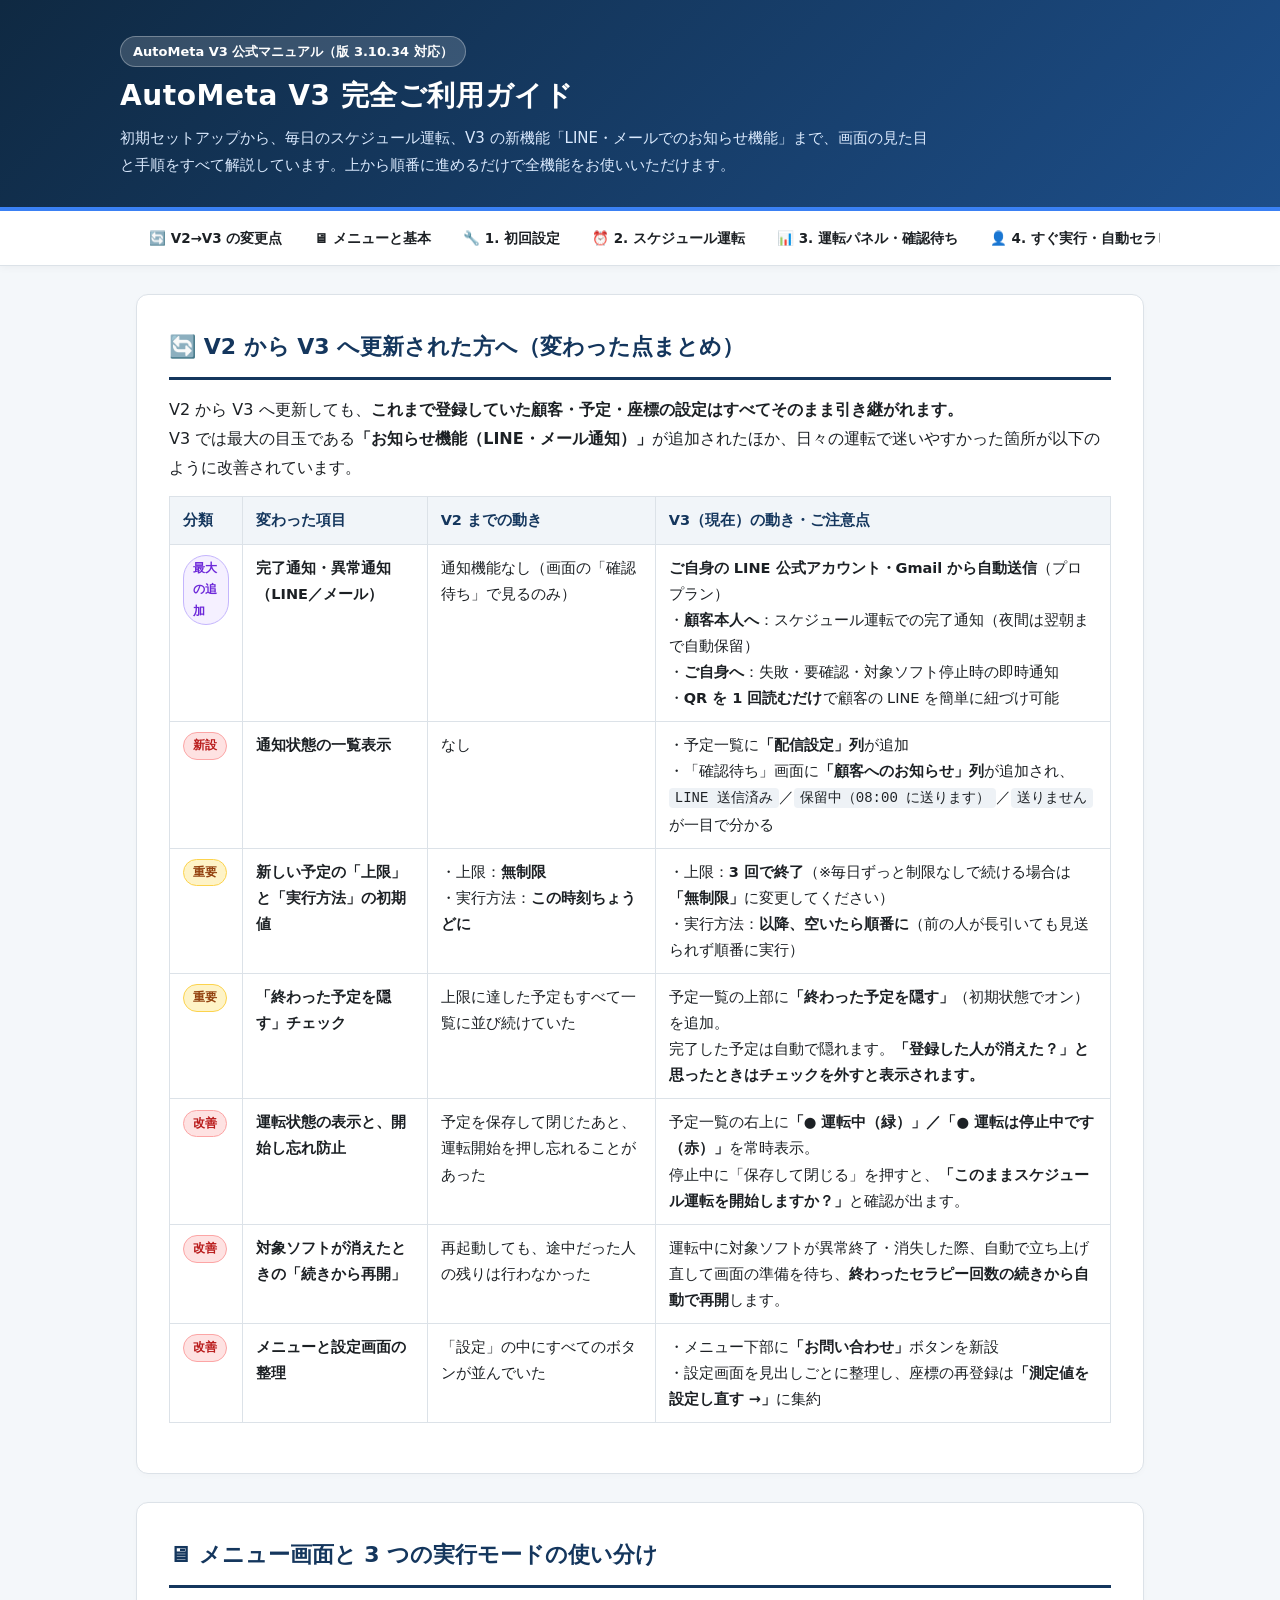
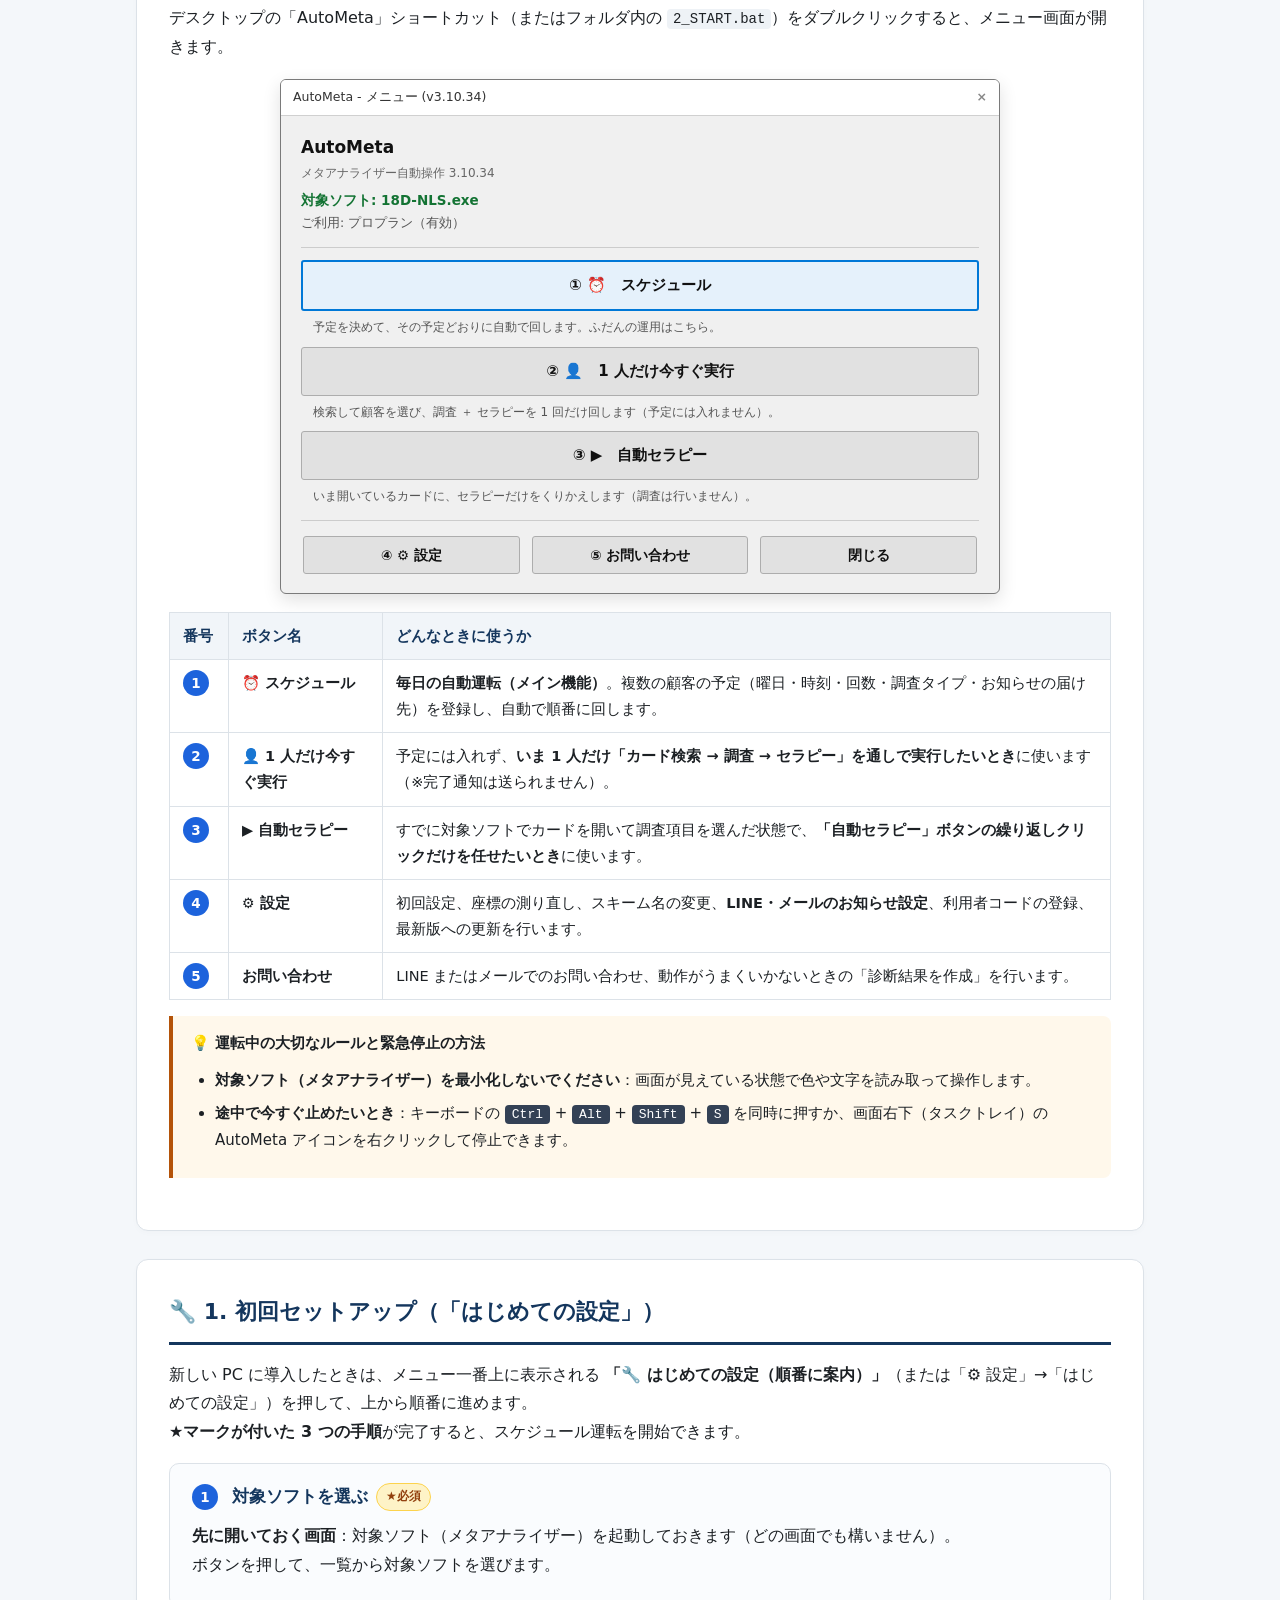
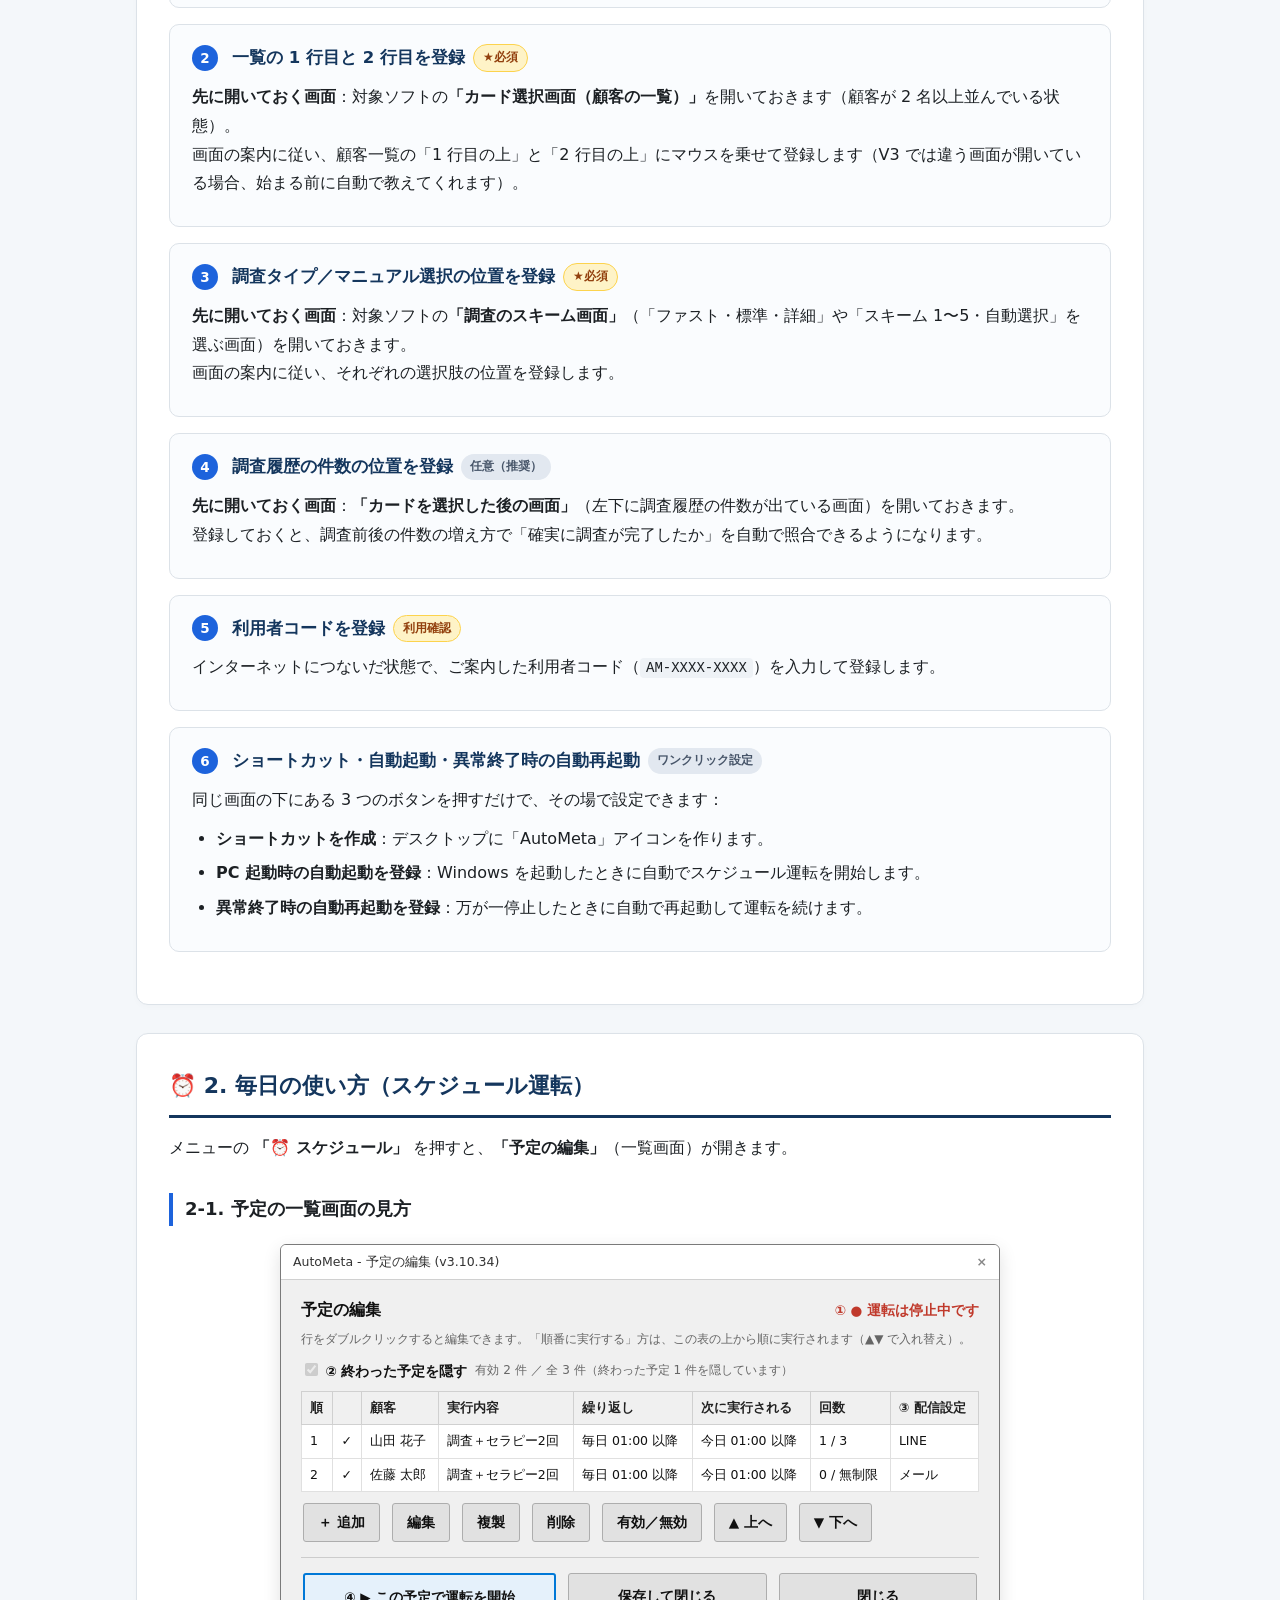
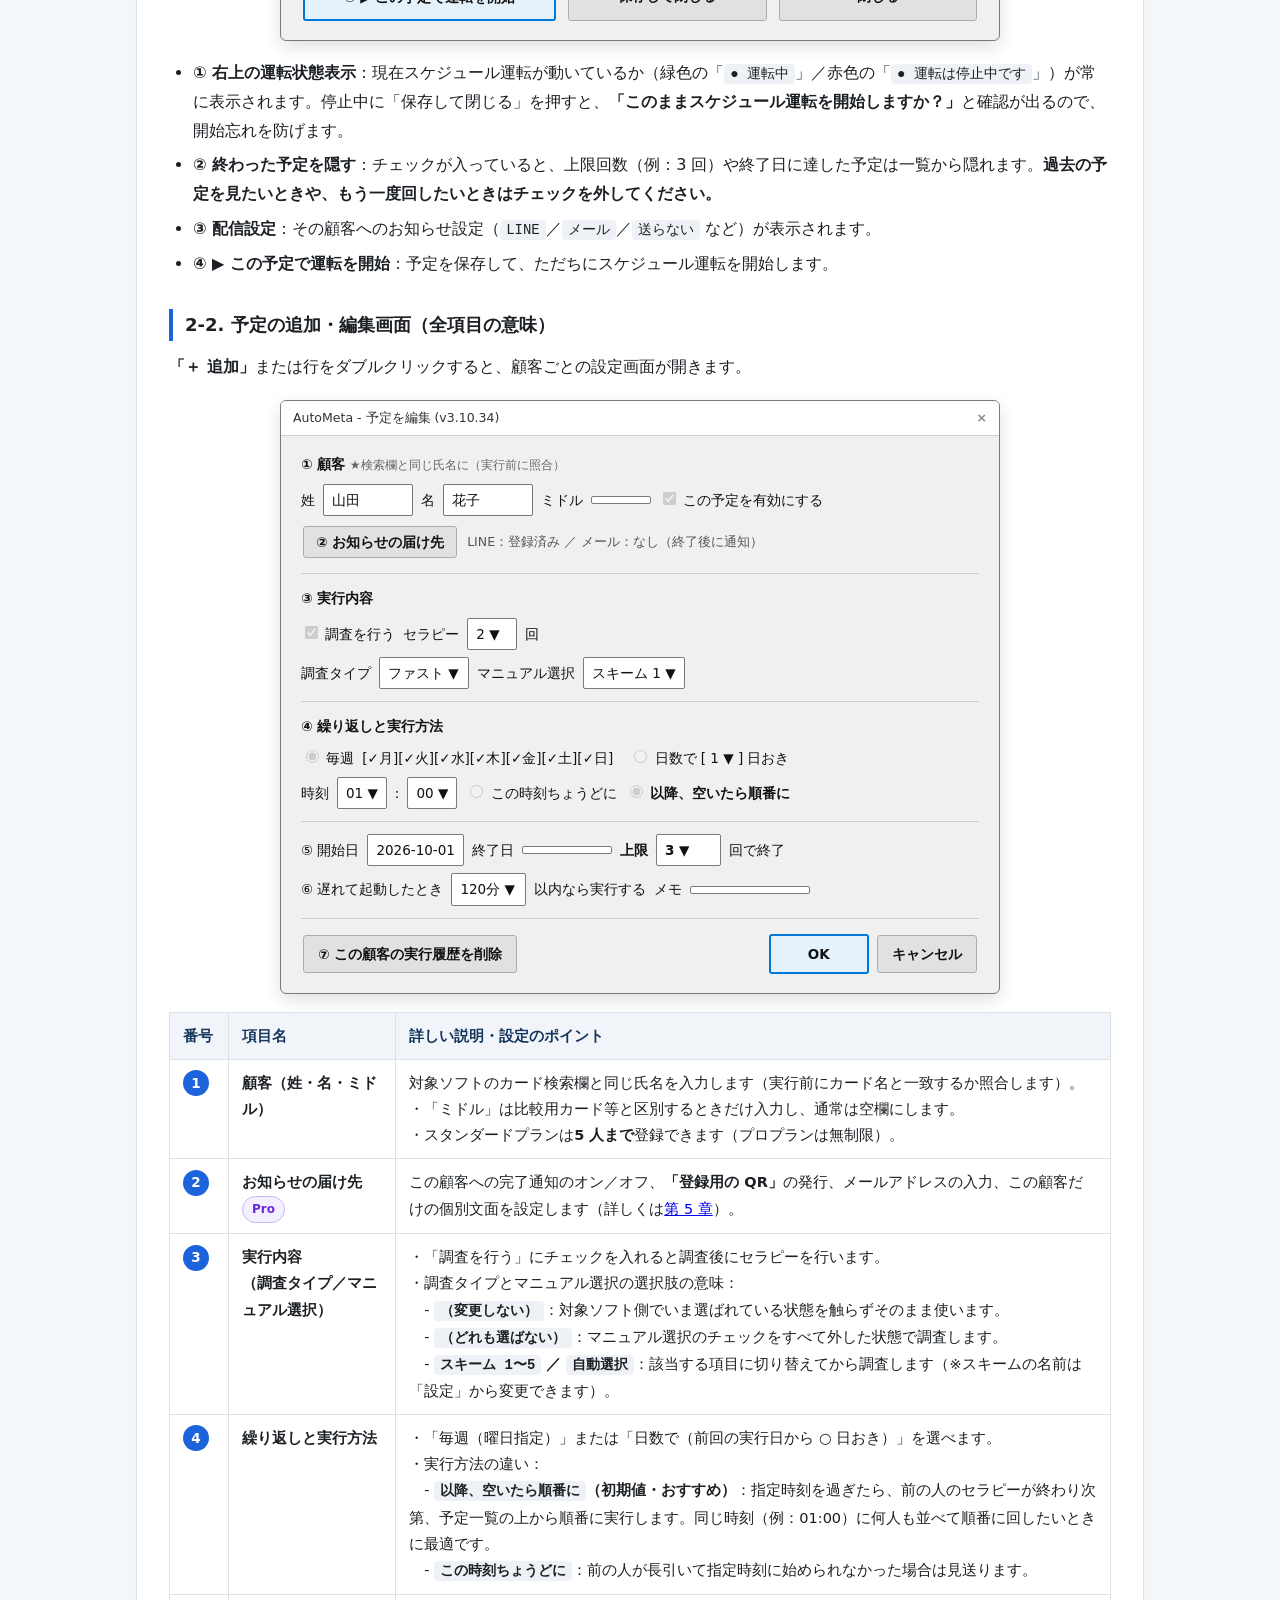
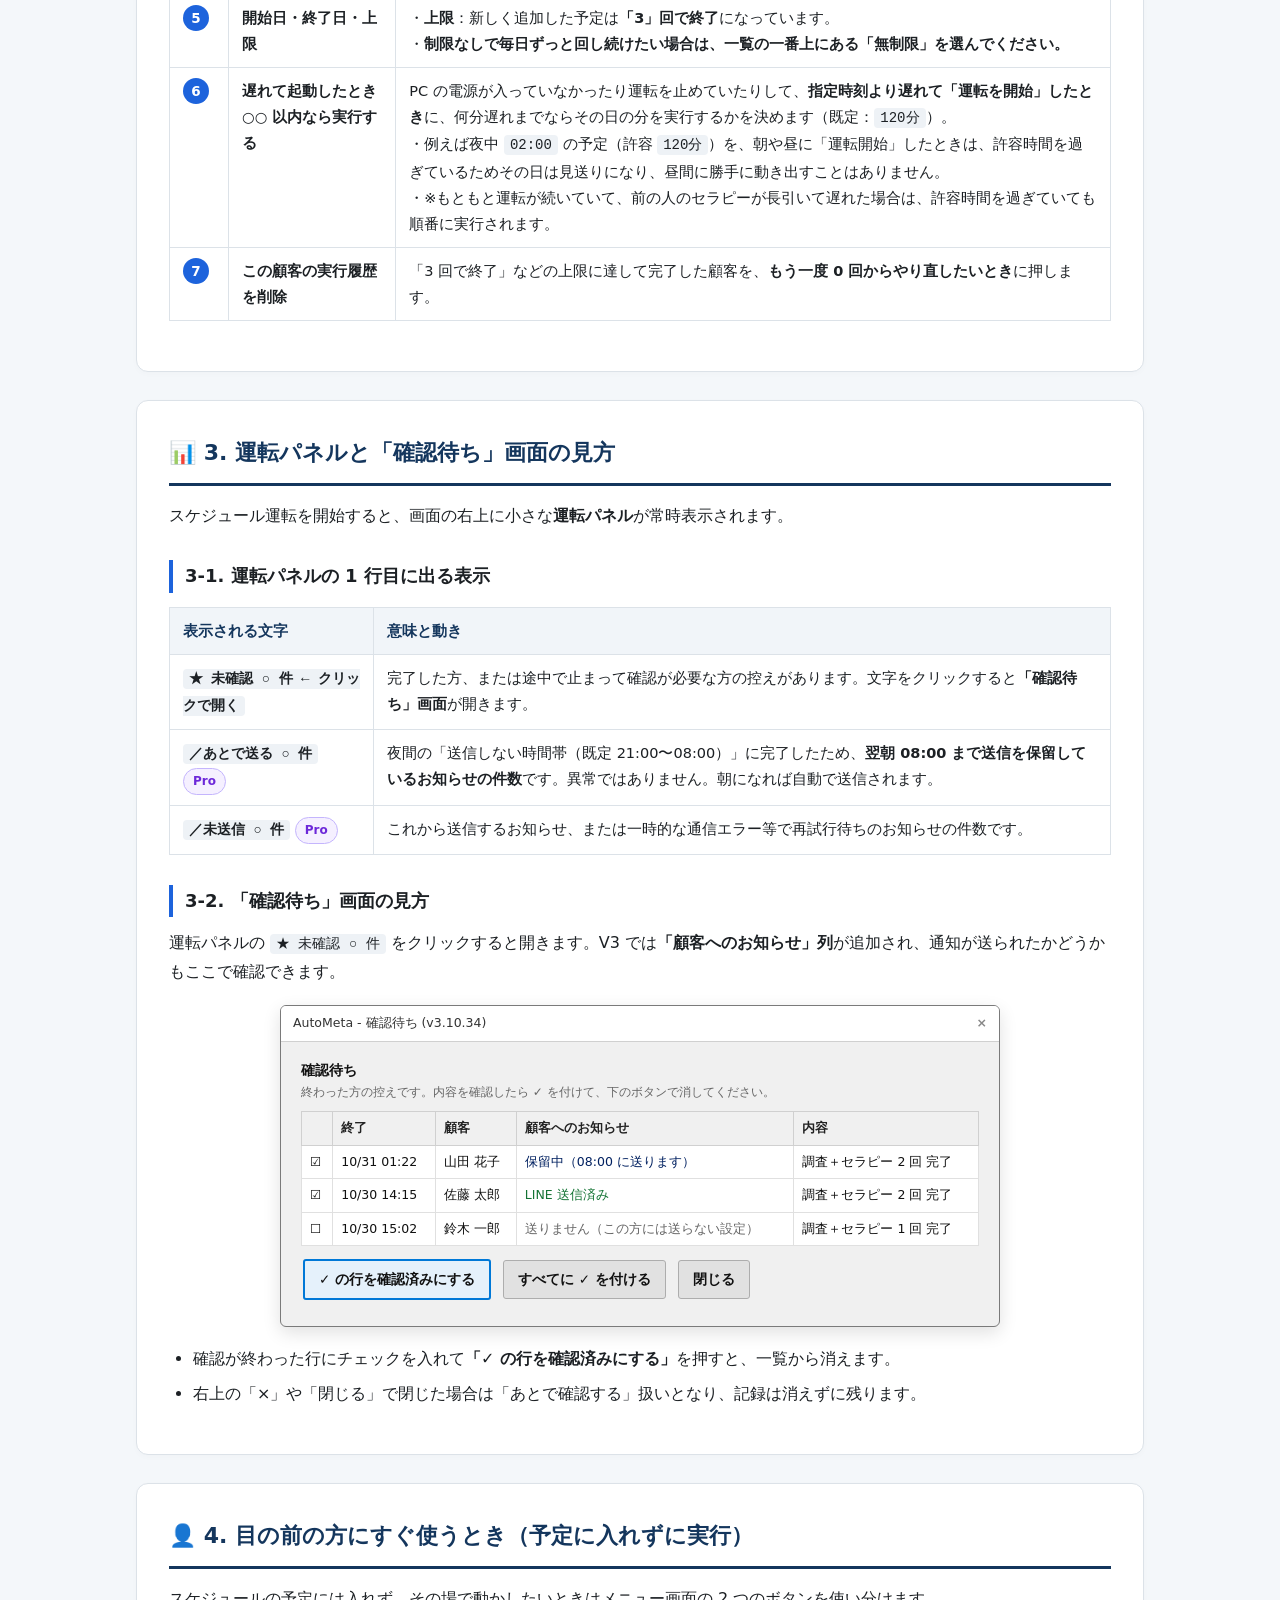
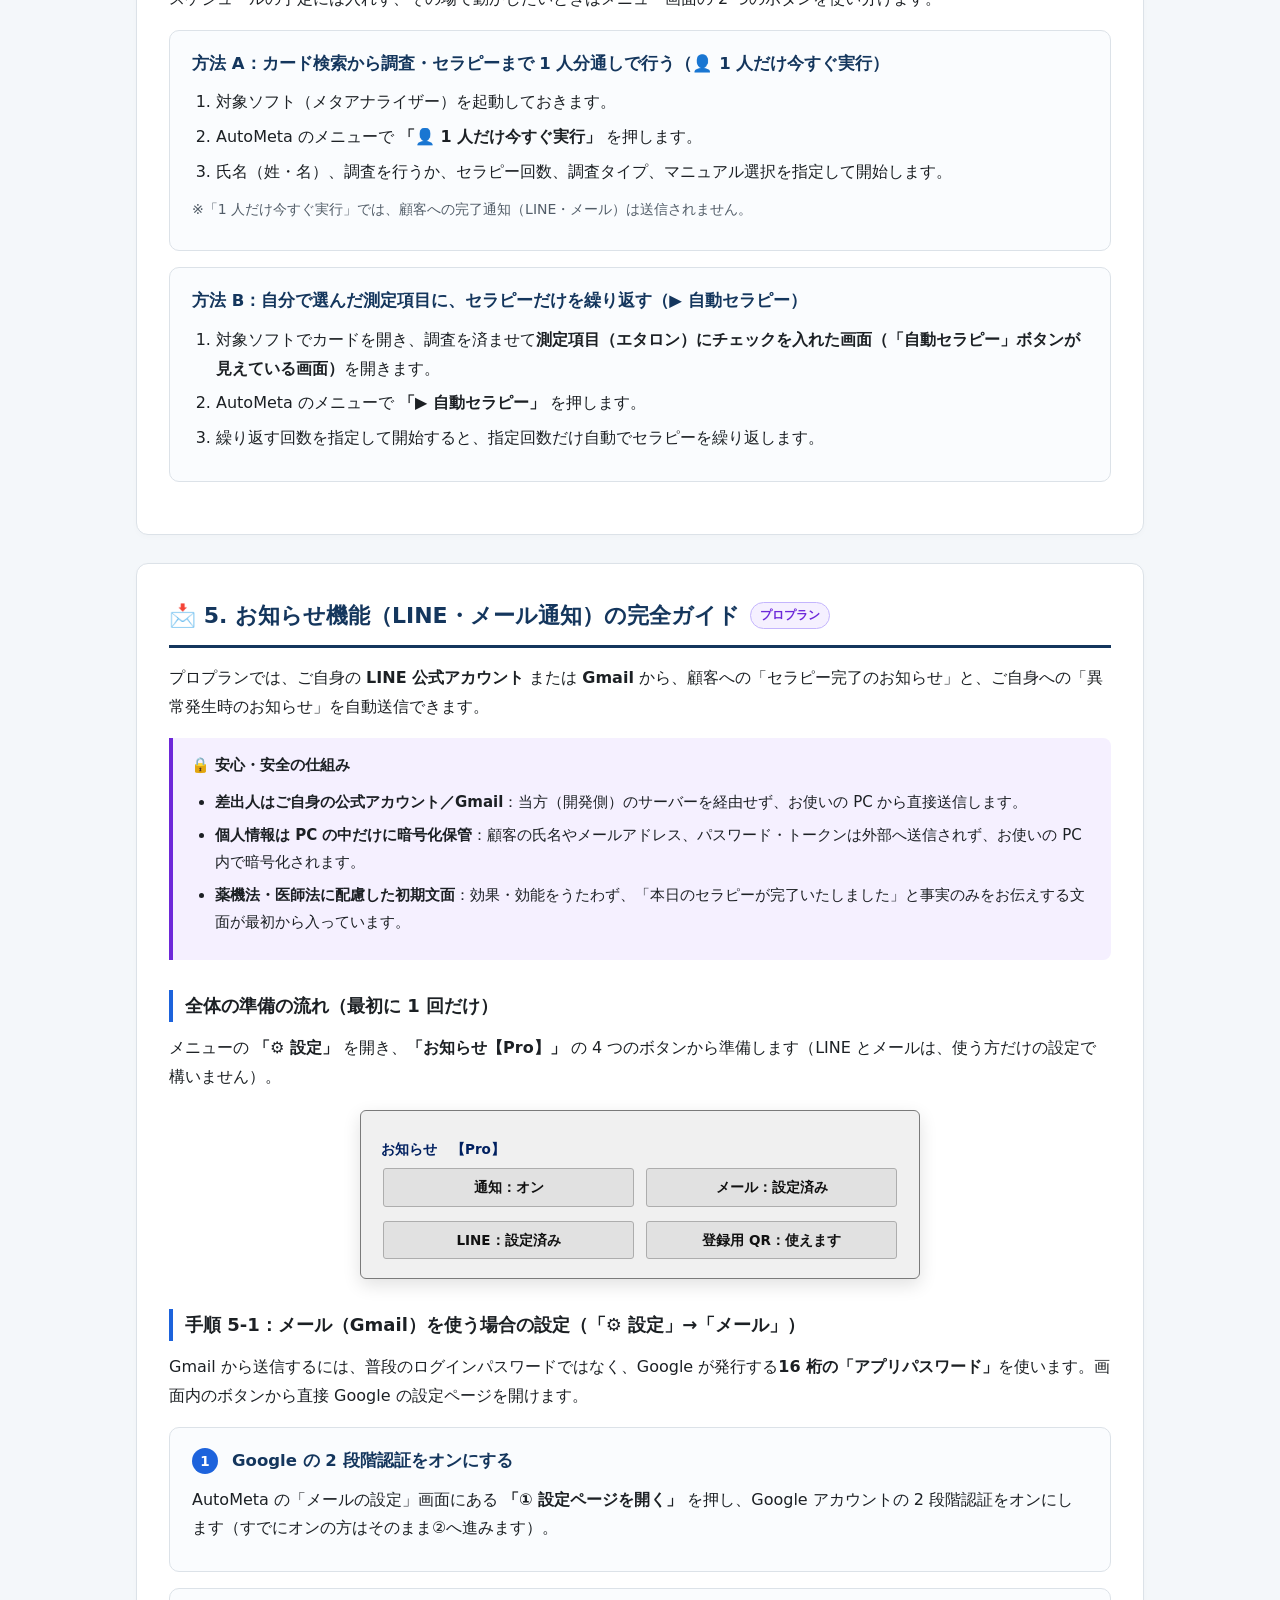
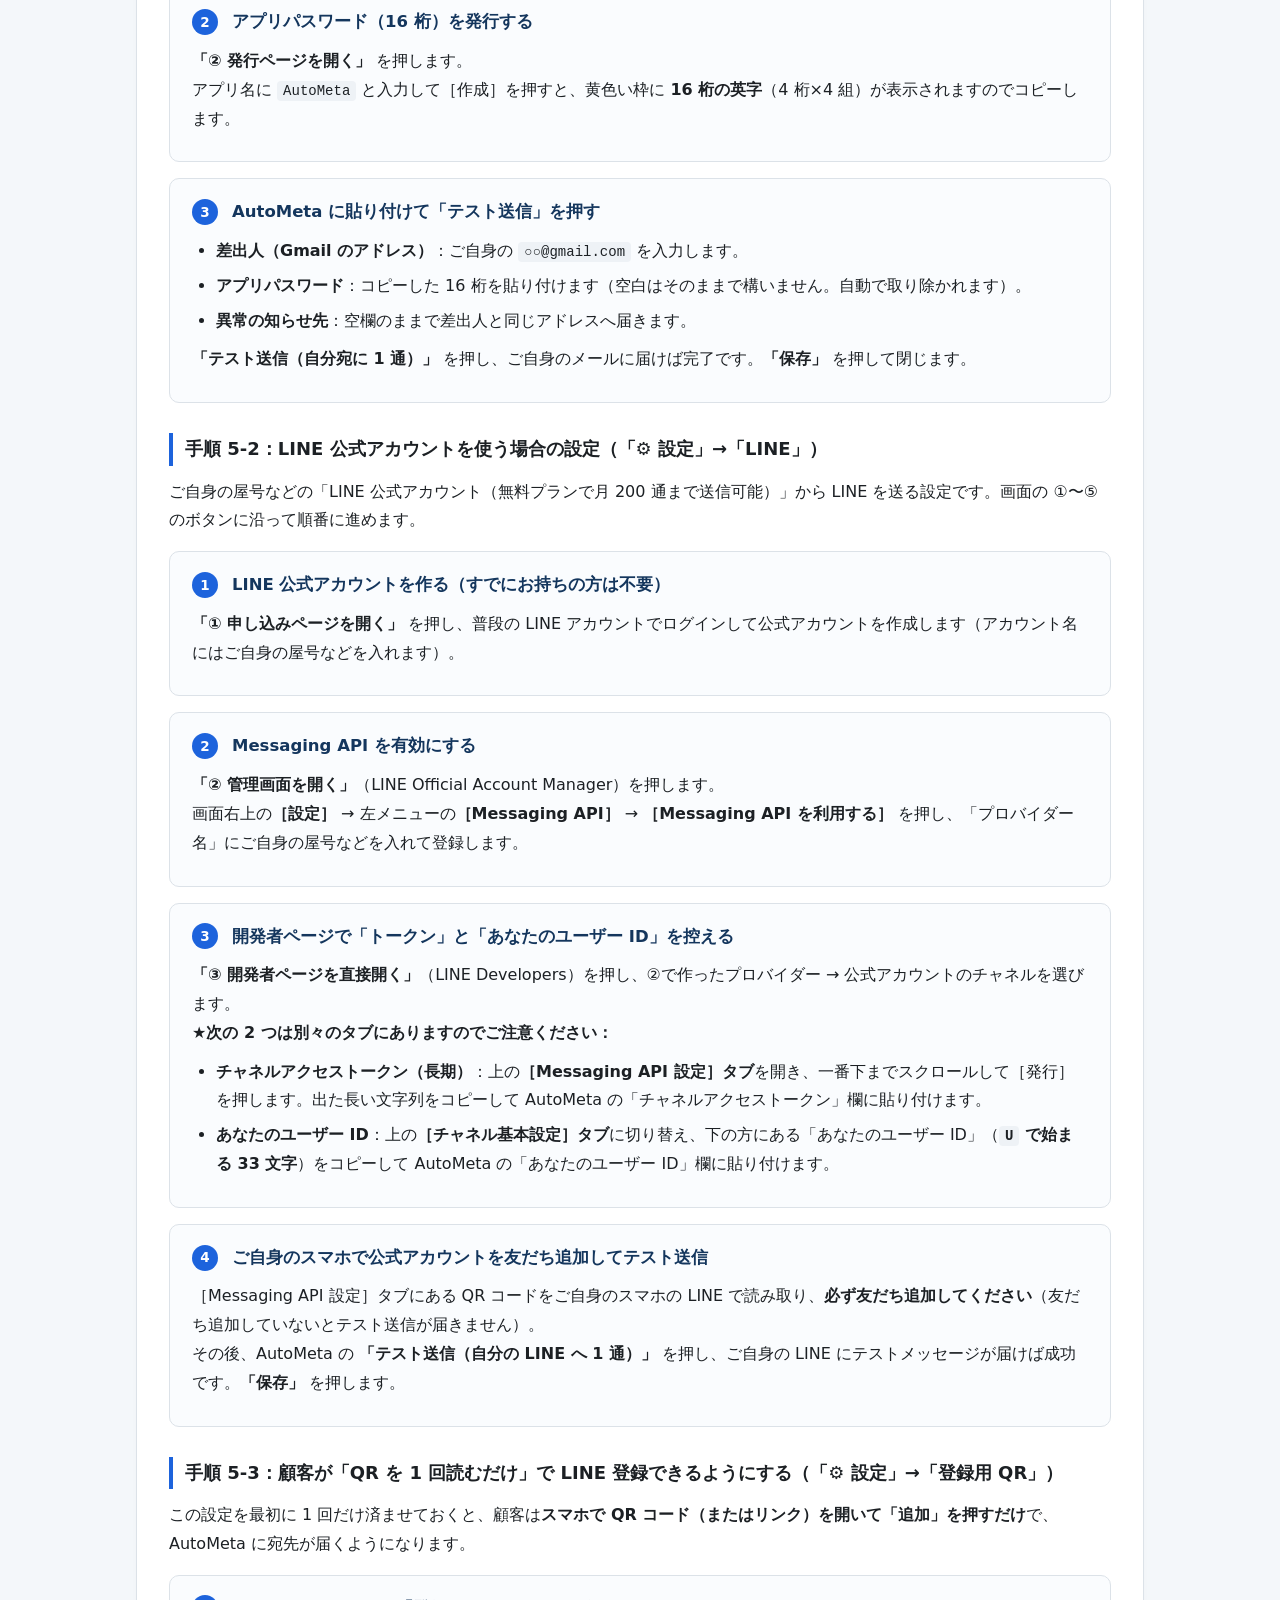
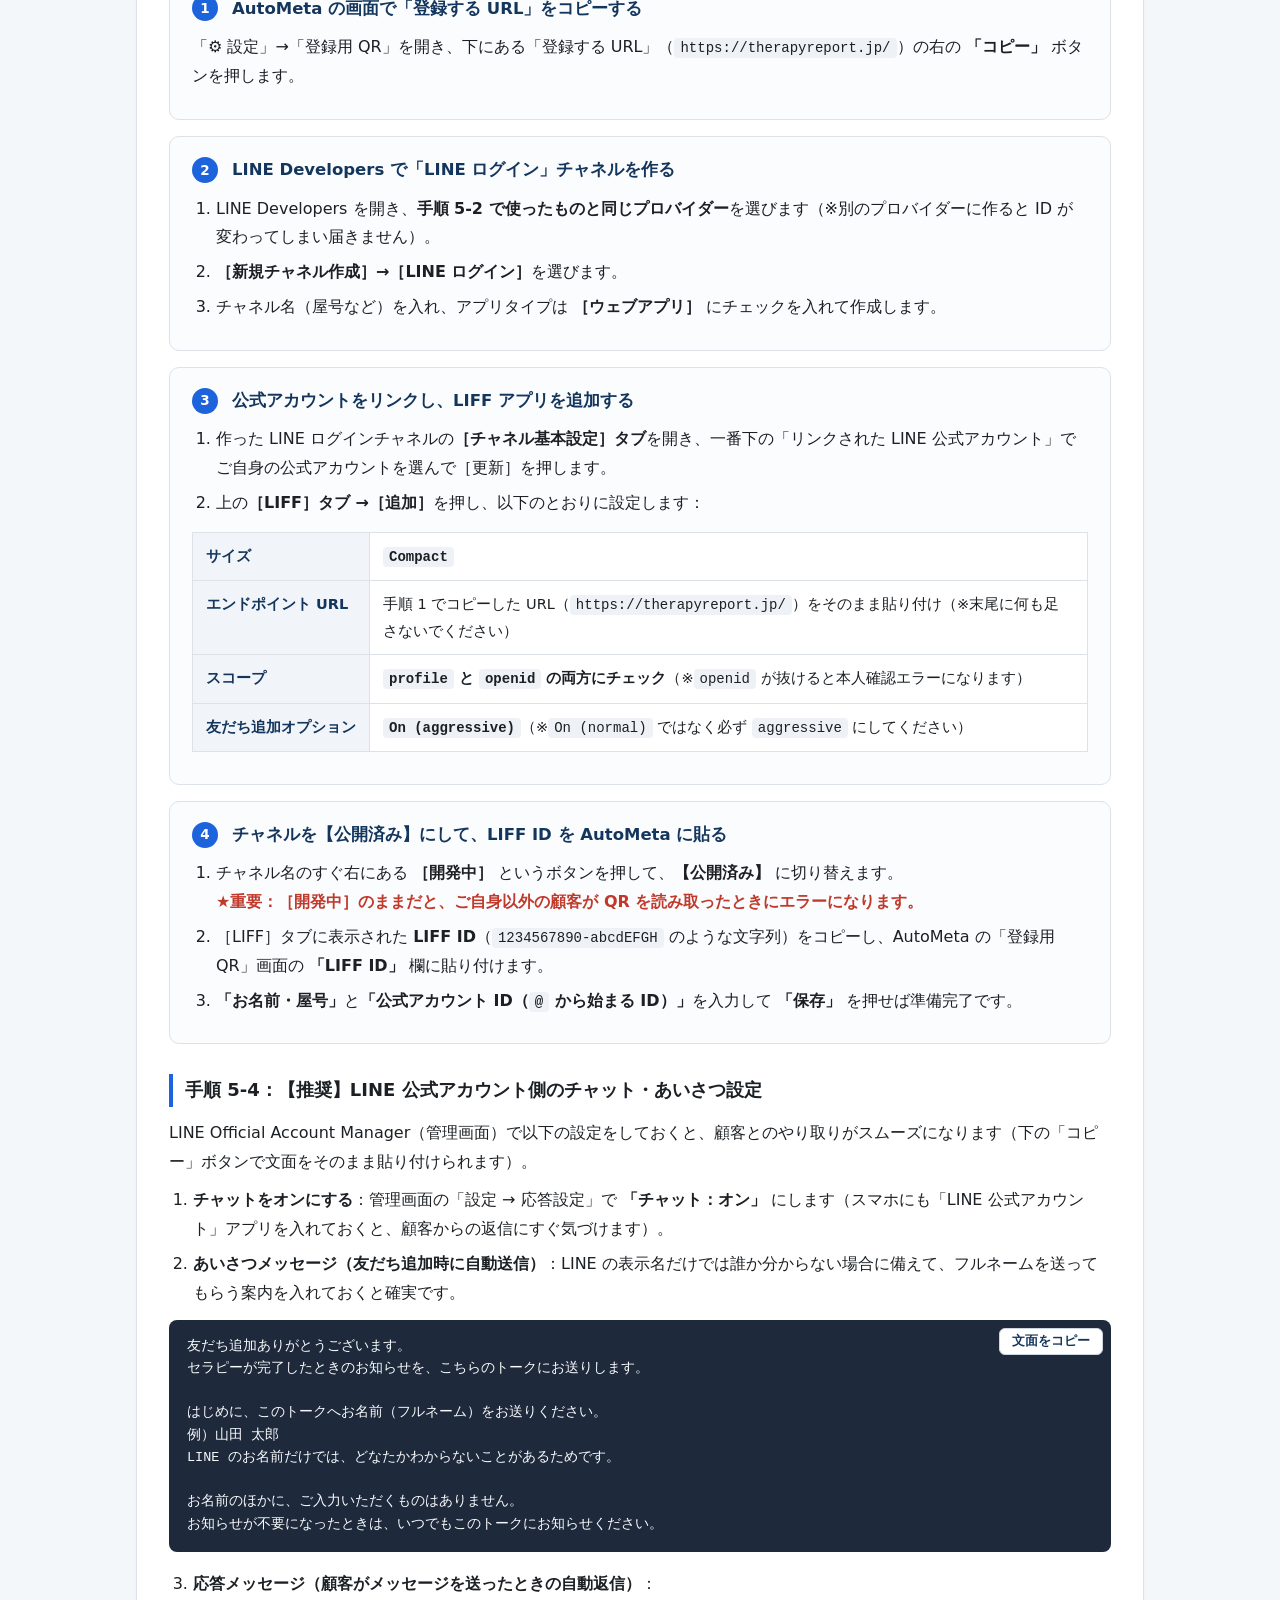
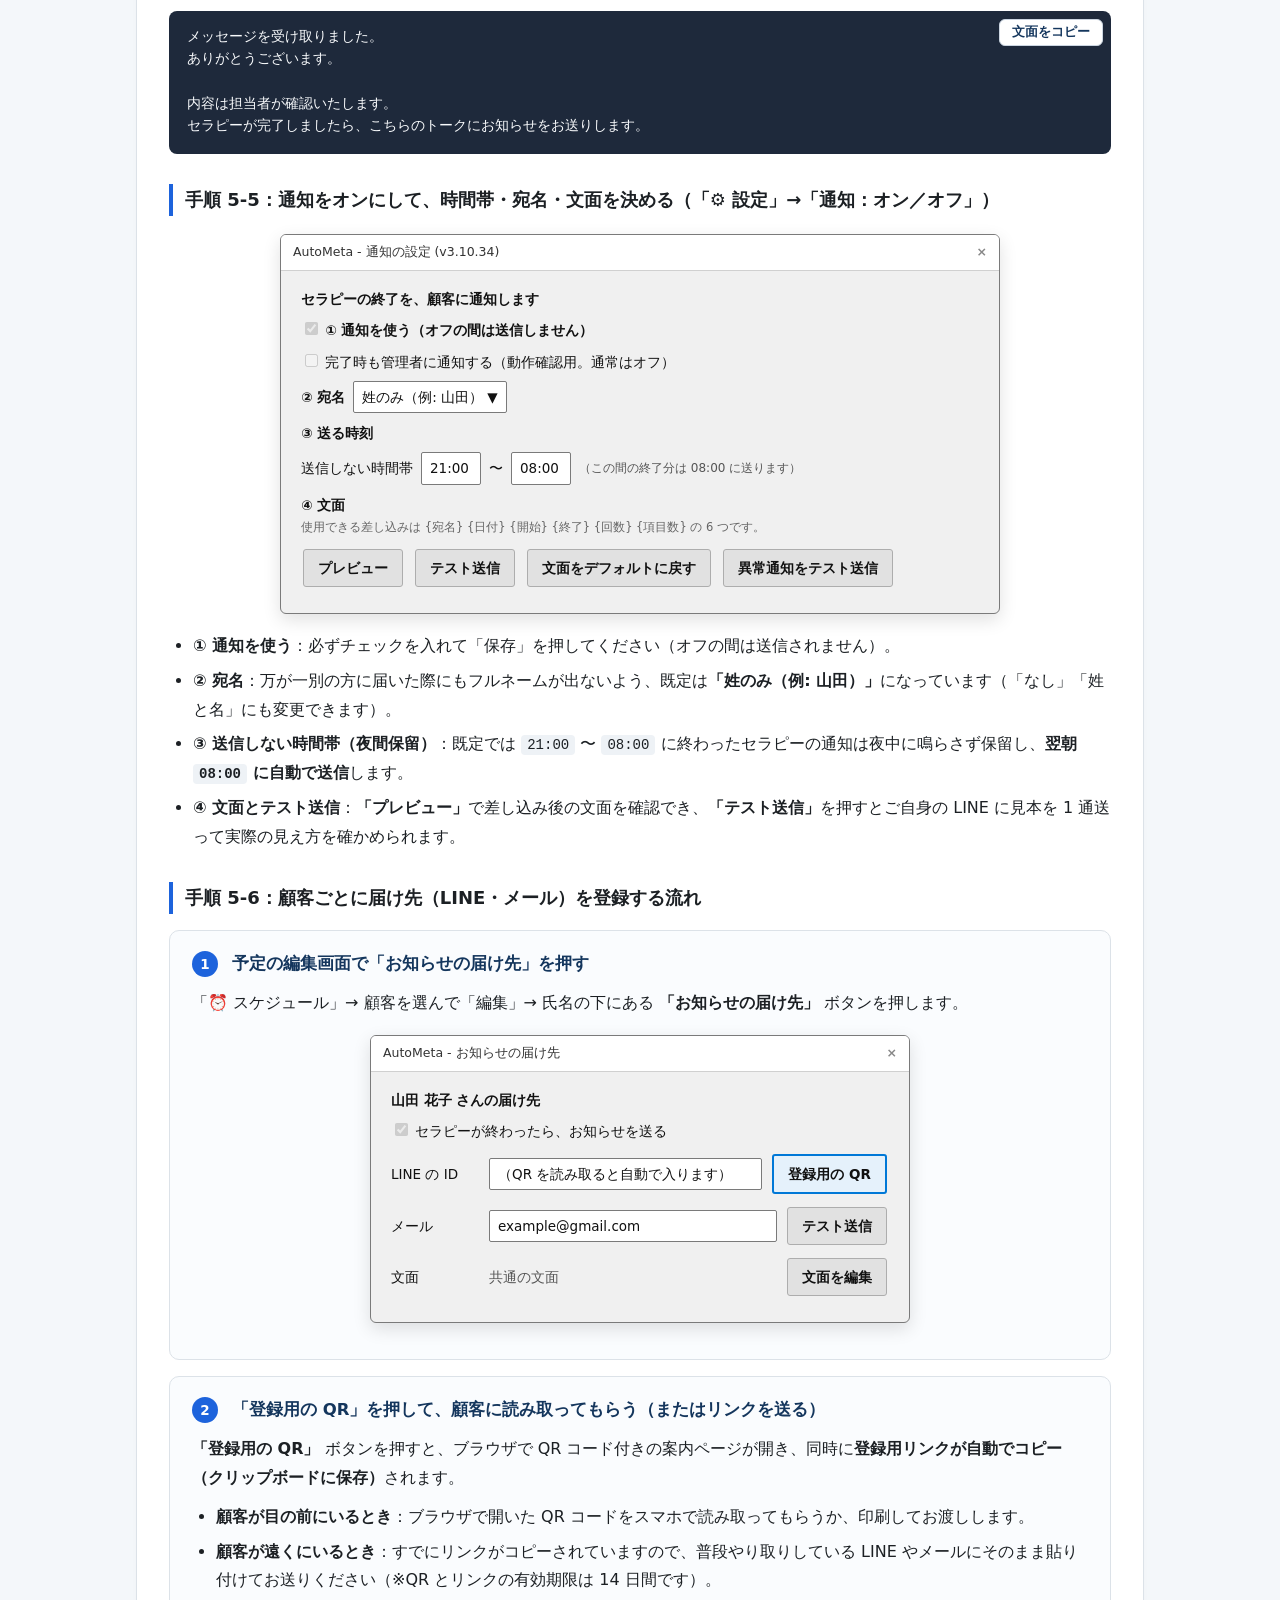
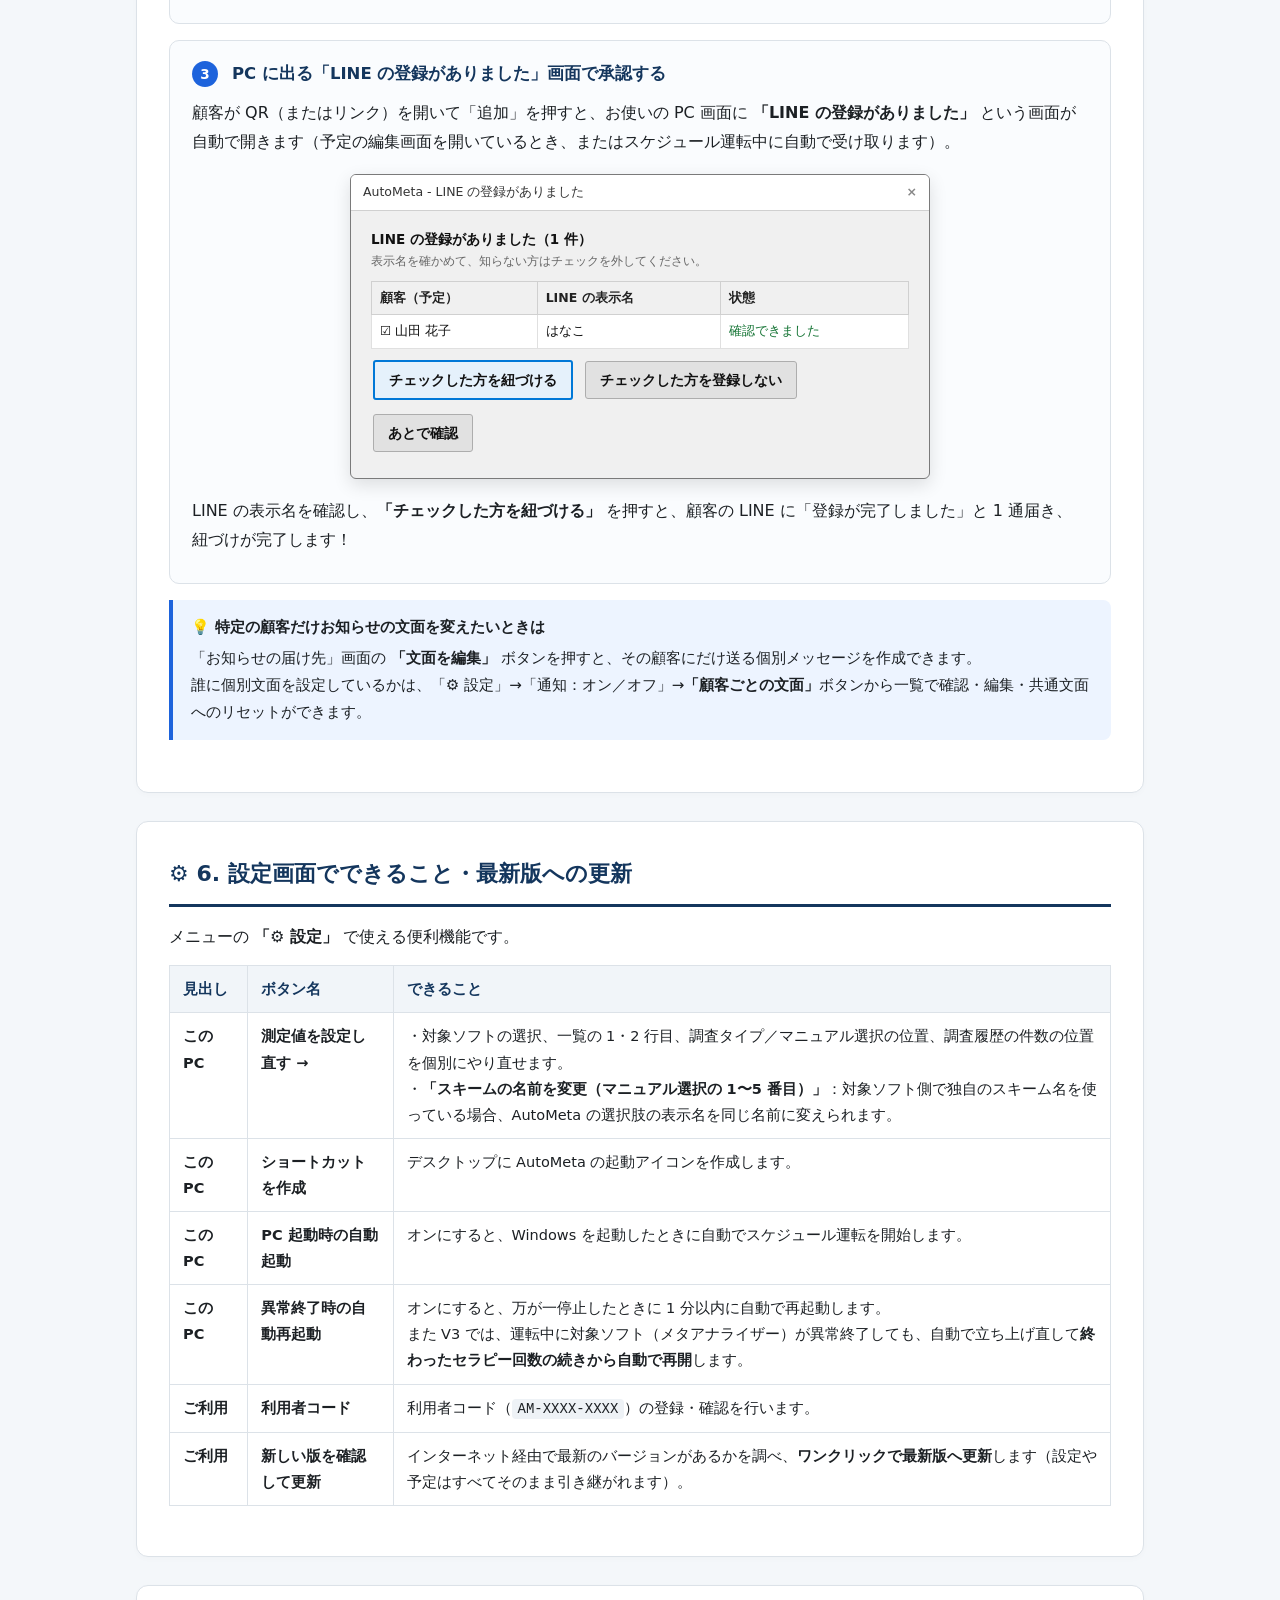
==== autometa-guide/index.html @ 51135e55 "feat: add AutoMeta V3 complete user guide page" ====
<!DOCTYPE html>
<html lang="ja">
<head>
<meta charset="utf-8">
<meta name="viewport" content="width=device-width, initial-scale=1">
<title>AutoMeta V3 完全ご利用ガイド｜初期設定・毎日の使い方・お知らせ機能（LINE／メール）</title>
<style>
  :root {
    --ink: #1c2024;
    --sub: #525d68;
    --line: #dce2e8;
    --bg: #f4f7fa;
    --card: #ffffff;
    --navy: #14365d;
    --accent: #1d63dc;
    --accent-soft: #edf4ff;
    --ok: #137333;
    --ok-soft: #eefaf1;
    --warn: #b45309;
    --warn-soft: #fff8eb;
    --ng: #c0392b;
    --ng-soft: #fdf0ee;
    --pro: #6d28d9;
    --pro-soft: #f5f0ff;
    --win-bg: #f0f0f0;
    --win-border: #888;
  }
  * { box-sizing: border-box; }
  html { scroll-behavior: smooth; }
  body {
    margin: 0;
    padding: 0;
    background: var(--bg);
    color: var(--ink);
    font-family: "Meiryo UI", "Hiragino Sans", "Yu Gothic UI", system-ui, sans-serif;
    line-height: 1.8;
    font-size: 16px;
  }

  /* Header & Hero */
  .hero {
    background: linear-gradient(135deg, #0f2942 0%, #1d4e89 100%);
    color: #fff;
    padding: 36px 20px 28px;
    border-bottom: 4px solid #3b82f6;
  }
  .hero-inner {
    max-width: 1040px;
    margin: 0 auto;
  }
  .hero-badge {
    display: inline-block;
    background: rgba(255,255,255,0.16);
    border: 1px solid rgba(255,255,255,0.3);
    color: #fff;
    font-size: 13px;
    font-weight: 700;
    padding: 3px 12px;
    border-radius: 999px;
    margin-bottom: 10px;
  }
  .hero h1 {
    margin: 0 0 10px;
    font-size: 28px;
    letter-spacing: 0.02em;
    line-height: 1.35;
  }
  .hero p {
    margin: 0;
    color: #dbeafe;
    font-size: 15px;
    max-width: 820px;
  }

  /* Sticky Top Navigation */
  .topnav {
    position: sticky;
    top: 0;
    z-index: 100;
    background: rgba(255,255,255,0.97);
    backdrop-filter: blur(8px);
    border-bottom: 1px solid var(--line);
    box-shadow: 0 2px 8px rgba(0,0,0,0.04);
  }
  .topnav-inner {
    max-width: 1040px;
    margin: 0 auto;
    padding: 8px 16px;
    display: flex;
    gap: 6px;
    overflow-x: auto;
    white-space: nowrap;
  }
  .topnav a {
    display: inline-block;
    text-decoration: none;
    color: var(--ink);
    font-size: 13.5px;
    font-weight: 700;
    padding: 6px 12px;
    border-radius: 6px;
    border: 1px solid transparent;
    transition: all 0.15s;
  }
  .topnav a:hover {
    background: var(--accent-soft);
    color: var(--accent);
    border-color: #bfd6ff;
  }
  .topnav a.nav-pro {
    background: var(--pro-soft);
    color: var(--pro);
    border-color: #ddd6fe;
  }

  /* Layout */
  .container {
    max-width: 1040px;
    margin: 28px auto 80px;
    padding: 0 16px;
  }
  .section-card {
    background: var(--card);
    border: 1px solid var(--line);
    border-radius: 12px;
    padding: 32px 32px 36px;
    margin-bottom: 28px;
    box-shadow: 0 2px 6px rgba(0,0,0,0.02);
  }
  @media (max-width: 680px) {
    .section-card { padding: 22px 16px 26px; }
    .hero h1 { font-size: 22px; }
  }

  h2 {
    margin: 0 0 16px;
    padding-bottom: 10px;
    border-bottom: 3px solid var(--navy);
    font-size: 22px;
    color: var(--navy);
    display: flex;
    align-items: center;
    gap: 10px;
    flex-wrap: wrap;
  }
  h3 {
    margin: 30px 0 12px;
    font-size: 18px;
    color: var(--ink);
    padding-left: 12px;
    border-left: 4px solid var(--accent);
  }
  h4 {
    margin: 20px 0 8px;
    font-size: 16px;
    color: var(--navy);
  }
  p { margin: 10px 0; }
  ul, ol { margin: 10px 0; padding-left: 24px; }
  li { margin: 6px 0; }

  /* Badges */
  .badge {
    display: inline-block;
    font-size: 12px;
    font-weight: 700;
    padding: 2px 9px;
    border-radius: 999px;
    vertical-align: middle;
  }
  .badge-pro { background: var(--pro-soft); color: var(--pro); border: 1px solid #c4b5fd; }
  .badge-new { background: #fee2e2; color: #b91c1c; border: 1px solid #fca5a5; }
  .badge-req { background: #fef3c7; color: #92400e; border: 1px solid #fcd34d; }
  .badge-opt { background: #e2e8f0; color: #475569; }

  .num-circle {
    display: inline-flex;
    align-items: center;
    justify-content: center;
    width: 26px;
    height: 26px;
    border-radius: 50%;
    background: var(--accent);
    color: #fff;
    font-weight: 700;
    font-size: 13.5px;
    margin-right: 6px;
    flex-shrink: 0;
  }

  /* Callout Boxes */
  .box {
    border-left: 4px solid;
    padding: 14px 18px;
    margin: 16px 0;
    border-radius: 0 8px 8px 0;
    font-size: 15px;
  }
  .box-title {
    font-weight: 700;
    display: block;
    margin-bottom: 4px;
  }
  .box-info { border-color: var(--accent); background: var(--accent-soft); }
  .box-ok   { border-color: var(--ok); background: var(--ok-soft); }
  .box-warn { border-color: var(--warn); background: var(--warn-soft); }
  .box-ng   { border-color: var(--ng); background: var(--ng-soft); }
  .box-pro  { border-color: var(--pro); background: var(--pro-soft); }

  /* Tables */
  .table-wrap { overflow-x: auto; margin: 14px 0; }
  table {
    border-collapse: collapse;
    width: 100%;
    font-size: 14.5px;
    background: #fff;
  }
  th, td {
    border: 1px solid var(--line);
    padding: 10px 13px;
    text-align: left;
    vertical-align: top;
  }
  th {
    background: #f1f5f9;
    color: var(--navy);
    font-weight: 700;
    white-space: nowrap;
  }

  /* Windows GUI Mockup Styles (Exact visual replica of AutoMeta windows) */
  .win-mock {
    background: var(--win-bg);
    border: 1px solid #7a7a7a;
    border-radius: 6px;
    box-shadow: 0 6px 18px rgba(0,0,0,0.12);
    max-width: 720px;
    margin: 18px auto;
    overflow: hidden;
    font-size: 13.5px;
    color: #111;
  }
  .win-titlebar {
    background: #ffffff;
    border-bottom: 1px solid #d0d0d0;
    padding: 6px 12px;
    font-size: 12.5px;
    color: #333;
    display: flex;
    justify-content: space-between;
    align-items: center;
  }
  .win-close { color: #888; font-weight: bold; }
  .win-body { padding: 16px 20px; }
  .win-hr { border: 0; border-top: 1px solid #ccc; margin: 12px 0; }
  .win-btn {
    display: inline-block;
    background: #e1e1e1;
    border: 1px solid #adadad;
    border-radius: 3px;
    padding: 6px 14px;
    font-weight: 600;
    color: #111;
    text-align: center;
    margin: 3px 2px;
  }
  .win-btn-primary {
    border: 2px solid #0078d7;
    background: #e5f1fb;
  }
  .win-btn-block {
    display: block;
    width: 100%;
    padding: 10px 14px;
    font-size: 15px;
    font-weight: 700;
    margin: 6px 0;
  }
  .win-input {
    display: inline-block;
    background: #fff;
    border: 1px solid #7a7a7a;
    padding: 3px 8px;
    border-radius: 2px;
    min-width: 90px;
  }
  .win-row {
    display: flex;
    align-items: center;
    gap: 8px;
    flex-wrap: wrap;
    margin: 7px 0;
  }
  .win-section-label {
    color: #002060;
    font-weight: 700;
    margin: 10px 0 4px;
    font-size: 13.5px;
  }
  .win-table {
    width: 100%;
    background: #fff;
    border: 1px solid #a0a0a0;
    font-size: 12.5px;
    margin: 8px 0;
  }
  .win-table th {
    background: #f0f0f0;
    color: #222;
    padding: 5px 8px;
    border: 1px solid #d0d0d0;
  }
  .win-table td {
    padding: 5px 8px;
    border: 1px solid #e0e0e0;
  }

  /* Step Cards */
  .step-box {
    border: 1px solid var(--line);
    border-radius: 10px;
    padding: 18px 22px;
    margin: 16px 0;
    background: #fafcfe;
  }
  .step-box h4 {
    margin-top: 0;
    display: flex;
    align-items: center;
    gap: 8px;
    font-size: 16.5px;
  }

  /* Copyable Code / Template Block */
  .copy-wrap {
    position: relative;
    margin: 12px 0 18px;
  }
  .copy-btn {
    position: absolute;
    top: 8px;
    right: 8px;
    background: #fff;
    color: var(--navy);
    border: 1px solid #cbd5e1;
    border-radius: 6px;
    padding: 4px 12px;
    font-size: 12.5px;
    font-weight: 700;
    cursor: pointer;
  }
  .copy-btn:hover { background: var(--accent-soft); color: var(--accent); }
  pre.tpl {
    background: #1e293b;
    color: #f8fafc;
    padding: 16px 18px;
    border-radius: 8px;
    overflow-x: auto;
    font-family: "Meiryo UI", Consolas, monospace;
    font-size: 13.5px;
    line-height: 1.65;
    margin: 0;
    white-space: pre-wrap;
  }

  /* FAQ Accordion */
  details.faq {
    border: 1px solid var(--line);
    border-radius: 8px;
    margin: 10px 0;
    background: #fff;
    overflow: hidden;
  }
  details.faq summary {
    padding: 13px 18px;
    font-weight: 700;
    cursor: pointer;
    background: #f8fafc;
    list-style: none;
    display: flex;
    justify-content: space-between;
    align-items: center;
  }
  details.faq summary::-webkit-details-marker { display: none; }
  details.faq summary::after {
    content: "＋";
    font-weight: 700;
    color: var(--accent);
    font-size: 18px;
  }
  details.faq[open] summary::after { content: "－"; }
  details.faq .faq-body {
    padding: 14px 18px;
    border-top: 1px solid var(--line);
    font-size: 15px;
  }

  code {
    background: #eef2f6;
    padding: 2px 6px;
    border-radius: 4px;
    font-family: Consolas, monospace;
    font-size: 14px;
  }
  kbd {
    background: #334155;
    color: #fff;
    padding: 2px 7px;
    border-radius: 4px;
    font-size: 13px;
    font-family: Consolas, monospace;
  }

  footer {
    text-align: center;
    color: var(--sub);
    font-size: 13.5px;
    padding: 24px 16px 48px;
  }
  @media print {
    .topnav, .copy-btn { display: none; }
    body { background: #fff; }
    .section-card { box-shadow: none; border: 1px solid #ccc; page-break-inside: avoid; }
  }
</style>
</head>
<body>

<!-- Hero -->
<header class="hero">
  <div class="hero-inner">
    <span class="hero-badge">AutoMeta V3 公式マニュアル（版 3.10.34 対応）</span>
    <h1>AutoMeta V3 完全ご利用ガイド</h1>
    <p>初期セットアップから、毎日のスケジュール運転、V3 の新機能「LINE・メールでのお知らせ機能」まで、画面の見た目と手順をすべて解説しています。上から順番に進めるだけで全機能をお使いいただけます。</p>
  </div>
</header>

<!-- Sticky Navigation -->
<nav class="topnav" aria-label="目次">
  <div class="topnav-inner">
    <a href="#v2-to-v3">🔄 V2→V3 の変更点</a>
    <a href="#overview">🖥 メニューと基本</a>
    <a href="#setup">🔧 1. 初回設定</a>
    <a href="#schedule">⏰ 2. スケジュール運転</a>
    <a href="#panel">📊 3. 運転パネル・確認待ち</a>
    <a href="#immediate">👤 4. すぐ実行・自動セラピー</a>
    <a href="#notify" class="nav-pro">📩 5. お知らせ機能【Pro】</a>
    <a href="#settings">⚙ 6. 便利な設定・更新</a>
    <a href="#faq">❓ 7. よくある質問（Q&A）</a>
  </div>
</nav>

<main class="container">

  <!-- ===================================================================== -->
  <!-- SECTION 0: V2 -> V3 で変わったこと                                     -->
  <!-- ===================================================================== -->
  <section id="v2-to-v3" class="section-card">
    <h2>🔄 V2 から V3 へ更新された方へ（変わった点まとめ）</h2>
    <p>V2 から V3 へ更新しても、<strong>これまで登録していた顧客・予定・座標の設定はすべてそのまま引き継がれます。</strong><br>
    V3 では最大の目玉である<strong>「お知らせ機能（LINE・メール通知）」</strong>が追加されたほか、日々の運転で迷いやすかった箇所が以下のように改善されています。</p>

    <div class="table-wrap">
      <table>
        <thead>
          <tr>
            <th>分類</th>
            <th>変わった項目</th>
            <th>V2 までの動き</th>
            <th>V3（現在）の動き・ご注意点</th>
          </tr>
        </thead>
        <tbody>
          <tr>
            <td><span class="badge badge-pro">最大の追加</span></td>
            <td><strong>完了通知・異常通知（LINE／メール）</strong></td>
            <td>通知機能なし（画面の「確認待ち」で見るのみ）</td>
            <td><strong>ご自身の LINE 公式アカウント・Gmail から自動送信</strong>（プロプラン）<br>
              ・<strong>顧客本人へ</strong>：スケジュール運転での完了通知（夜間は翌朝まで自動保留）<br>
              ・<strong>ご自身へ</strong>：失敗・要確認・対象ソフト停止時の即時通知<br>
              ・<strong>QR を 1 回読むだけ</strong>で顧客の LINE を簡単に紐づけ可能</td>
          </tr>
          <tr>
            <td><span class="badge badge-new">新設</span></td>
            <td><strong>通知状態の一覧表示</strong></td>
            <td>なし</td>
            <td>・予定一覧に<strong>「配信設定」列</strong>が追加<br>
              ・「確認待ち」画面に<strong>「顧客へのお知らせ」列</strong>が追加され、<code>LINE 送信済み</code>／<code>保留中（08:00 に送ります）</code>／<code>送りません</code> が一目で分かる</td>
          </tr>
          <tr>
            <td><span class="badge badge-req">重要</span></td>
            <td><strong>新しい予定の「上限」と「実行方法」の初期値</strong></td>
            <td>・上限：<strong>無制限</strong><br>・実行方法：<strong>この時刻ちょうどに</strong></td>
            <td>・上限：<strong>3 回で終了</strong>（※毎日ずっと制限なしで続ける場合は<strong>「無制限」</strong>に変更してください）<br>
              ・実行方法：<strong>以降、空いたら順番に</strong>（前の人が長引いても見送られず順番に実行）</td>
          </tr>
          <tr>
            <td><span class="badge badge-req">重要</span></td>
            <td><strong>「終わった予定を隠す」チェック</strong></td>
            <td>上限に達した予定もすべて一覧に並び続けていた</td>
            <td>予定一覧の上部に<strong>「終わった予定を隠す」</strong>（初期状態でオン）を追加。<br>
              完了した予定は自動で隠れます。<strong>「登録した人が消えた？」と思ったときはチェックを外すと表示されます。</strong></td>
          </tr>
          <tr>
            <td><span class="badge badge-new">改善</span></td>
            <td><strong>運転状態の表示と、開始し忘れ防止</strong></td>
            <td>予定を保存して閉じたあと、運転開始を押し忘れることがあった</td>
            <td>予定一覧の右上に<strong>「● 運転中（緑）」／「● 運転は停止中です（赤）」</strong>を常時表示。<br>
              停止中に「保存して閉じる」を押すと、<strong>「このままスケジュール運転を開始しますか？」</strong>と確認が出ます。</td>
          </tr>
          <tr>
            <td><span class="badge badge-new">改善</span></td>
            <td><strong>対象ソフトが消えたときの「続きから再開」</strong></td>
            <td>再起動しても、途中だった人の残りは行わなかった</td>
            <td>運転中に対象ソフトが異常終了・消失した際、自動で立ち上げ直して画面の準備を待ち、<strong>終わったセラピー回数の続きから自動で再開</strong>します。</td>
          </tr>
          <tr>
            <td><span class="badge badge-new">改善</span></td>
            <td><strong>メニューと設定画面の整理</strong></td>
            <td>「設定」の中にすべてのボタンが並んでいた</td>
            <td>・メニュー下部に<strong>「お問い合わせ」</strong>ボタンを新設<br>
              ・設定画面を見出しごとに整理し、座標の再登録は<strong>「測定値を設定し直す →」</strong>に集約</td>
          </tr>
        </tbody>
      </table>
    </div>
  </section>

  <!-- ===================================================================== -->
  <!-- SECTION 1: メニュー画面と基本ルール                                    -->
  <!-- ===================================================================== -->
  <section id="overview" class="section-card">
    <h2>🖥 メニュー画面と 3 つの実行モードの使い分け</h2>
    <p>デスクトップの「AutoMeta」ショートカット（またはフォルダ内の <code>2_START.bat</code>）をダブルクリックすると、メニュー画面が開きます。</p>

    <!-- Visual Replica of ModeMenu -->
    <div class="win-mock">
      <div class="win-titlebar">
        <span>AutoMeta - メニュー (v3.10.34)</span>
        <span class="win-close">×</span>
      </div>
      <div class="win-body">
        <div style="font-size:17px;font-weight:700;">AutoMeta</div>
        <div style="color:#666;font-size:12px;">メタアナライザー自動操作   3.10.34</div>
        <div style="color:#137333;font-weight:600;margin-top:4px;">対象ソフト: 18D-NLS.exe</div>
        <div style="color:#555;font-size:12.5px;">ご利用: プロプラン（有効）</div>
        <hr class="win-hr">
        <div class="win-btn win-btn-block win-btn-primary">① ⏰　スケジュール</div>
        <div style="color:#555;font-size:12px;margin-bottom:8px;">　予定を決めて、その予定どおりに自動で回します。ふだんの運用はこちら。</div>
        <div class="win-btn win-btn-block">② 👤　1 人だけ今すぐ実行</div>
        <div style="color:#555;font-size:12px;margin-bottom:8px;">　検索して顧客を選び、調査 ＋ セラピーを 1 回だけ回します（予定には入れません）。</div>
        <div class="win-btn win-btn-block">③ ▶　自動セラピー</div>
        <div style="color:#555;font-size:12px;margin-bottom:8px;">　いま開いているカードに、セラピーだけをくりかえします（調査は行いません）。</div>
        <hr class="win-hr">
        <div style="display:flex;gap:8px;">
          <div class="win-btn" style="flex:1;">④ ⚙  設定</div>
          <div class="win-btn" style="flex:1;">⑤ お問い合わせ</div>
          <div class="win-btn" style="flex:1;">閉じる</div>
        </div>
      </div>
    </div>

    <div class="table-wrap">
      <table>
        <thead>
          <tr>
            <th>番号</th>
            <th>ボタン名</th>
            <th>どんなときに使うか</th>
          </tr>
        </thead>
        <tbody>
          <tr>
            <td><span class="num-circle">1</span></td>
            <td><strong>⏰ スケジュール</strong></td>
            <td><strong>毎日の自動運転（メイン機能）</strong>。複数の顧客の予定（曜日・時刻・回数・調査タイプ・お知らせの届け先）を登録し、自動で順番に回します。</td>
          </tr>
          <tr>
            <td><span class="num-circle">2</span></td>
            <td><strong>👤 1 人だけ今すぐ実行</strong></td>
            <td>予定には入れず、<strong>いま 1 人だけ「カード検索 → 調査 → セラピー」を通しで実行したいとき</strong>に使います（※完了通知は送られません）。</td>
          </tr>
          <tr>
            <td><span class="num-circle">3</span></td>
            <td><strong>▶ 自動セラピー</strong></td>
            <td>すでに対象ソフトでカードを開いて調査項目を選んだ状態で、<strong>「自動セラピー」ボタンの繰り返しクリックだけを任せたいとき</strong>に使います。</td>
          </tr>
          <tr>
            <td><span class="num-circle">4</span></td>
            <td><strong>⚙ 設定</strong></td>
            <td>初回設定、座標の測り直し、スキーム名の変更、<strong>LINE・メールのお知らせ設定</strong>、利用者コードの登録、最新版への更新を行います。</td>
          </tr>
          <tr>
            <td><span class="num-circle">5</span></td>
            <td><strong>お問い合わせ</strong></td>
            <td>LINE またはメールでのお問い合わせ、動作がうまくいかないときの「診断結果を作成」を行います。</td>
          </tr>
        </tbody>
      </table>
    </div>

    <div class="box box-warn">
      <span class="box-title">💡 運転中の大切なルールと緊急停止の方法</span>
      <ul>
        <li><strong>対象ソフト（メタアナライザー）を最小化しないでください</strong>：画面が見えている状態で色や文字を読み取って操作します。</li>
        <li><strong>途中で今すぐ止めたいとき</strong>：キーボードの <kbd>Ctrl</kbd> + <kbd>Alt</kbd> + <kbd>Shift</kbd> + <kbd>S</kbd> を同時に押すか、画面右下（タスクトレイ）の AutoMeta アイコンを右クリックして停止できます。</li>
      </ul>
    </div>
  </section>

  <!-- ===================================================================== -->
  <!-- SECTION 2: 初回セットアップ（はじめての設定）                          -->
  <!-- ===================================================================== -->
  <section id="setup" class="section-card">
    <h2>🔧 1. 初回セットアップ（「はじめての設定」）</h2>
    <p>新しい PC に導入したときは、メニュー一番上に表示される <strong>「🔧 はじめての設定（順番に案内）」</strong>（または「⚙ 設定」→「はじめての設定」）を押して、上から順番に進めます。<br>
    <strong>★マークが付いた 3 つの手順</strong>が完了すると、スケジュール運転を開始できます。</p>

    <div class="step-box">
      <h4><span class="num-circle">1</span> 対象ソフトを選ぶ <span class="badge badge-req">★必須</span></h4>
      <p><strong>先に開いておく画面</strong>：対象ソフト（メタアナライザー）を起動しておきます（どの画面でも構いません）。<br>
      ボタンを押して、一覧から対象ソフトを選びます。</p>
    </div>

    <div class="step-box">
      <h4><span class="num-circle">2</span> 一覧の 1 行目と 2 行目を登録 <span class="badge badge-req">★必須</span></h4>
      <p><strong>先に開いておく画面</strong>：対象ソフトの<strong>「カード選択画面（顧客の一覧）」</strong>を開いておきます（顧客が 2 名以上並んでいる状態）。<br>
      画面の案内に従い、顧客一覧の「1 行目の上」と「2 行目の上」にマウスを乗せて登録します（V3 では違う画面が開いている場合、始まる前に自動で教えてくれます）。</p>
    </div>

    <div class="step-box">
      <h4><span class="num-circle">3</span> 調査タイプ／マニュアル選択の位置を登録 <span class="badge badge-req">★必須</span></h4>
      <p><strong>先に開いておく画面</strong>：対象ソフトの<strong>「調査のスキーム画面」</strong>（「ファスト・標準・詳細」や「スキーム 1〜5・自動選択」を選ぶ画面）を開いておきます。<br>
      画面の案内に従い、それぞれの選択肢の位置を登録します。</p>
    </div>

    <div class="step-box">
      <h4><span class="num-circle">4</span> 調査履歴の件数の位置を登録 <span class="badge badge-opt">任意（推奨）</span></h4>
      <p><strong>先に開いておく画面</strong>：<strong>「カードを選択した後の画面」</strong>（左下に調査履歴の件数が出ている画面）を開いておきます。<br>
      登録しておくと、調査前後の件数の増え方で「確実に調査が完了したか」を自動で照合できるようになります。</p>
    </div>

    <div class="step-box">
      <h4><span class="num-circle">5</span> 利用者コードを登録 <span class="badge badge-req">利用確認</span></h4>
      <p>インターネットにつないだ状態で、ご案内した利用者コード（<code>AM-XXXX-XXXX</code>）を入力して登録します。</p>
    </div>

    <div class="step-box">
      <h4><span class="num-circle">6</span> ショートカット・自動起動・異常終了時の自動再起動 <span class="badge badge-opt">ワンクリック設定</span></h4>
      <p>同じ画面の下にある 3 つのボタンを押すだけで、その場で設定できます：</p>
      <ul>
        <li><strong>ショートカットを作成</strong>：デスクトップに「AutoMeta」アイコンを作ります。</li>
        <li><strong>PC 起動時の自動起動を登録</strong>：Windows を起動したときに自動でスケジュール運転を開始します。</li>
        <li><strong>異常終了時の自動再起動を登録</strong>：万が一停止したときに自動で再起動して運転を続けます。</li>
      </ul>
    </div>
  </section>

  <!-- ===================================================================== -->
  <!-- SECTION 3: 毎日の使い方（スケジュール運転）                            -->
  <!-- ===================================================================== -->
  <section id="schedule" class="section-card">
    <h2>⏰ 2. 毎日の使い方（スケジュール運転）</h2>
    <p>メニューの <strong>「⏰ スケジュール」</strong> を押すと、<strong>「予定の編集」</strong>（一覧画面）が開きます。</p>

    <h3>2-1. 予定の一覧画面の見方</h3>

    <!-- Visual Replica of ModeScheduleEditor -->
    <div class="win-mock">
      <div class="win-titlebar">
        <span>AutoMeta - 予定の編集 (v3.10.34)</span>
        <span class="win-close">×</span>
      </div>
      <div class="win-body">
        <div style="display:flex;justify-content:space-between;align-items:center;">
          <strong style="font-size:16px;">予定の編集</strong>
          <span style="color:#c0392b;font-weight:700;">① ● 運転は停止中です</span>
        </div>
        <div style="color:#666;font-size:12px;margin:4px 0 8px;">行をダブルクリックすると編集できます。「順番に実行する」方は、この表の上から順に実行されます（▲▼ で入れ替え）。</div>
        <div class="win-row">
          <label><input type="checkbox" checked disabled> <strong>② 終わった予定を隠す</strong></label>
          <span style="color:#666;font-size:12px;">有効 2 件 ／ 全 3 件（終わった予定 1 件を隠しています）</span>
        </div>
        <table class="win-table">
          <thead>
            <tr><th>順</th><th></th><th>顧客</th><th>実行内容</th><th>繰り返し</th><th>次に実行される</th><th>回数</th><th>③ 配信設定</th></tr>
          </thead>
          <tbody>
            <tr><td>1</td><td>✓</td><td>山田 花子</td><td>調査＋セラピー2回</td><td>毎日 01:00 以降</td><td>今日 01:00 以降</td><td>1 / 3</td><td>LINE</td></tr>
            <tr><td>2</td><td>✓</td><td>佐藤 太郎</td><td>調査＋セラピー2回</td><td>毎日 01:00 以降</td><td>今日 01:00 以降</td><td>0 / 無制限</td><td>メール</td></tr>
          </tbody>
        </table>
        <div class="win-row">
          <span class="win-btn">＋ 追加</span>
          <span class="win-btn">編集</span>
          <span class="win-btn">複製</span>
          <span class="win-btn">削除</span>
          <span class="win-btn">有効／無効</span>
          <span class="win-btn">▲ 上へ</span>
          <span class="win-btn">▼ 下へ</span>
        </div>
        <hr class="win-hr">
        <div style="display:flex;gap:8px;">
          <div class="win-btn win-btn-primary" style="flex:1.3;padding:10px;font-weight:700;">④ ▶ この予定で運転を開始</div>
          <div class="win-btn" style="flex:1;padding:10px;">保存して閉じる</div>
          <div class="win-btn" style="flex:1;padding:10px;">閉じる</div>
        </div>
      </div>
    </div>

    <ul>
      <li><strong>① 右上の運転状態表示</strong>：現在スケジュール運転が動いているか（緑色の「<code>● 運転中</code>」／赤色の「<code>● 運転は停止中です</code>」）が常に表示されます。停止中に「保存して閉じる」を押すと、<strong>「このままスケジュール運転を開始しますか？」</strong>と確認が出るので、開始忘れを防げます。</li>
      <li><strong>② 終わった予定を隠す</strong>：チェックが入っていると、上限回数（例：3 回）や終了日に達した予定は一覧から隠れます。<strong>過去の予定を見たいときや、もう一度回したいときはチェックを外してください。</strong></li>
      <li><strong>③ 配信設定</strong>：その顧客へのお知らせ設定（<code>LINE</code>／<code>メール</code>／<code>送らない</code> など）が表示されます。</li>
      <li><strong>④ ▶ この予定で運転を開始</strong>：予定を保存して、ただちにスケジュール運転を開始します。</li>
    </ul>

    <h3>2-2. 予定の追加・編集画面（全項目の意味）</h3>
    <p><strong>「＋ 追加」</strong>または行をダブルクリックすると、顧客ごとの設定画面が開きます。</p>

    <!-- Visual Replica of PatientDialog -->
    <div class="win-mock">
      <div class="win-titlebar">
        <span>AutoMeta - 予定を編集 (v3.10.34)</span>
        <span class="win-close">×</span>
      </div>
      <div class="win-body">
        <div style="font-weight:700;margin-bottom:4px;">① 顧客 <span style="font-weight:400;font-size:12px;color:#666;">★検索欄と同じ氏名に（実行前に照合）</span></div>
        <div class="win-row">
          <span>姓</span><span class="win-input">山田</span>
          <span>名</span><span class="win-input">花子</span>
          <span>ミドル</span><span class="win-input" style="min-width:60px;"></span>
          <label><input type="checkbox" checked disabled> この予定を有効にする</label>
        </div>
        <div class="win-row">
          <span class="win-btn" style="padding:3px 12px;">② お知らせの届け先</span>
          <span style="color:#555;font-size:12.5px;">LINE：登録済み ／ メール：なし（終了後に通知）</span>
        </div>
        <hr class="win-hr">
        <div style="font-weight:700;margin-bottom:4px;">③ 実行内容</div>
        <div class="win-row">
          <label><input type="checkbox" checked disabled> 調査を行う</label>
          <span>セラピー</span><span class="win-input" style="min-width:50px;">2 ▼</span><span>回</span>
        </div>
        <div class="win-row">
          <span>調査タイプ</span><span class="win-input">ファスト ▼</span>
          <span>マニュアル選択</span><span class="win-input">スキーム 1 ▼</span>
        </div>
        <hr class="win-hr">
        <div style="font-weight:700;margin-bottom:4px;">④ 繰り返しと実行方法</div>
        <div class="win-row">
          <label><input type="radio" checked disabled> 毎週</label>
          <span>[✓月][✓火][✓水][✓木][✓金][✓土][✓日]</span>
          <span style="margin-left:8px;"><label><input type="radio" disabled> 日数で</label> [ 1 ▼ ] 日おき</span>
        </div>
        <div class="win-row">
          <span>時刻</span><span class="win-input" style="min-width:45px;">01 ▼</span> : <span class="win-input" style="min-width:45px;">00 ▼</span>
          <label><input type="radio" disabled> この時刻ちょうどに</label>
          <label><input type="radio" checked disabled> <strong>以降、空いたら順番に</strong></label>
        </div>
        <hr class="win-hr">
        <div class="win-row">
          <span>⑤ 開始日</span><span class="win-input">2026-10-01</span>
          <span>終了日</span><span class="win-input"></span>
          <span><strong>上限</strong></span><span class="win-input" style="min-width:65px;"><strong>3 ▼</strong></span><span>回で終了</span>
        </div>
        <div class="win-row">
          <span>⑥ 遅れて起動したとき</span><span class="win-input" style="min-width:75px;">120分 ▼</span><span>以内なら実行する</span>
          <span>メモ</span><span class="win-input" style="min-width:120px;"></span>
        </div>
        <hr class="win-hr">
        <div style="display:flex;justify-content:space-between;align-items:center;margin-top:10px;">
          <span class="win-btn">⑦ この顧客の実行履歴を削除</span>
          <div>
            <span class="win-btn win-btn-primary" style="min-width:100px;">OK</span>
            <span class="win-btn" style="min-width:100px;">キャンセル</span>
          </div>
        </div>
      </div>
    </div>

    <div class="table-wrap">
      <table>
        <thead>
          <tr>
            <th>番号</th>
            <th>項目名</th>
            <th>詳しい説明・設定のポイント</th>
          </tr>
        </thead>
        <tbody>
          <tr>
            <td><span class="num-circle">1</span></td>
            <td><strong>顧客（姓・名・ミドル）</strong></td>
            <td>対象ソフトのカード検索欄と同じ氏名を入力します（実行前にカード名と一致するか照合します）。<br>
              ・「ミドル」は比較用カード等と区別するときだけ入力し、通常は空欄にします。<br>
              ・スタンダードプランは<strong>5 人まで</strong>登録できます（プロプランは無制限）。</td>
          </tr>
          <tr>
            <td><span class="num-circle">2</span></td>
            <td><strong>お知らせの届け先</strong><br><span class="badge badge-pro">Pro</span></td>
            <td>この顧客への完了通知のオン／オフ、<strong>「登録用の QR」</strong>の発行、メールアドレスの入力、この顧客だけの個別文面を設定します（詳しくは<a href="#notify">第 5 章</a>）。</td>
          </tr>
          <tr>
            <td><span class="num-circle">3</span></td>
            <td><strong>実行内容<br>（調査タイプ／マニュアル選択）</strong></td>
            <td>・「調査を行う」にチェックを入れると調査後にセラピーを行います。<br>
              ・調査タイプとマニュアル選択の選択肢の意味：<br>
              　- <strong><code>（変更しない）</code></strong>：対象ソフト側でいま選ばれている状態を触らずそのまま使います。<br>
              　- <strong><code>（どれも選ばない）</code></strong>：マニュアル選択のチェックをすべて外した状態で調査します。<br>
              　- <strong><code>スキーム 1〜5</code> ／ <code>自動選択</code></strong>：該当する項目に切り替えてから調査します（※スキームの名前は「設定」から変更できます）。</td>
          </tr>
          <tr>
            <td><span class="num-circle">4</span></td>
            <td><strong>繰り返しと実行方法</strong></td>
            <td>・「毎週（曜日指定）」または「日数で（前回の実行日から ○ 日おき）」を選べます。<br>
              ・実行方法の違い：<br>
              　- <strong><code>以降、空いたら順番に</code>（初期値・おすすめ）</strong>：指定時刻を過ぎたら、前の人のセラピーが終わり次第、予定一覧の上から順番に実行します。同じ時刻（例：01:00）に何人も並べて順番に回したいときに最適です。<br>
              　- <strong><code>この時刻ちょうどに</code></strong>：前の人が長引いて指定時刻に始められなかった場合は見送ります。</td>
          </tr>
          <tr>
            <td><span class="num-circle">5</span></td>
            <td><strong>開始日・終了日・上限</strong></td>
            <td>・<strong>上限</strong>：新しく追加した予定は<strong>「3」回で終了</strong>になっています。<br>
              ・<strong>制限なしで毎日ずっと回し続けたい場合は、一覧の一番上にある「無制限」を選んでください。</strong></td>
          </tr>
          <tr>
            <td><span class="num-circle">6</span></td>
            <td><strong>遅れて起動したとき ○○ 以内なら実行する</strong></td>
            <td>PC の電源が入っていなかったり運転を止めていたりして、<strong>指定時刻より遅れて「運転を開始」したとき</strong>に、何分遅れまでならその日の分を実行するかを決めます（既定：<code>120分</code>）。<br>
              ・例えば夜中 <code>02:00</code> の予定（許容 <code>120分</code>）を、朝や昼に「運転開始」したときは、許容時間を過ぎているためその日は見送りになり、昼間に勝手に動き出すことはありません。<br>
              ・※もともと運転が続いていて、前の人のセラピーが長引いて遅れた場合は、許容時間を過ぎていても順番に実行されます。</td>
          </tr>
          <tr>
            <td><span class="num-circle">7</span></td>
            <td><strong>この顧客の実行履歴を削除</strong></td>
            <td>「3 回で終了」などの上限に達して完了した顧客を、<strong>もう一度 0 回からやり直したいとき</strong>に押します。</td>
          </tr>
        </tbody>
      </table>
    </div>
  </section>

  <!-- ===================================================================== -->
  <!-- SECTION 4: 運転パネルと「確認待ち」の見方                              -->
  <!-- ===================================================================== -->
  <section id="panel" class="section-card">
    <h2>📊 3. 運転パネルと「確認待ち」画面の見方</h2>
    <p>スケジュール運転を開始すると、画面の右上に小さな<strong>運転パネル</strong>が常時表示されます。</p>

    <h3>3-1. 運転パネルの 1 行目に出る表示</h3>
    <div class="table-wrap">
      <table>
        <thead>
          <tr>
            <th>表示される文字</th>
            <th>意味と動き</th>
          </tr>
        </thead>
        <tbody>
          <tr>
            <td><strong><code>★ 未確認 ○ 件 ← クリックで開く</code></strong></td>
            <td>完了した方、または途中で止まって確認が必要な方の控えがあります。文字をクリックすると<strong>「確認待ち」画面</strong>が開きます。</td>
          </tr>
          <tr>
            <td><strong><code>／あとで送る ○ 件</code></strong> <span class="badge badge-pro">Pro</span></td>
            <td>夜間の「送信しない時間帯（既定 21:00〜08:00）」に完了したため、<strong>翌朝 08:00 まで送信を保留しているお知らせの件数</strong>です。異常ではありません。朝になれば自動で送信されます。</td>
          </tr>
          <tr>
            <td><strong><code>／未送信 ○ 件</code></strong> <span class="badge badge-pro">Pro</span></td>
            <td>これから送信するお知らせ、または一時的な通信エラー等で再試行待ちのお知らせの件数です。</td>
          </tr>
        </tbody>
      </table>
    </div>

    <h3>3-2. 「確認待ち」画面の見方</h3>
    <p>運転パネルの <code>★ 未確認 ○ 件</code> をクリックすると開きます。V3 では<strong>「顧客へのお知らせ」列</strong>が追加され、通知が送られたかどうかもここで確認できます。</p>

    <div class="win-mock">
      <div class="win-titlebar">
        <span>AutoMeta - 確認待ち (v3.10.34)</span>
        <span class="win-close">×</span>
      </div>
      <div class="win-body">
        <div style="font-weight:700;">確認待ち</div>
        <div style="color:#666;font-size:12px;margin-bottom:8px;">終わった方の控えです。内容を確認したら ✓ を付けて、下のボタンで消してください。</div>
        <table class="win-table">
          <thead>
            <tr><th></th><th>終了</th><th>顧客</th><th>顧客へのお知らせ</th><th>内容</th></tr>
          </thead>
          <tbody>
            <tr><td>☑</td><td>10/31 01:22</td><td>山田 花子</td><td style="color:#002060;">保留中（08:00 に送ります）</td><td>調査＋セラピー 2 回 完了</td></tr>
            <tr><td>☑</td><td>10/30 14:15</td><td>佐藤 太郎</td><td style="color:#137333;">LINE 送信済み</td><td>調査＋セラピー 2 回 完了</td></tr>
            <tr><td>☐</td><td>10/30 15:02</td><td>鈴木 一郎</td><td style="color:#666;">送りません（この方には送らない設定）</td><td>調査＋セラピー 1 回 完了</td></tr>
          </tbody>
        </table>
        <div class="win-row" style="margin-top:10px;">
          <span class="win-btn win-btn-primary">✓ の行を確認済みにする</span>
          <span class="win-btn">すべてに ✓ を付ける</span>
          <span class="win-btn">閉じる</span>
        </div>
      </div>
    </div>

    <ul>
      <li>確認が終わった行にチェックを入れて<strong>「✓ の行を確認済みにする」</strong>を押すと、一覧から消えます。</li>
      <li>右上の「×」や「閉じる」で閉じた場合は「あとで確認する」扱いとなり、記録は消えずに残ります。</li>
    </ul>
  </section>

  <!-- ===================================================================== -->
  <!-- SECTION 5: 1人だけ今すぐ実行 ／ 自動セラピー                          -->
  <!-- ===================================================================== -->
  <section id="immediate" class="section-card">
    <h2>👤 4. 目の前の方にすぐ使うとき（予定に入れずに実行）</h2>
    <p>スケジュールの予定には入れず、その場で動かしたいときはメニュー画面の 2 つのボタンを使い分けます。</p>

    <div class="step-box">
      <h4>方法 A：カード検索から調査・セラピーまで 1 人分通しで行う（👤 1 人だけ今すぐ実行）</h4>
      <ol>
        <li>対象ソフト（メタアナライザー）を起動しておきます。</li>
        <li>AutoMeta のメニューで <strong>「👤 1 人だけ今すぐ実行」</strong> を押します。</li>
        <li>氏名（姓・名）、調査を行うか、セラピー回数、調査タイプ、マニュアル選択を指定して開始します。</li>
      </ol>
      <p style="color:var(--sub);font-size:14px;">※「1 人だけ今すぐ実行」では、顧客への完了通知（LINE・メール）は送信されません。</p>
    </div>

    <div class="step-box">
      <h4>方法 B：自分で選んだ測定項目に、セラピーだけを繰り返す（▶ 自動セラピー）</h4>
      <ol>
        <li>対象ソフトでカードを開き、調査を済ませて<strong>測定項目（エタロン）にチェックを入れた画面（「自動セラピー」ボタンが見えている画面）</strong>を開きます。</li>
        <li>AutoMeta のメニューで <strong>「▶ 自動セラピー」</strong> を押します。</li>
        <li>繰り返す回数を指定して開始すると、指定回数だけ自動でセラピーを繰り返します。</li>
      </ol>
    </div>
  </section>

  <!-- ===================================================================== -->
  <!-- SECTION 6: お知らせ機能（LINE・メール）【Pro】                         -->
  <!-- ===================================================================== -->
  <section id="notify" class="section-card">
    <h2>📩 5. お知らせ機能（LINE・メール通知）の完全ガイド <span class="badge badge-pro">プロプラン</span></h2>
    <p>プロプランでは、ご自身の <strong>LINE 公式アカウント</strong> または <strong>Gmail</strong> から、顧客への「セラピー完了のお知らせ」と、ご自身への「異常発生時のお知らせ」を自動送信できます。</p>

    <div class="box box-pro">
      <span class="box-title">🔒 安心・安全の仕組み</span>
      <ul>
        <li><strong>差出人はご自身の公式アカウント／Gmail</strong>：当方（開発側）のサーバーを経由せず、お使いの PC から直接送信します。</li>
        <li><strong>個人情報は PC の中だけに暗号化保管</strong>：顧客の氏名やメールアドレス、パスワード・トークンは外部へ送信されず、お使いの PC 内で暗号化されます。</li>
        <li><strong>薬機法・医師法に配慮した初期文面</strong>：効果・効能をうたわず、「本日のセラピーが完了いたしました」と事実のみをお伝えする文面が最初から入っています。</li>
      </ul>
    </div>

    <h3>全体の準備の流れ（最初に 1 回だけ）</h3>
    <p>メニューの <strong>「⚙ 設定」</strong> を開き、<strong>「お知らせ【Pro】」</strong> の 4 つのボタンから準備します（LINE とメールは、使う方だけの設定で構いません）。</p>

    <div class="win-mock" style="max-width:560px;">
      <div class="win-body">
        <div class="win-section-label">お知らせ　【Pro】</div>
        <div style="display:grid;grid-template-columns:1fr 1fr;gap:8px;">
          <div class="win-btn">通知：オン</div>
          <div class="win-btn">メール：設定済み</div>
          <div class="win-btn">LINE：設定済み</div>
          <div class="win-btn">登録用 QR：使えます</div>
        </div>
      </div>
    </div>

    <!-- STEP 5-1: メール設定 -->
    <h3>手順 5-1：メール（Gmail）を使う場合の設定（「⚙ 設定」→「メール」）</h3>
    <p>Gmail から送信するには、普段のログインパスワードではなく、Google が発行する<strong>16 桁の「アプリパスワード」</strong>を使います。画面内のボタンから直接 Google の設定ページを開けます。</p>

    <div class="step-box">
      <h4><span class="num-circle">1</span> Google の 2 段階認証をオンにする</h4>
      <p>AutoMeta の「メールの設定」画面にある <strong>「① 設定ページを開く」</strong> を押し、Google アカウントの 2 段階認証をオンにします（すでにオンの方はそのまま②へ進みます）。</p>
    </div>
    <div class="step-box">
      <h4><span class="num-circle">2</span> アプリパスワード（16 桁）を発行する</h4>
      <p><strong>「② 発行ページを開く」</strong> を押します。<br>
      アプリ名に <code>AutoMeta</code> と入力して［作成］を押すと、黄色い枠に <strong>16 桁の英字</strong>（4 桁×4 組）が表示されますのでコピーします。</p>
    </div>
    <div class="step-box">
      <h4><span class="num-circle">3</span> AutoMeta に貼り付けて「テスト送信」を押す</h4>
      <ul>
        <li><strong>差出人（Gmail のアドレス）</strong>：ご自身の <code>○○@gmail.com</code> を入力します。</li>
        <li><strong>アプリパスワード</strong>：コピーした 16 桁を貼り付けます（空白はそのままで構いません。自動で取り除かれます）。</li>
        <li><strong>異常の知らせ先</strong>：空欄のままで差出人と同じアドレスへ届きます。</li>
      </ul>
      <p><strong>「テスト送信（自分宛に 1 通）」</strong> を押し、ご自身のメールに届けば完了です。<strong>「保存」</strong> を押して閉じます。</p>
    </div>

    <!-- STEP 5-2: LINE設定 -->
    <h3>手順 5-2：LINE 公式アカウントを使う場合の設定（「⚙ 設定」→「LINE」）</h3>
    <p>ご自身の屋号などの「LINE 公式アカウント（無料プランで月 200 通まで送信可能）」から LINE を送る設定です。画面の ①〜⑤ のボタンに沿って順番に進めます。</p>

    <div class="step-box">
      <h4><span class="num-circle">1</span> LINE 公式アカウントを作る（すでにお持ちの方は不要）</h4>
      <p><strong>「① 申し込みページを開く」</strong> を押し、普段の LINE アカウントでログインして公式アカウントを作成します（アカウント名にはご自身の屋号などを入れます）。</p>
    </div>

    <div class="step-box">
      <h4><span class="num-circle">2</span> Messaging API を有効にする</h4>
      <p><strong>「② 管理画面を開く」</strong>（LINE Official Account Manager）を押します。<br>
      画面右上の<strong>［設定］</strong> → 左メニューの<strong>［Messaging API］</strong> → <strong>［Messaging API を利用する］</strong> を押し、「プロバイダー名」にご自身の屋号などを入れて登録します。</p>
    </div>

    <div class="step-box">
      <h4><span class="num-circle">3</span> 開発者ページで「トークン」と「あなたのユーザー ID」を控える</h4>
      <p><strong>「③ 開発者ページを直接開く」</strong>（LINE Developers）を押し、②で作ったプロバイダー → 公式アカウントのチャネルを選びます。<br>
      <strong>★次の 2 つは別々のタブにありますのでご注意ください：</strong></p>
      <ul>
        <li><strong>チャネルアクセストークン（長期）</strong>：上の<strong>［Messaging API 設定］タブ</strong>を開き、一番下までスクロールして［発行］を押します。出た長い文字列をコピーして AutoMeta の「チャネルアクセストークン」欄に貼り付けます。</li>
        <li><strong>あなたのユーザー ID</strong>：上の<strong>［チャネル基本設定］タブ</strong>に切り替え、下の方にある「あなたのユーザー ID」（<strong><code>U</code> で始まる 33 文字</strong>）をコピーして AutoMeta の「あなたのユーザー ID」欄に貼り付けます。</li>
      </ul>
    </div>

    <div class="step-box">
      <h4><span class="num-circle">4</span> ご自身のスマホで公式アカウントを友だち追加してテスト送信</h4>
      <p>［Messaging API 設定］タブにある QR コードをご自身のスマホの LINE で読み取り、<strong>必ず友だち追加してください</strong>（友だち追加していないとテスト送信が届きません）。<br>
      その後、AutoMeta の <strong>「テスト送信（自分の LINE へ 1 通）」</strong> を押し、ご自身の LINE にテストメッセージが届けば成功です。<strong>「保存」</strong> を押します。</p>
    </div>

    <!-- STEP 5-3: 登録用QR（LIFF）の設定 -->
    <h3>手順 5-3：顧客が「QR を 1 回読むだけ」で LINE 登録できるようにする（「⚙ 設定」→「登録用 QR」）</h3>
    <p>この設定を最初に 1 回だけ済ませておくと、顧客は<strong>スマホで QR コード（またはリンク）を開いて「追加」を押すだけ</strong>で、AutoMeta に宛先が届くようになります。</p>

    <div class="step-box">
      <h4><span class="num-circle">1</span> AutoMeta の画面で「登録する URL」をコピーする</h4>
      <p>「⚙ 設定」→「登録用 QR」を開き、下にある「登録する URL」（<code>https://therapyreport.jp/</code>）の右の <strong>「コピー」</strong> ボタンを押します。</p>
    </div>

    <div class="step-box">
      <h4><span class="num-circle">2</span> LINE Developers で「LINE ログイン」チャネルを作る</h4>
      <ol>
        <li>LINE Developers を開き、<strong>手順 5-2 で使ったものと同じプロバイダー</strong>を選びます（※別のプロバイダーに作ると ID が変わってしまい届きません）。</li>
        <li><strong>［新規チャネル作成］→［LINE ログイン］</strong>を選びます。</li>
        <li>チャネル名（屋号など）を入れ、アプリタイプは <strong>［ウェブアプリ］</strong> にチェックを入れて作成します。</li>
      </ol>
    </div>

    <div class="step-box">
      <h4><span class="num-circle">3</span> 公式アカウントをリンクし、LIFF アプリを追加する</h4>
      <ol>
        <li>作った LINE ログインチャネルの<strong>［チャネル基本設定］タブ</strong>を開き、一番下の「リンクされた LINE 公式アカウント」でご自身の公式アカウントを選んで［更新］を押します。</li>
        <li>上の<strong>［LIFF］タブ →［追加］</strong>を押し、以下のとおりに設定します：</li>
      </ol>
      <div class="table-wrap">
        <table>
          <tbody>
            <tr><th>サイズ</th><td><strong><code>Compact</code></strong></td></tr>
            <tr><th>エンドポイント URL</th><td>手順 1 でコピーした URL（<code>https://therapyreport.jp/</code>）をそのまま貼り付け（※末尾に何も足さないでください）</td></tr>
            <tr><th>スコープ</th><td><strong><code>profile</code> と <code>openid</code> の両方にチェック</strong>（※<code>openid</code> が抜けると本人確認エラーになります）</td></tr>
            <tr><th>友だち追加オプション</th><td><strong><code>On (aggressive)</code></strong>（※<code>On (normal)</code> ではなく必ず <code>aggressive</code> にしてください）</td></tr>
          </tbody>
        </table>
      </div>
    </div>

    <div class="step-box">
      <h4><span class="num-circle">4</span> チャネルを【公開済み】にして、LIFF ID を AutoMeta に貼る</h4>
      <ol>
        <li>チャネル名のすぐ右にある <strong>［開発中］</strong> というボタンを押して、<strong>【公開済み】</strong> に切り替えます。<br>
          <span style="color:var(--ng);font-weight:700;">★重要：［開発中］のままだと、ご自身以外の顧客が QR を読み取ったときにエラーになります。</span></li>
        <li>［LIFF］タブに表示された <strong>LIFF ID</strong>（<code>1234567890-abcdEFGH</code> のような文字列）をコピーし、AutoMeta の「登録用 QR」画面の <strong>「LIFF ID」</strong> 欄に貼り付けます。</li>
        <li><strong>「お名前・屋号」</strong>と<strong>「公式アカウント ID（<code>@</code> から始まる ID）」</strong>を入力して <strong>「保存」</strong> を押せば準備完了です。</li>
      </ol>
    </div>

    <!-- STEP 5-4: LINE公式アカウント側の推奨設定 -->
    <h3>手順 5-4：【推奨】LINE 公式アカウント側のチャット・あいさつ設定</h3>
    <p>LINE Official Account Manager（管理画面）で以下の設定をしておくと、顧客とのやり取りがスムーズになります（下の「コピー」ボタンで文面をそのまま貼り付けられます）。</p>

    <ol>
      <li><strong>チャットをオンにする</strong>：管理画面の「設定 → 応答設定」で <strong>「チャット：オン」</strong> にします（スマホにも「LINE 公式アカウント」アプリを入れておくと、顧客からの返信にすぐ気づけます）。</li>
      <li><strong>あいさつメッセージ（友だち追加時に自動送信）</strong>：LINE の表示名だけでは誰か分からない場合に備えて、フルネームを送ってもらう案内を入れておくと確実です。</li>
    </ol>

    <div class="copy-wrap">
      <button class="copy-btn" onclick="copyText('tpl-greet', this)">文面をコピー</button>
      <pre id="tpl-greet" class="tpl">友だち追加ありがとうございます。
セラピーが完了したときのお知らせを、こちらのトークにお送りします。

はじめに、このトークへお名前（フルネーム）をお送りください。
例）山田 太郎
LINE のお名前だけでは、どなたかわからないことがあるためです。

お名前のほかに、ご入力いただくものはありません。
お知らせが不要になったときは、いつでもこのトークにお知らせください。</pre>
    </div>

    <ol start="3">
      <li><strong>応答メッセージ（顧客がメッセージを送ったときの自動返信）</strong>：</li>
    </ol>
    <div class="copy-wrap">
      <button class="copy-btn" onclick="copyText('tpl-reply', this)">文面をコピー</button>
      <pre id="tpl-reply" class="tpl">メッセージを受け取りました。
ありがとうございます。

内容は担当者が確認いたします。
セラピーが完了しましたら、こちらのトークにお知らせをお送りします。</pre>
    </div>

    <!-- STEP 5-5: 通知の設定（時間帯・宛名・文面） -->
    <h3>手順 5-5：通知をオンにして、時間帯・宛名・文面を決める（「⚙ 設定」→「通知：オン／オフ」）</h3>

    <!-- Visual Replica of ModeNotify -->
    <div class="win-mock">
      <div class="win-titlebar">
        <span>AutoMeta - 通知の設定 (v3.10.34)</span>
        <span class="win-close">×</span>
      </div>
      <div class="win-body">
        <div style="font-weight:700;">セラピーの終了を、顧客に通知します</div>
        <div class="win-row">
          <label><input type="checkbox" checked disabled> <strong>① 通知を使う（オフの間は送信しません）</strong></label>
        </div>
        <div class="win-row">
          <label><input type="checkbox" disabled> 完了時も管理者に通知する（動作確認用。通常はオフ）</label>
        </div>
        <div class="win-row">
          <span><strong>② 宛名</strong></span>
          <span class="win-input">姓のみ（例: 山田） ▼</span>
        </div>
        <div style="font-weight:700;margin-top:8px;">③ 送る時刻</div>
        <div class="win-row">
          <span>送信しない時間帯</span>
          <span class="win-input" style="min-width:60px;">21:00</span> 〜 <span class="win-input" style="min-width:60px;">08:00</span>
          <span style="color:#555;font-size:12px;">（この間の終了分は 08:00 に送ります）</span>
        </div>
        <div style="font-weight:700;margin-top:8px;">④ 文面</div>
        <div style="color:#666;font-size:11.5px;">使用できる差し込みは {宛名} {日付} {開始} {終了} {回数} {項目数} の 6 つです。</div>
        <div class="win-row" style="margin-top:8px;">
          <span class="win-btn">プレビュー</span>
          <span class="win-btn">テスト送信</span>
          <span class="win-btn">文面をデフォルトに戻す</span>
          <span class="win-btn">異常通知をテスト送信</span>
        </div>
      </div>
    </div>

    <ul>
      <li><strong>① 通知を使う</strong>：必ずチェックを入れて「保存」を押してください（オフの間は送信されません）。</li>
      <li><strong>② 宛名</strong>：万が一別の方に届いた際にもフルネームが出ないよう、既定は<strong>「姓のみ（例: 山田）」</strong>になっています（「なし」「姓と名」にも変更できます）。</li>
      <li><strong>③ 送信しない時間帯（夜間保留）</strong>：既定では <code>21:00</code> 〜 <code>08:00</code> に終わったセラピーの通知は夜中に鳴らさず保留し、<strong>翌朝 <code>08:00</code> に自動で送信</strong>します。</li>
      <li><strong>④ 文面とテスト送信</strong>：<strong>「プレビュー」</strong>で差し込み後の文面を確認でき、<strong>「テスト送信」</strong>を押すとご自身の LINE に見本を 1 通送って実際の見え方を確かめられます。</li>
    </ul>

    <!-- STEP 5-6: 顧客ごとにQRを発行して紐づける流れ -->
    <h3>手順 5-6：顧客ごとに届け先（LINE・メール）を登録する流れ</h3>

    <div class="step-box">
      <h4><span class="num-circle">1</span> 予定の編集画面で「お知らせの届け先」を押す</h4>
      <p>「⏰ スケジュール」→ 顧客を選んで「編集」→ 氏名の下にある <strong>「お知らせの届け先」</strong> ボタンを押します。</p>
      <div class="win-mock" style="max-width:540px;">
        <div class="win-titlebar">
          <span>AutoMeta - お知らせの届け先</span>
          <span class="win-close">×</span>
        </div>
        <div class="win-body">
          <div style="font-weight:700;">山田 花子 さんの届け先</div>
          <div class="win-row"><label><input type="checkbox" checked disabled> セラピーが終わったら、お知らせを送る</label></div>
          <div class="win-row">
            <span style="width:90px;">LINE の ID</span>
            <span class="win-input" style="flex:1;">（QR を読み取ると自動で入ります）</span>
            <span class="win-btn win-btn-primary">登録用の QR</span>
          </div>
          <div class="win-row">
            <span style="width:90px;">メール</span>
            <span class="win-input" style="flex:1;">example@gmail.com</span>
            <span class="win-btn">テスト送信</span>
          </div>
          <div class="win-row">
            <span style="width:90px;">文面</span>
            <span style="flex:1;color:#555;">共通の文面</span>
            <span class="win-btn">文面を編集</span>
          </div>
        </div>
      </div>
    </div>

    <div class="step-box">
      <h4><span class="num-circle">2</span> 「登録用の QR」を押して、顧客に読み取ってもらう（またはリンクを送る）</h4>
      <p><strong>「登録用の QR」</strong> ボタンを押すと、ブラウザで QR コード付きの案内ページが開き、同時に<strong>登録用リンクが自動でコピー（クリップボードに保存）</strong>されます。</p>
      <ul>
        <li><strong>顧客が目の前にいるとき</strong>：ブラウザで開いた QR コードをスマホで読み取ってもらうか、印刷してお渡しします。</li>
        <li><strong>顧客が遠くにいるとき</strong>：すでにリンクがコピーされていますので、普段やり取りしている LINE やメールにそのまま貼り付けてお送りください（※QR とリンクの有効期限は 14 日間です）。</li>
      </ul>
    </div>

    <div class="step-box">
      <h4><span class="num-circle">3</span> PC に出る「LINE の登録がありました」画面で承認する</h4>
      <p>顧客が QR（またはリンク）を開いて「追加」を押すと、お使いの PC 画面に <strong>「LINE の登録がありました」</strong> という画面が自動で開きます（予定の編集画面を開いているとき、またはスケジュール運転中に自動で受け取ります）。</p>
      <div class="win-mock" style="max-width:580px;">
        <div class="win-titlebar">
          <span>AutoMeta - LINE の登録がありました</span>
          <span class="win-close">×</span>
        </div>
        <div class="win-body">
          <div style="font-weight:700;">LINE の登録がありました（1 件）</div>
          <div style="color:#666;font-size:12px;">表示名を確かめて、知らない方はチェックを外してください。</div>
          <table class="win-table">
            <thead>
              <tr><th>顧客（予定）</th><th>LINE の表示名</th><th>状態</th></tr>
            </thead>
            <tbody>
              <tr><td>☑ 山田 花子</td><td>はなこ</td><td style="color:#137333;">確認できました</td></tr>
            </tbody>
          </table>
          <div class="win-row">
            <span class="win-btn win-btn-primary">チェックした方を紐づける</span>
            <span class="win-btn">チェックした方を登録しない</span>
            <span class="win-btn">あとで確認</span>
          </div>
        </div>
      </div>
      <p>LINE の表示名を確認し、<strong>「チェックした方を紐づける」</strong> を押すと、顧客の LINE に「登録が完了しました」と 1 通届き、紐づけが完了します！</p>
    </div>

    <div class="box box-info">
      <span class="box-title">💡 特定の顧客だけお知らせの文面を変えたいときは</span>
      「お知らせの届け先」画面の <strong>「文面を編集」</strong> ボタンを押すと、その顧客にだけ送る個別メッセージを作成できます。<br>
      誰に個別文面を設定しているかは、「⚙ 設定」→「通知：オン／オフ」→<strong>「顧客ごとの文面」</strong>ボタンから一覧で確認・編集・共通文面へのリセットができます。
    </div>
  </section>

  <!-- ===================================================================== -->
  <!-- SECTION 7: 設定画面でできること・版の更新                              -->
  <!-- ===================================================================== -->
  <section id="settings" class="section-card">
    <h2>⚙ 6. 設定画面でできること・最新版への更新</h2>
    <p>メニューの <strong>「⚙ 設定」</strong> で使える便利機能です。</p>

    <div class="table-wrap">
      <table>
        <thead>
          <tr>
            <th>見出し</th>
            <th>ボタン名</th>
            <th>できること</th>
          </tr>
        </thead>
        <tbody>
          <tr>
            <td><strong>この PC</strong></td>
            <td><strong>測定値を設定し直す →</strong></td>
            <td>・対象ソフトの選択、一覧の 1・2 行目、調査タイプ／マニュアル選択の位置、調査履歴の件数の位置を個別にやり直せます。<br>
              ・<strong>「スキームの名前を変更（マニュアル選択の 1〜5 番目）」</strong>：対象ソフト側で独自のスキーム名を使っている場合、AutoMeta の選択肢の表示名を同じ名前に変えられます。</td>
          </tr>
          <tr>
            <td><strong>この PC</strong></td>
            <td><strong>ショートカットを作成</strong></td>
            <td>デスクトップに AutoMeta の起動アイコンを作成します。</td>
          </tr>
          <tr>
            <td><strong>この PC</strong></td>
            <td><strong>PC 起動時の自動起動</strong></td>
            <td>オンにすると、Windows を起動したときに自動でスケジュール運転を開始します。</td>
          </tr>
          <tr>
            <td><strong>この PC</strong></td>
            <td><strong>異常終了時の自動再起動</strong></td>
            <td>オンにすると、万が一停止したときに 1 分以内に自動で再起動します。<br>
              また V3 では、運転中に対象ソフト（メタアナライザー）が異常終了しても、自動で立ち上げ直して<strong>終わったセラピー回数の続きから自動で再開</strong>します。</td>
          </tr>
          <tr>
            <td><strong>ご利用</strong></td>
            <td><strong>利用者コード</strong></td>
            <td>利用者コード（<code>AM-XXXX-XXXX</code>）の登録・確認を行います。</td>
          </tr>
          <tr>
            <td><strong>ご利用</strong></td>
            <td><strong>新しい版を確認して更新</strong></td>
            <td>インターネット経由で最新のバージョンがあるかを調べ、<strong>ワンクリックで最新版へ更新</strong>します（設定や予定はすべてそのまま引き継がれます）。</td>
          </tr>
        </tbody>
      </table>
    </div>
  </section>

  <!-- ===================================================================== -->
  <!-- SECTION 8: よくある質問・困ったときは（Q&A）                           -->
  <!-- ===================================================================== -->
  <section id="faq" class="section-card">
    <h2>❓ 7. よくある質問・困ったときは（Q&A）</h2>
    <p>質問をクリックすると回答が開きます。</p>

    <details class="faq" open>
      <summary>Q1. 登録したはずの顧客が、予定の一覧から消えてしまいました</summary>
      <div class="faq-body">
        予定一覧の上部にある <strong>「終わった予定を隠す」</strong> にチェックが入っていると、上限回数（3 回など）や終了日に達した予定は自動で隠れます。<br>
        「終わった予定を隠す」のチェックを外すと、完了した予定もすべて表示されます。
      </div>
    </details>

    <details class="faq" open>
      <summary>Q2. 「3 回で終了」して完了になった顧客を、もう一度 1 回目から回したいです</summary>
      <div class="faq-body">
        <ol>
          <li>予定一覧で「終わった予定を隠す」のチェックを外し、その顧客をダブルクリックして編集画面を開きます。</li>
          <li>画面左下の <strong>「この顧客の実行履歴を削除」</strong> ボタンを押すと、これまでの実行回数が 0 回に戻り、再び実行されるようになります。</li>
          <li>もし回数制限なしで毎日ずっと続けたい場合は、同じ画面の「上限」を <strong>「無制限」</strong> に変更して「OK」を押してください。</li>
        </ol>
      </div>
    </details>

    <details class="faq">
      <summary>Q3. 過去に終わったはずの顧客が、また待機中（予約待ち）になっています</summary>
      <div class="faq-body">
        以前の版（3.10.30〜3.10.31）で新規追加された予定の履歴引き継ぎに関する不具合がありましたが、<strong>3.10.32 以降で自動修復</strong>されています。<br>
        メニューの「⚙ 設定」→「新しい版を確認して更新」から最新版（3.10.34 以降）へ更新してください。
      </div>
    </details>

    <details class="faq">
      <summary>Q4. 夜中の 2 時に設定している予定が、昼間に「運転を開始」したときに動き出しました</summary>
      <div class="faq-body">
        3.10.33 以前では、実行方法を「以降、空いたら順番に」にしていると、昼間に運転を開始した際にも未実行分として始まることがありました。<br>
        <strong>3.10.34 以降</strong>では、「遅れて起動したとき ○○ 以内なら実行する（既定 120 分）」を超えている場合は見送るように修正されています。「⚙ 設定」→「新しい版を確認して更新」から最新版へ更新してください。
      </div>
    </details>

    <details class="faq">
      <summary>Q5. 予定を保存したのに、指定時刻になっても動きません</summary>
      <div class="faq-body">
        予定一覧の右上が <strong>「● 運転は停止中です」</strong>（赤色）になっていないかご確認ください。<br>
        画面下の <strong>「▶ この予定で運転を開始」</strong> ボタンを押すと、スケジュール運転が始まります。
      </div>
    </details>

    <details class="faq">
      <summary>Q6. 運転パネルに「／あとで送る ○ 件」と出ています。エラーですか？</summary>
      <div class="faq-body">
        エラーではありません。夜間の「送信しない時間帯（既定では 21:00〜08:00）」に完了したセラピーのお知らせを、夜中に顧客のスマホを鳴らさないよう<strong>翌朝 08:00 まで自動で保留している件数</strong>です。朝 08:00 になると自動で送信されます。
      </div>
    </details>

    <details class="faq">
      <summary>Q7. 運転パネルに「／未送信 ○ 件」が残っています</summary>
      <div class="faq-body">
        LINE 公式アカウントの月間無料メッセージ通数（無料プランは月 200 通）の上限に達した場合や、一時的な通信エラーのときに表示されます。<br>
        3.10.33 以降では、LINE の月間上限に達した古い通知が翌月に遅れて届かないよう自動で破棄され、パネルの表示も自動で消えるようになっています。
      </div>
    </details>

    <details class="faq">
      <summary>Q8. 顧客が「登録用の QR」をスマホで読み取ったのにエラー画面になります</summary>
      <div class="faq-body">
        LINE Developers の「LINE ログイン」チャネルが <strong>［開発中］</strong> のままになっていないかご確認ください。<br>
        ［開発中］の間はご自身しか開けません。チャネル名の横のボタンを押して <strong>【公開済み】</strong> に切り替えると、すべての顧客が読み取れるようになります。
      </div>
    </details>

    <details class="faq">
      <summary>Q9. 6 人目の予定を追加しようとすると追加できません</summary>
      <div class="faq-body">
        スタンダードプランで登録できる顧客は <strong>5 人まで</strong> です（チェックを外して無効にしている予定も人数に含まれます）。<br>
        使わない予定を選んで「削除」するか、人数無制限・お知らせ機能付きのプロプランをご検討ください。
      </div>
    </details>

    <h3>解決しないときのお問い合わせ方法</h3>
    <div class="box box-ok">
      <span class="box-title">📩 メニューの「お問い合わせ」からすぐにご連絡いただけます</span>
      <ol>
        <li>AutoMeta のメニュー画面で <strong>「お問い合わせ」</strong>（または「⚙ 設定」→「お問い合わせ・診断 →」）を開きます。</li>
        <li><strong>「LINE で問い合わせる」</strong> または <strong>「メールで問い合わせる」</strong> を押します（メールの場合は、お使いのバージョンや利用者コードが最初から入った状態で Gmail の作成画面が開きます）。</li>
        <li>動作がうまくいかないときは、同じ画面の <strong>「診断結果を作成」</strong> を押すと、原因調査用のファイルが作られますので、そちらを添えてお送りください。</li>
      </ol>
    </div>
  </section>

</main>

<footer>
  AutoMeta V3 ご利用ガイド（版 3.10.34 対応）
</footer>

<script>
function copyText(id, btn) {
  var el = document.getElementById(id);
  if (!el) return;
  var text = el.innerText || el.textContent;
  navigator.clipboard.writeText(text).then(function() {
    var old = btn.textContent;
    btn.textContent = "✓ コピーしました";
    setTimeout(function() { btn.textContent = old; }, 2000);
  });
}
</script>
</body>
</html>
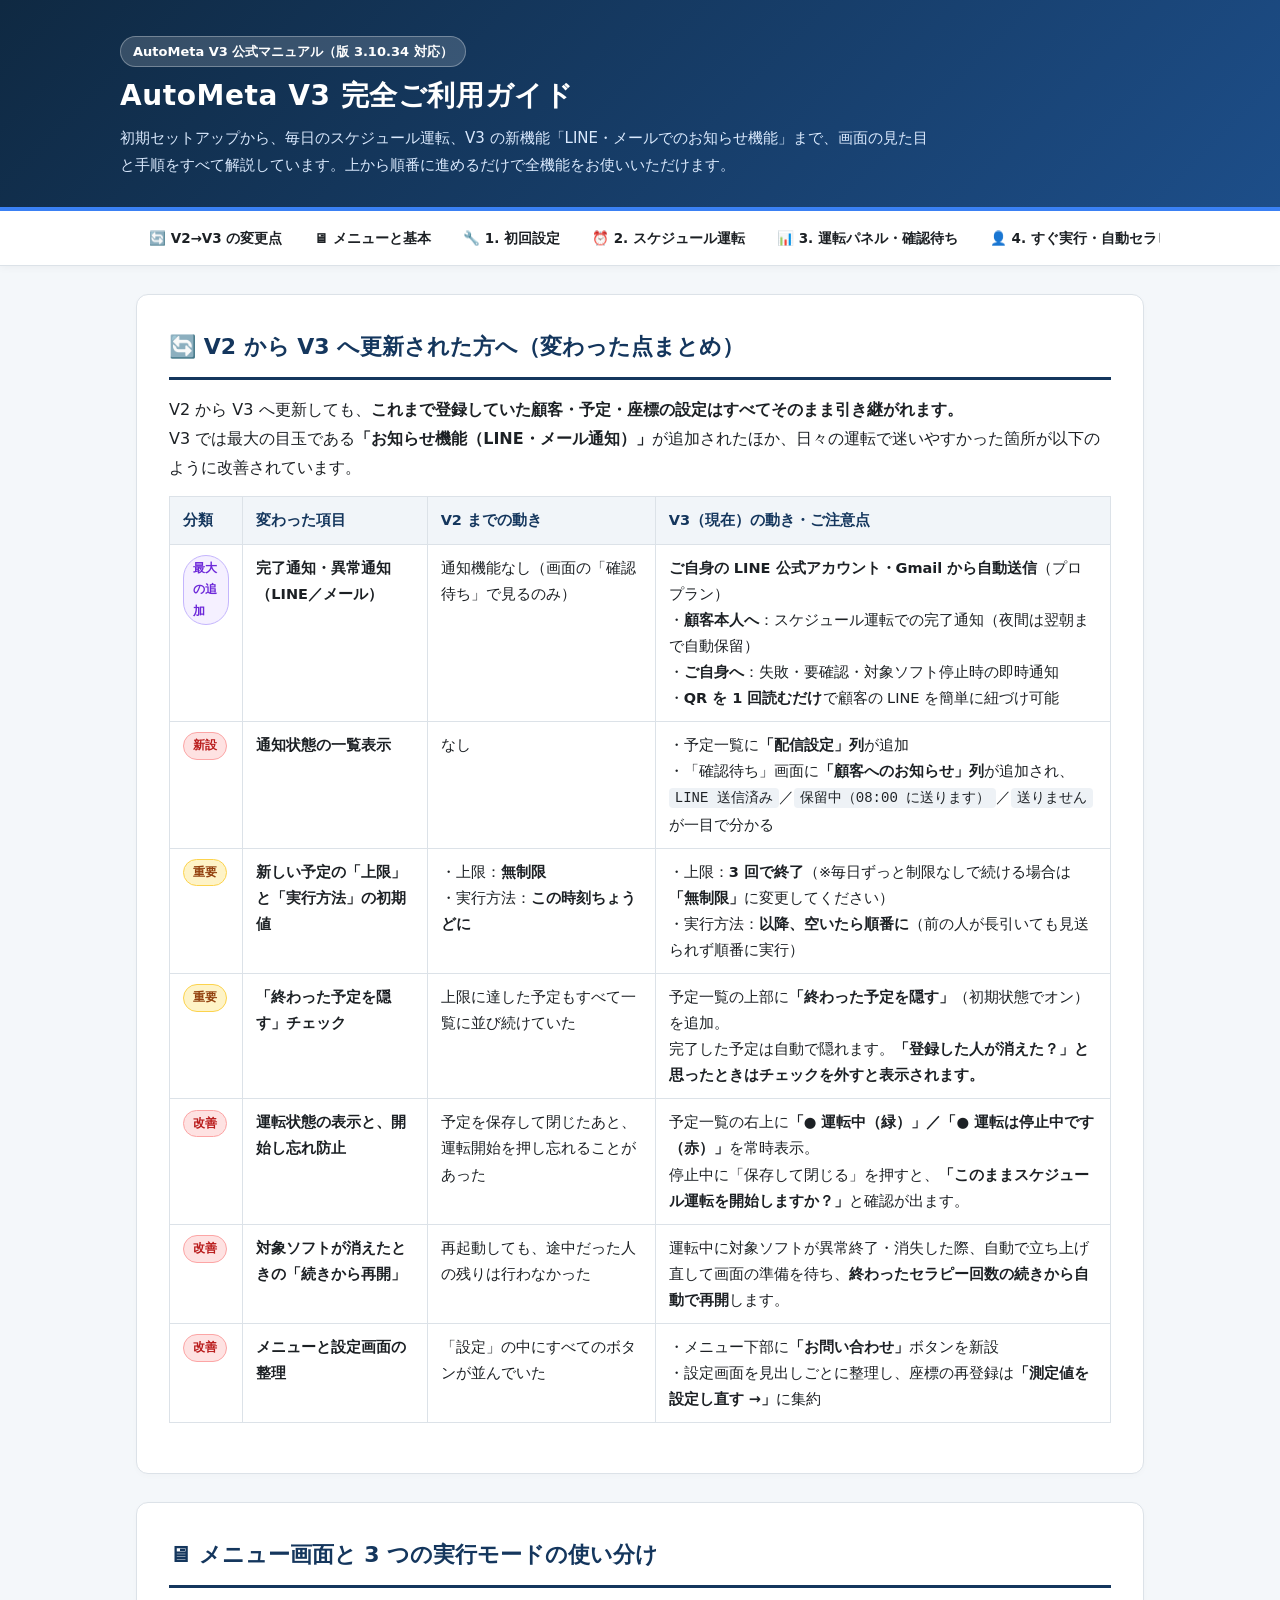
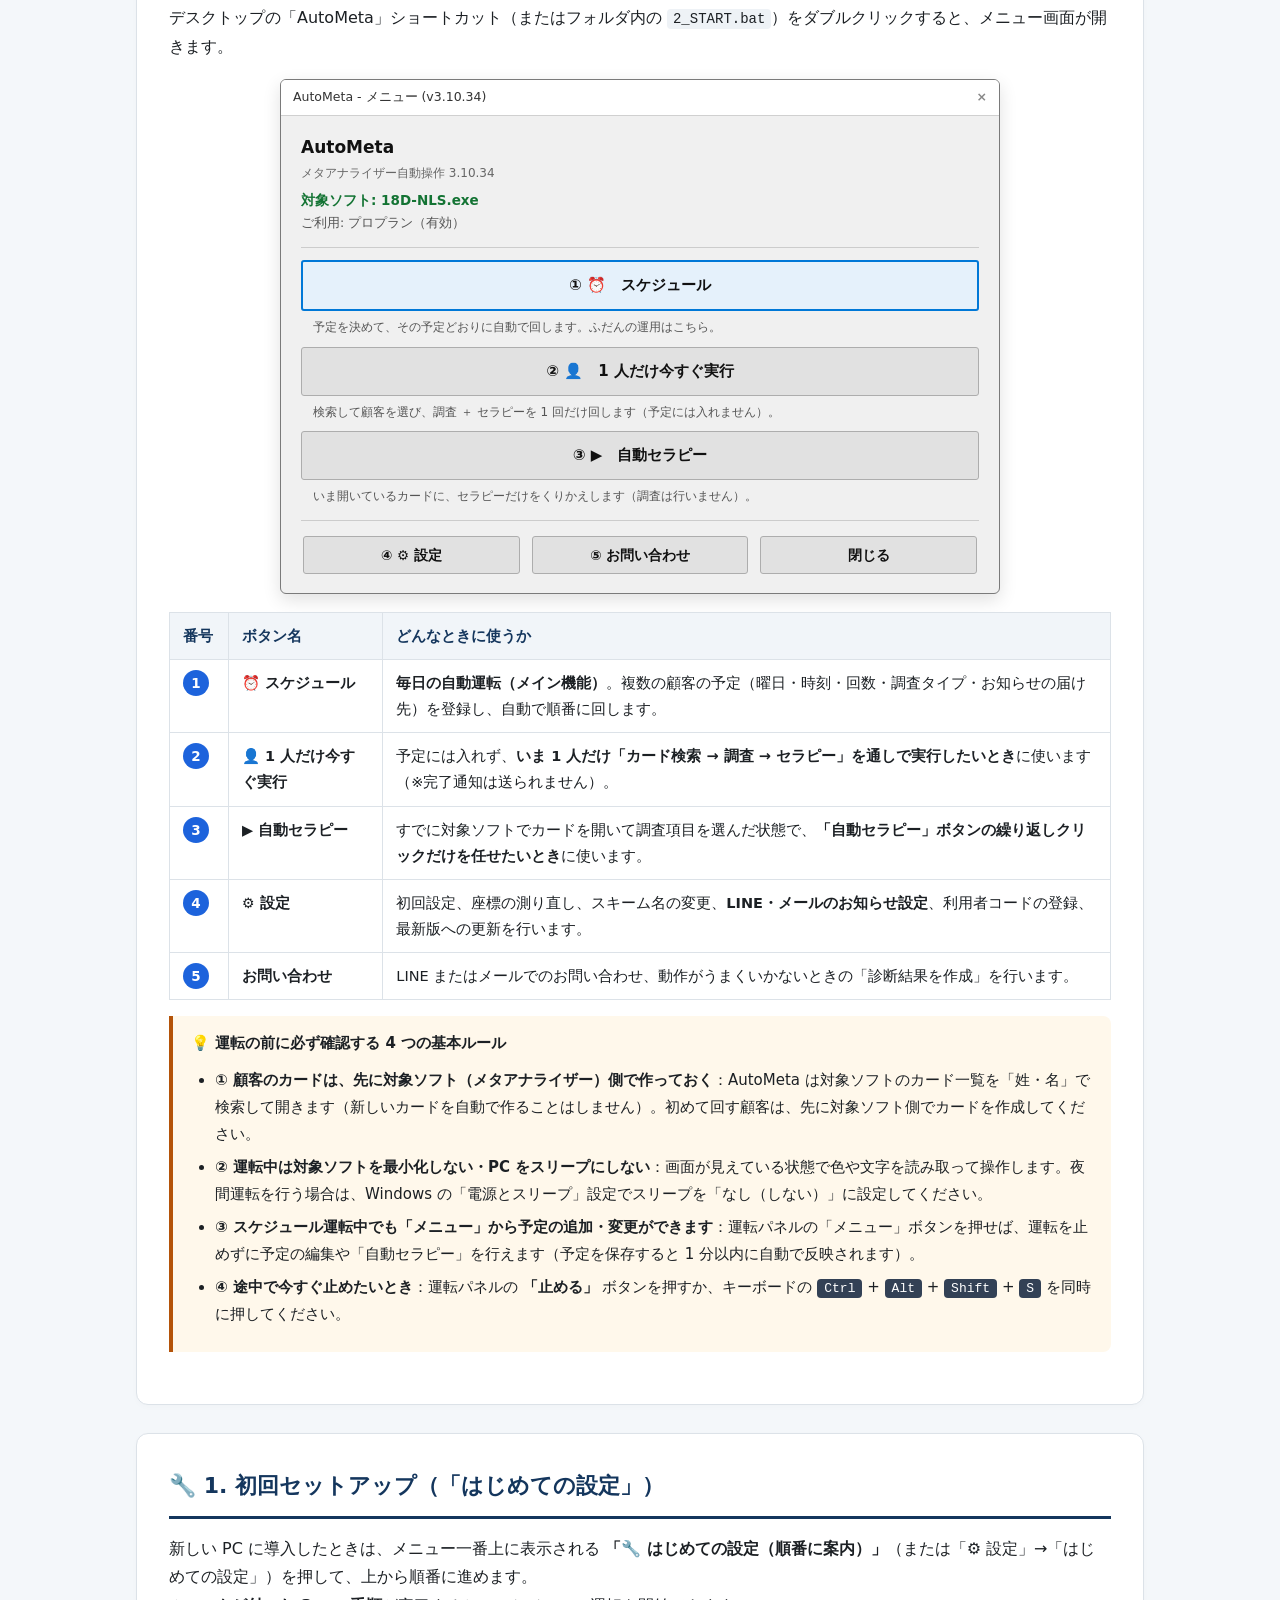
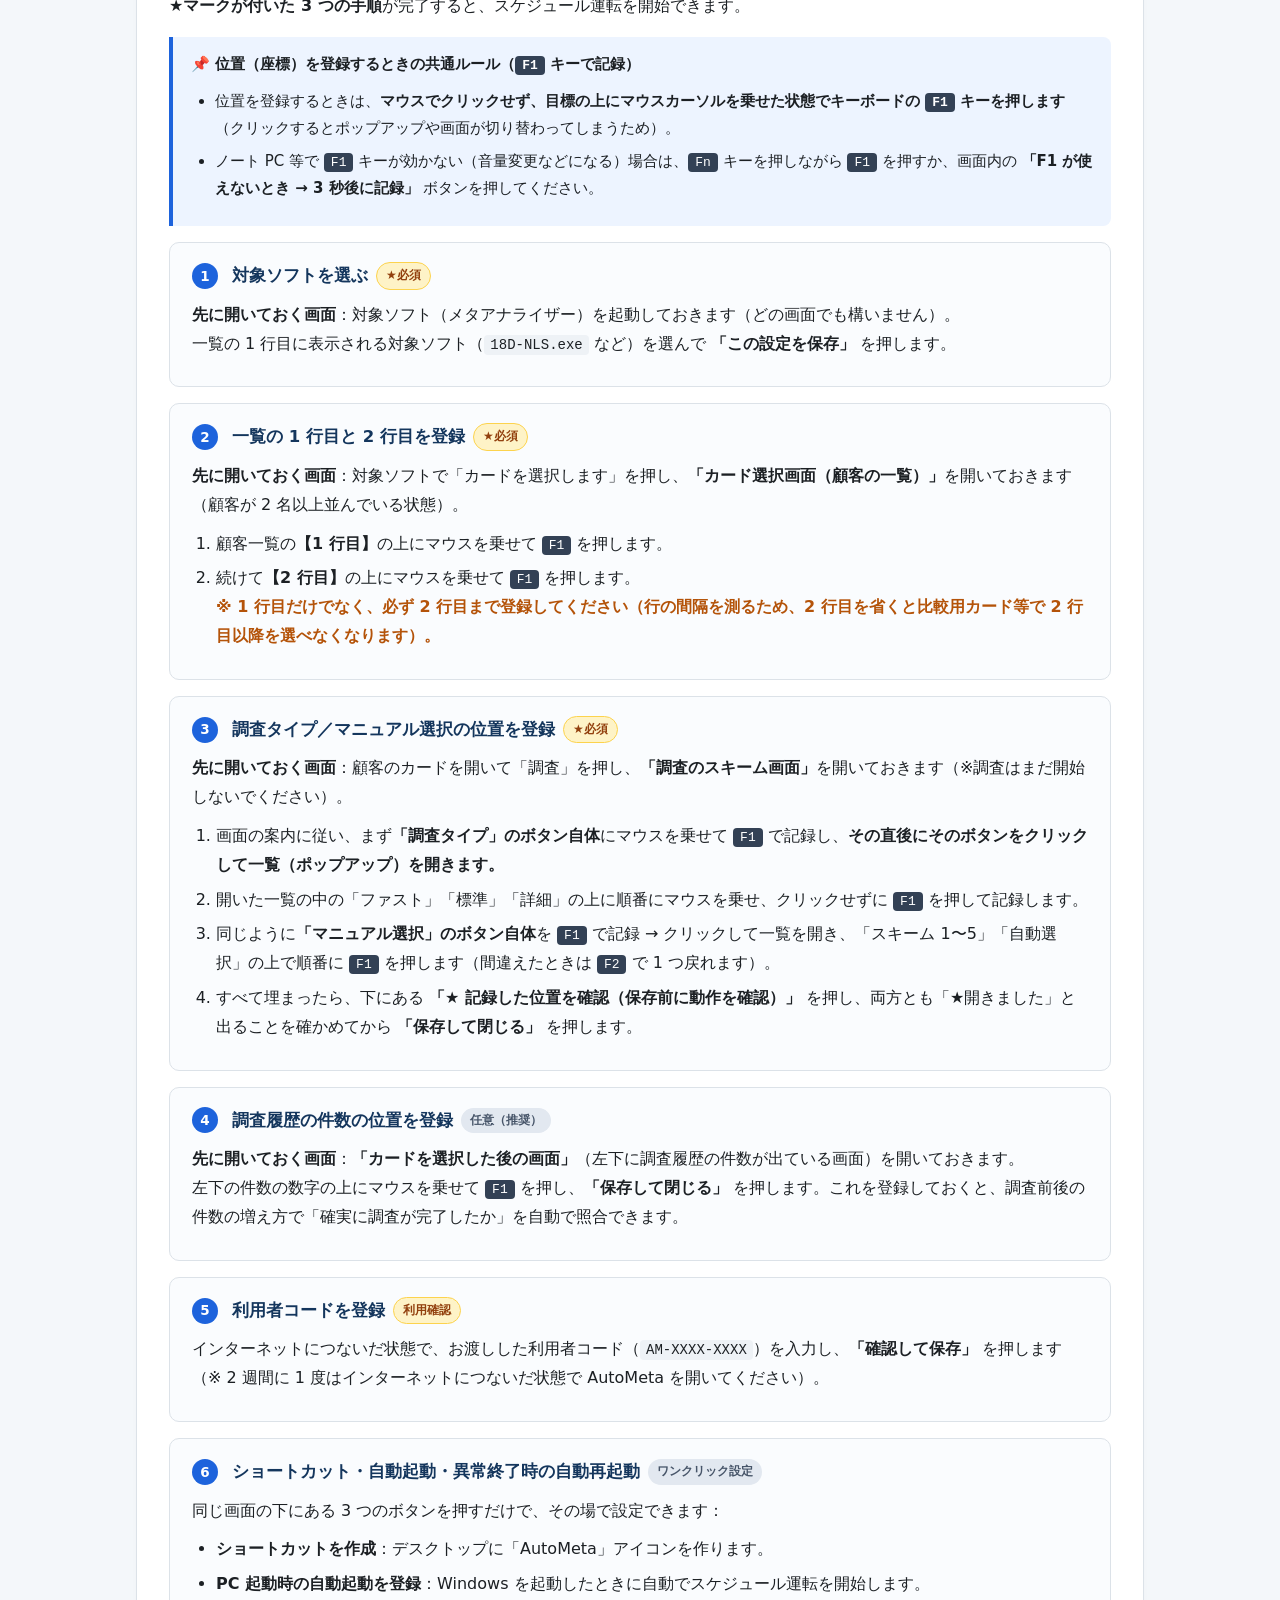
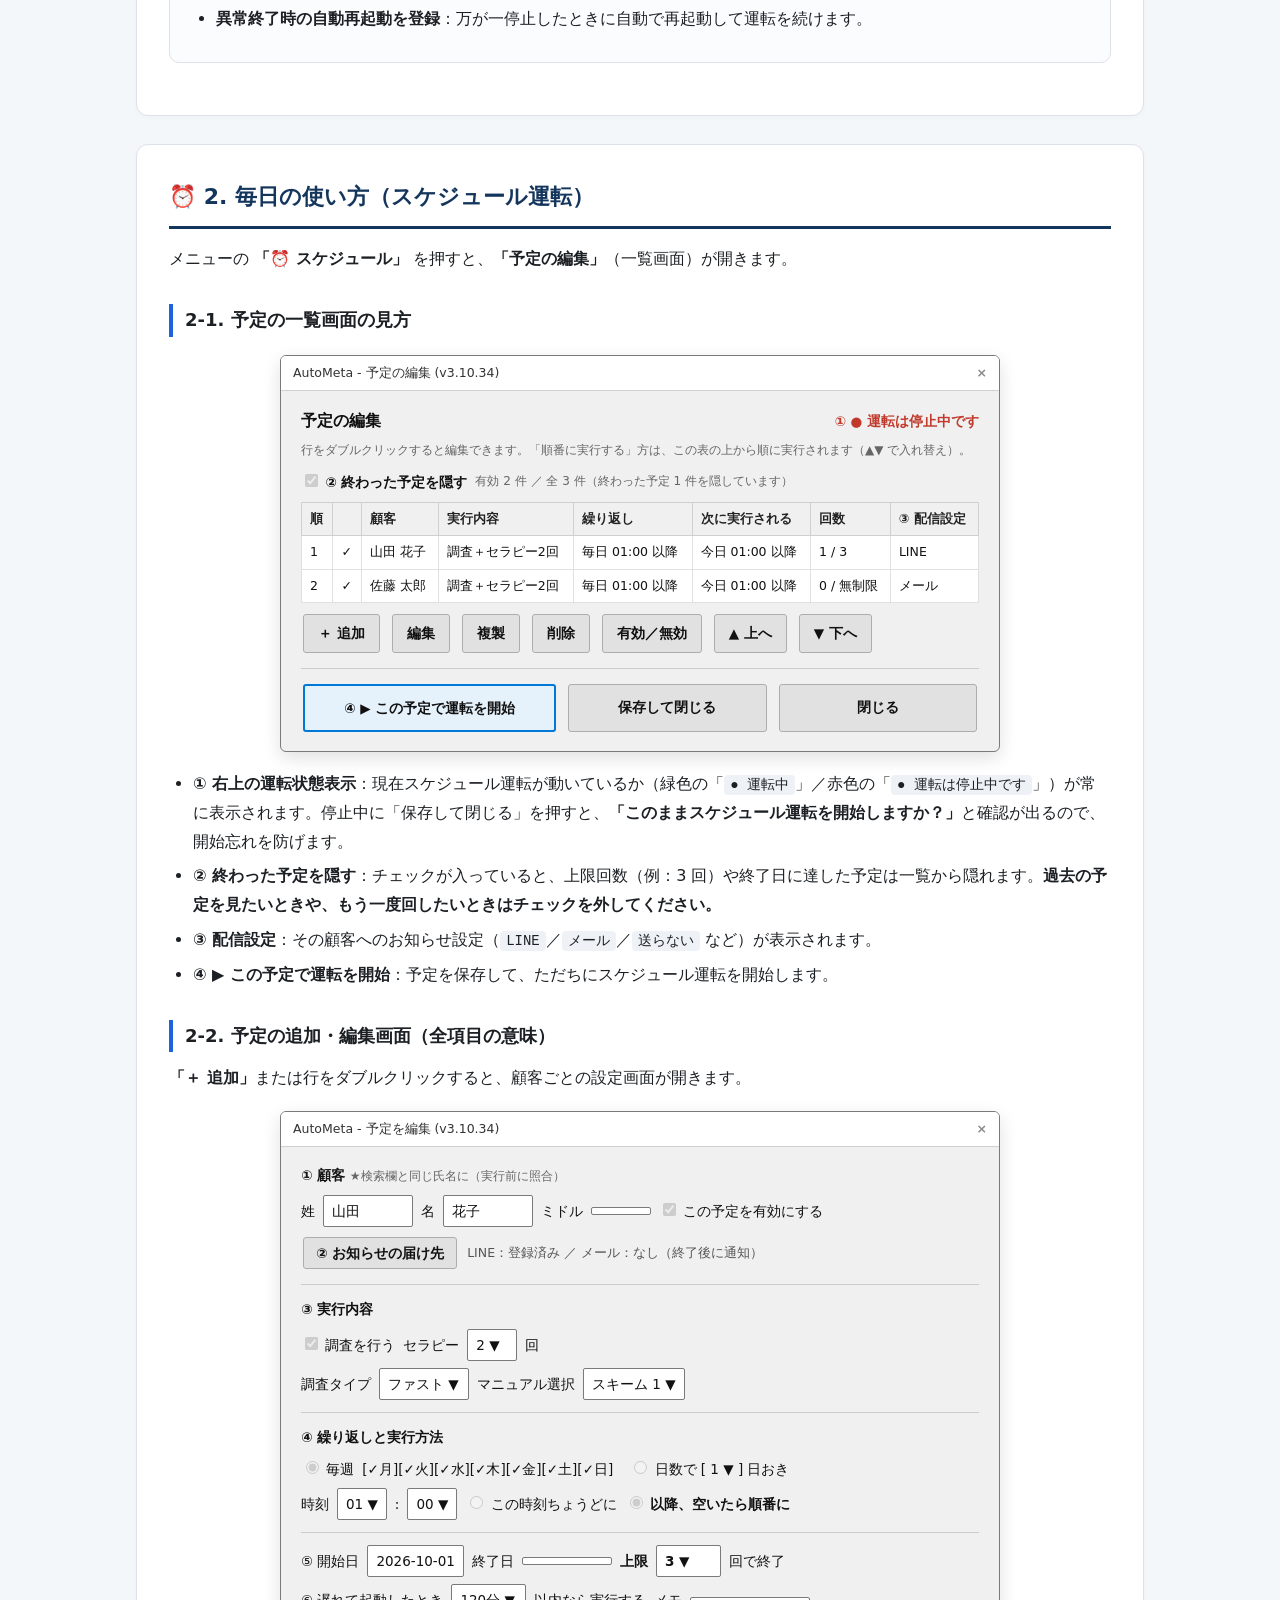
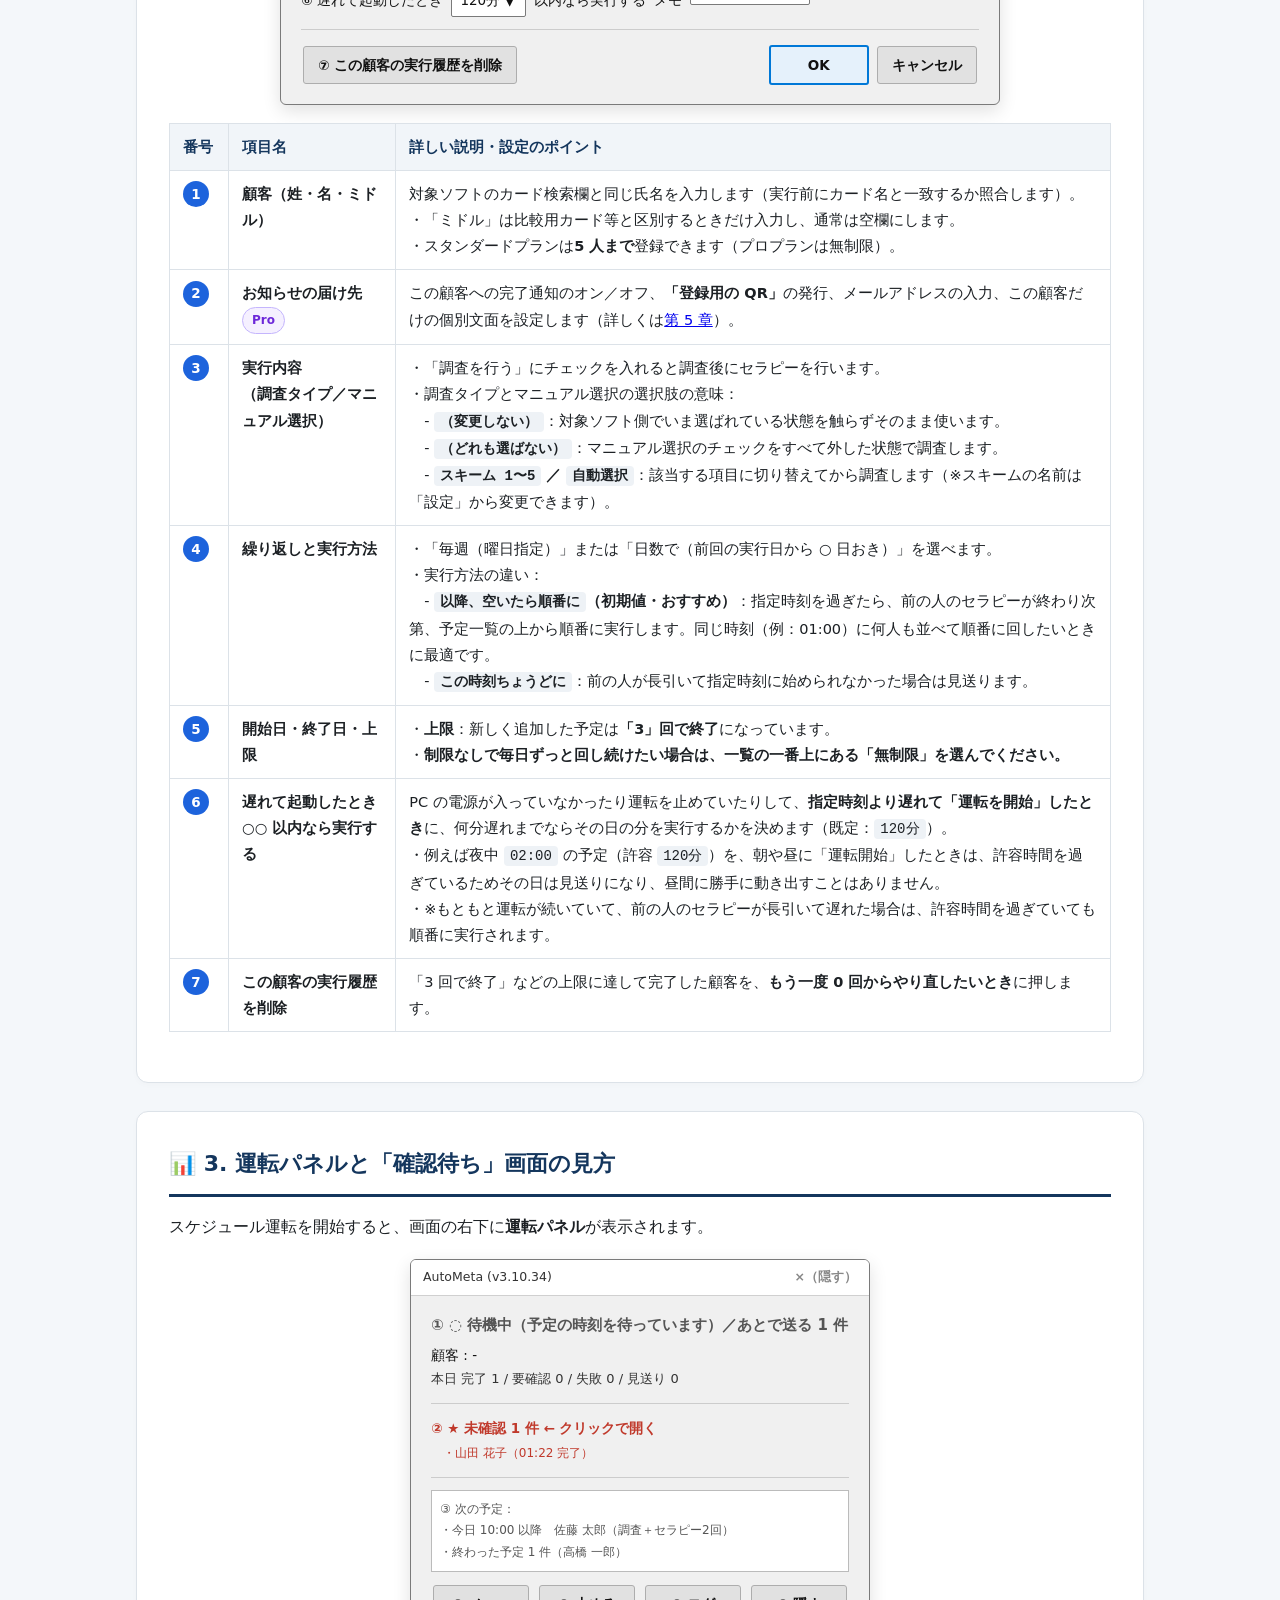
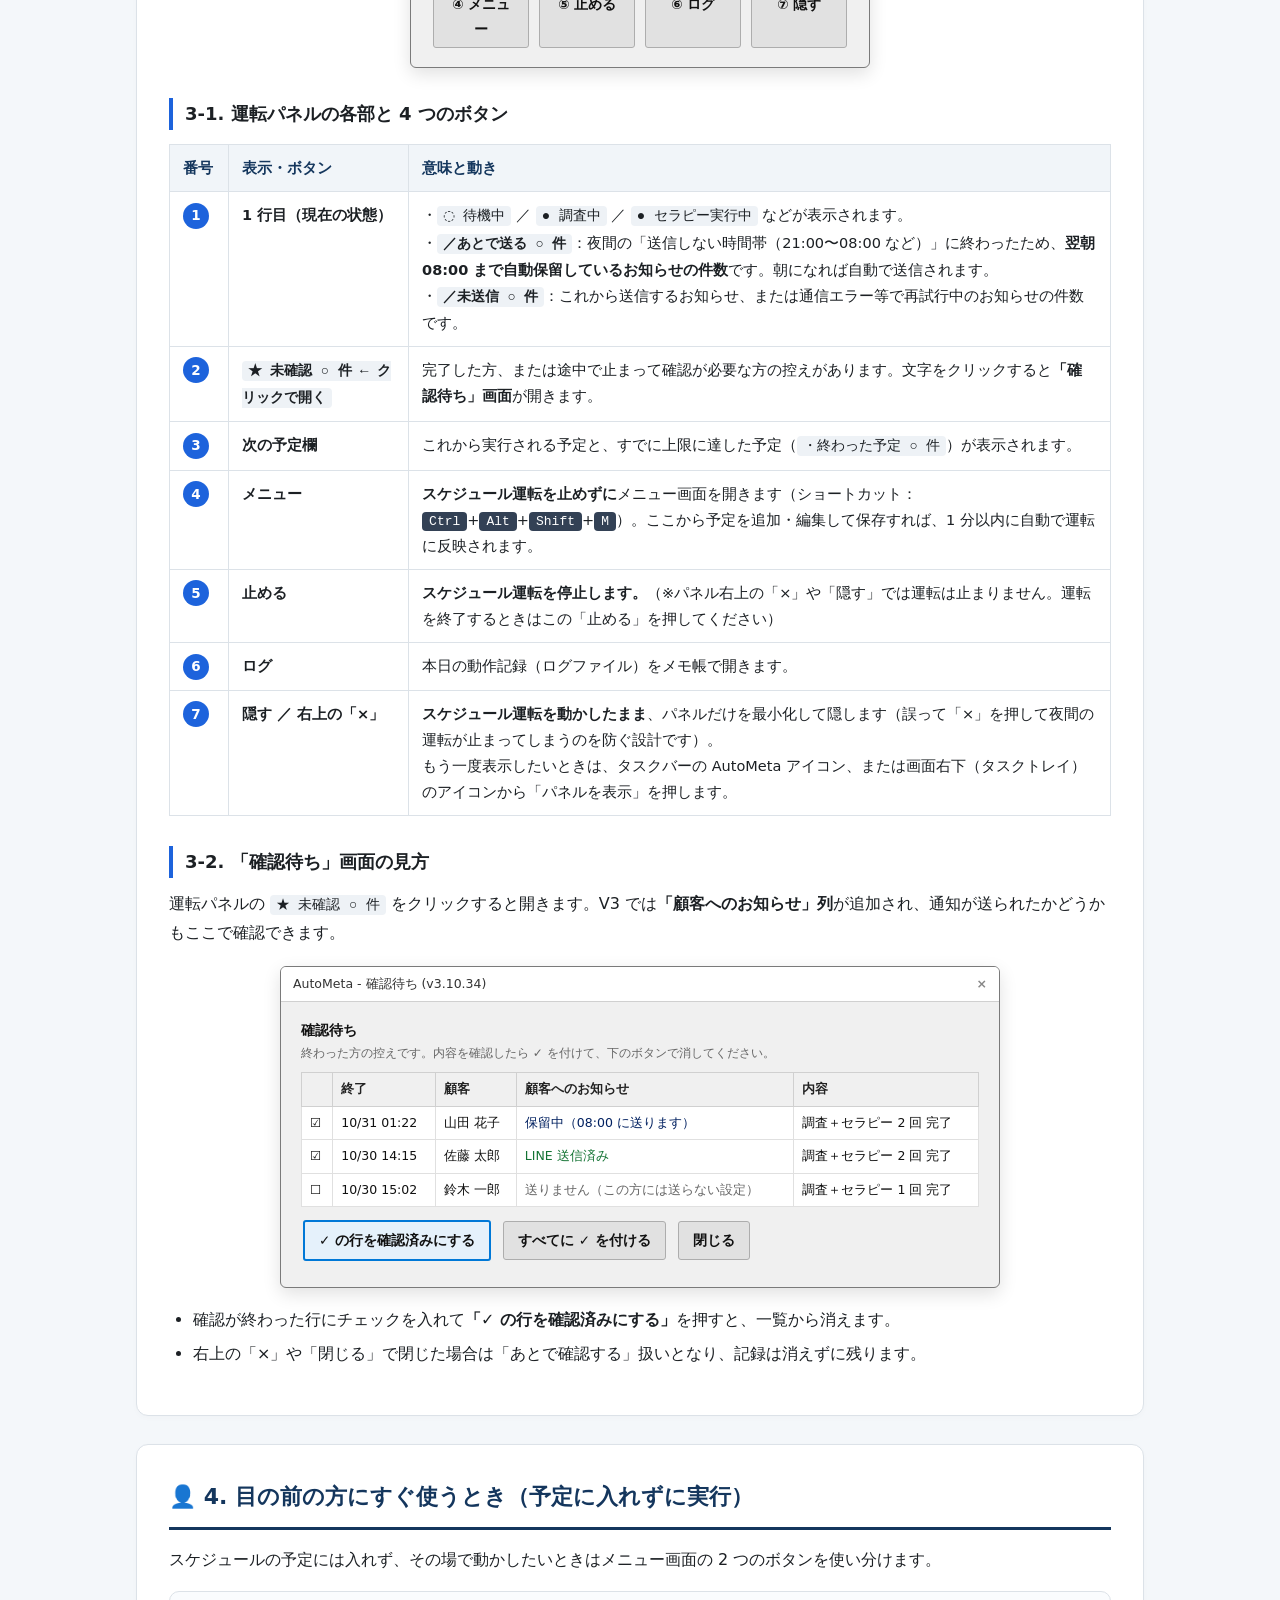
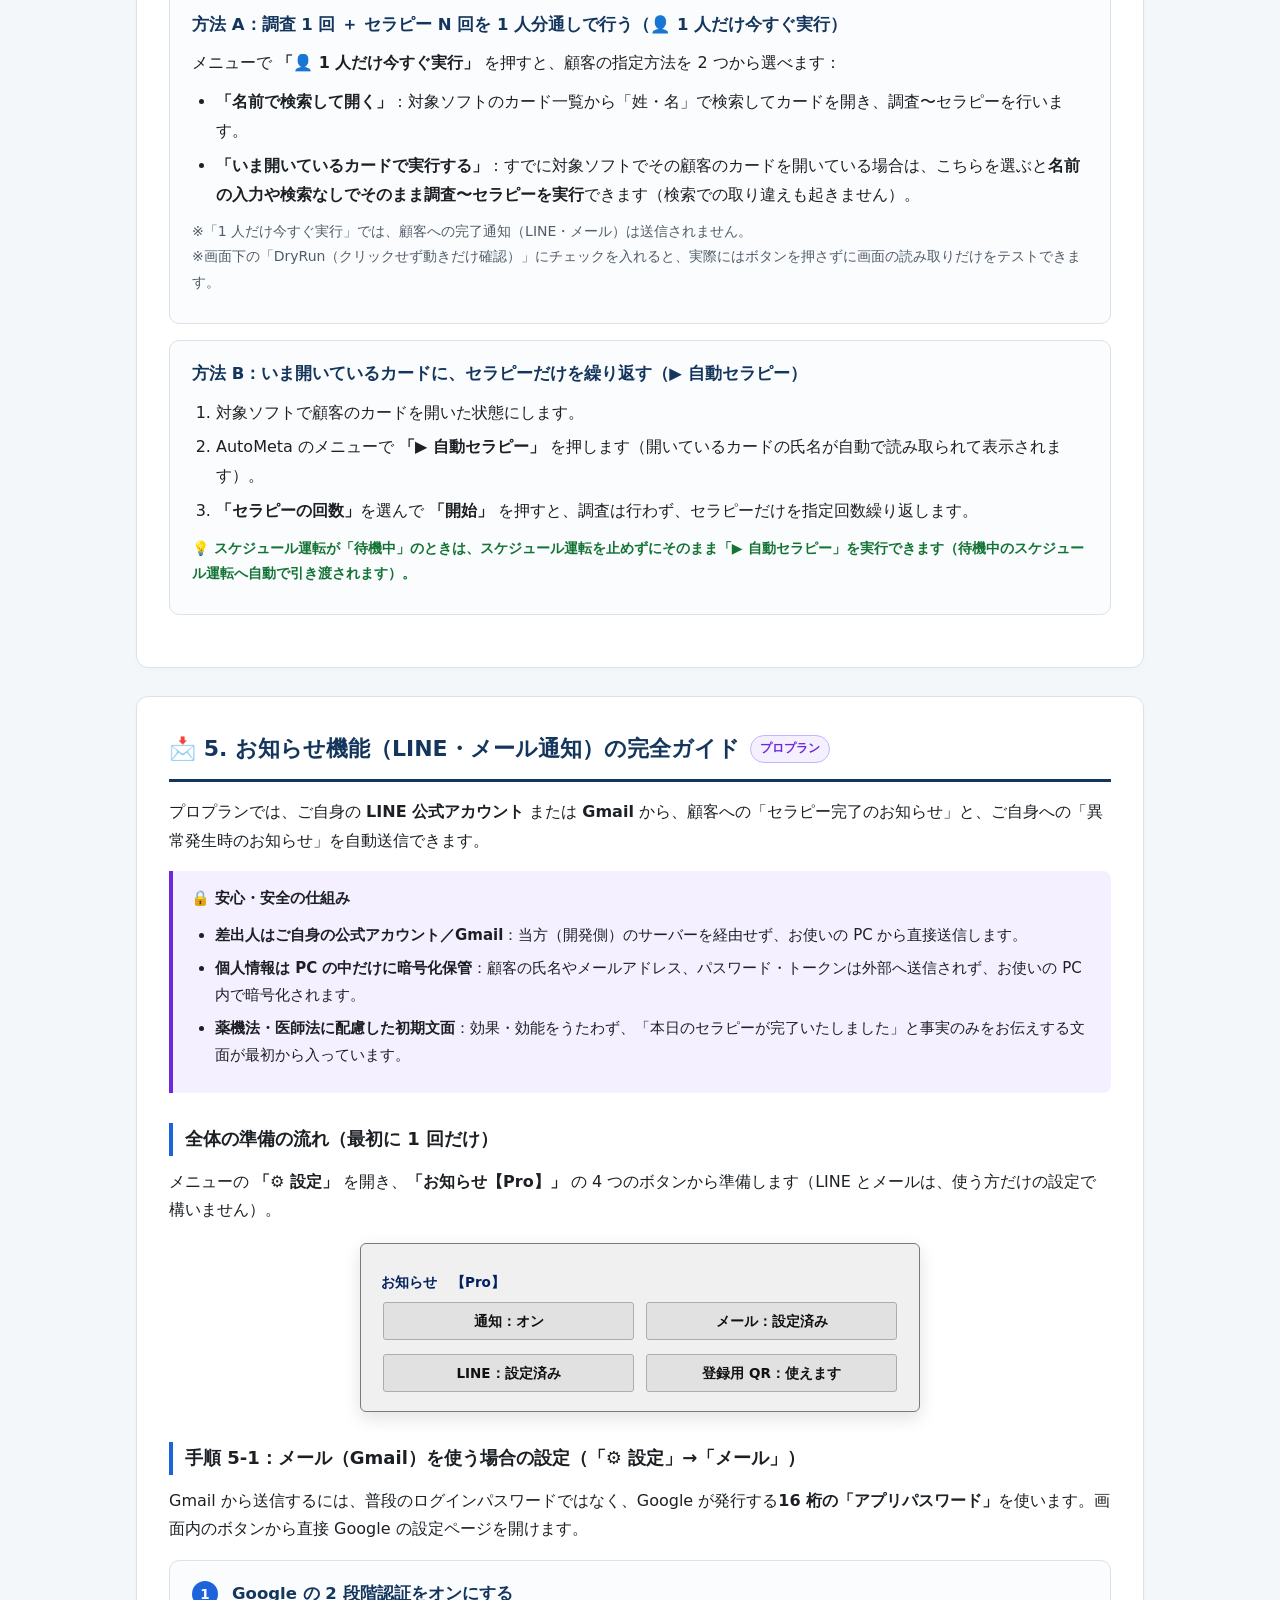
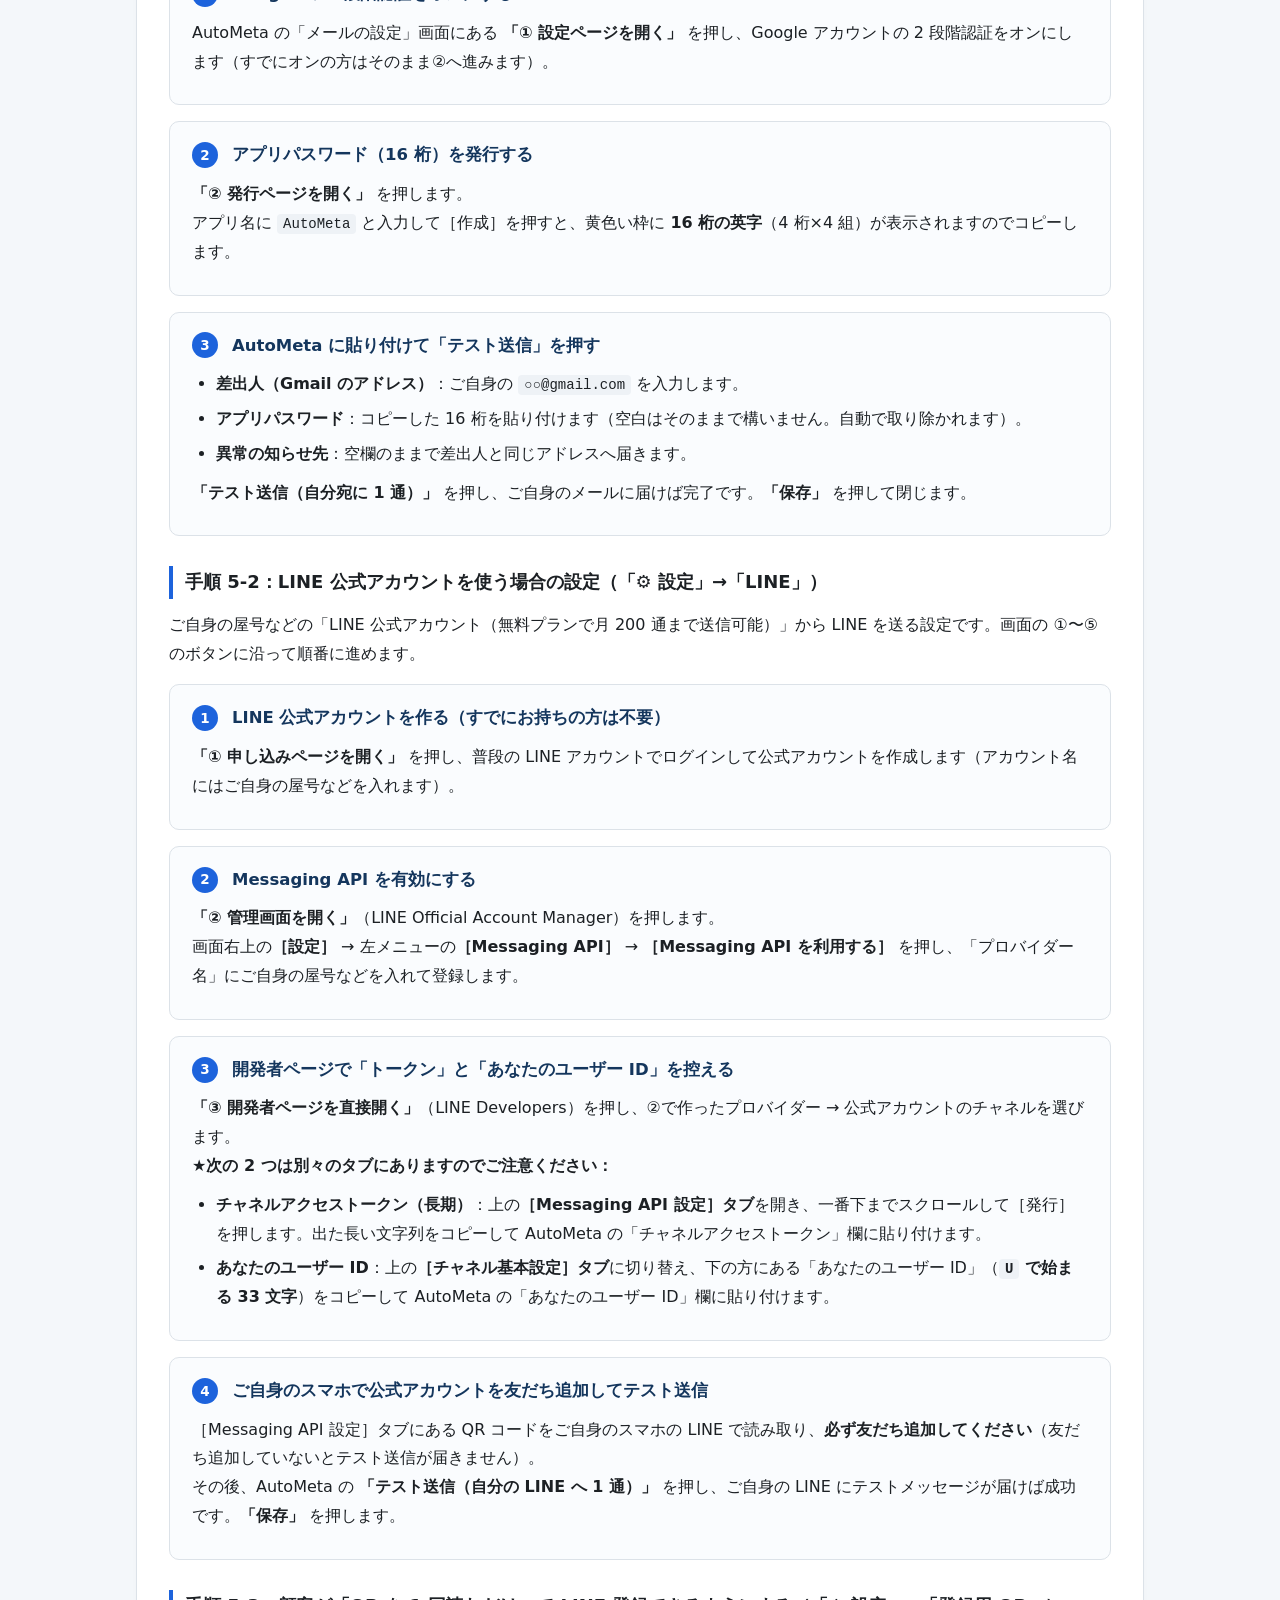
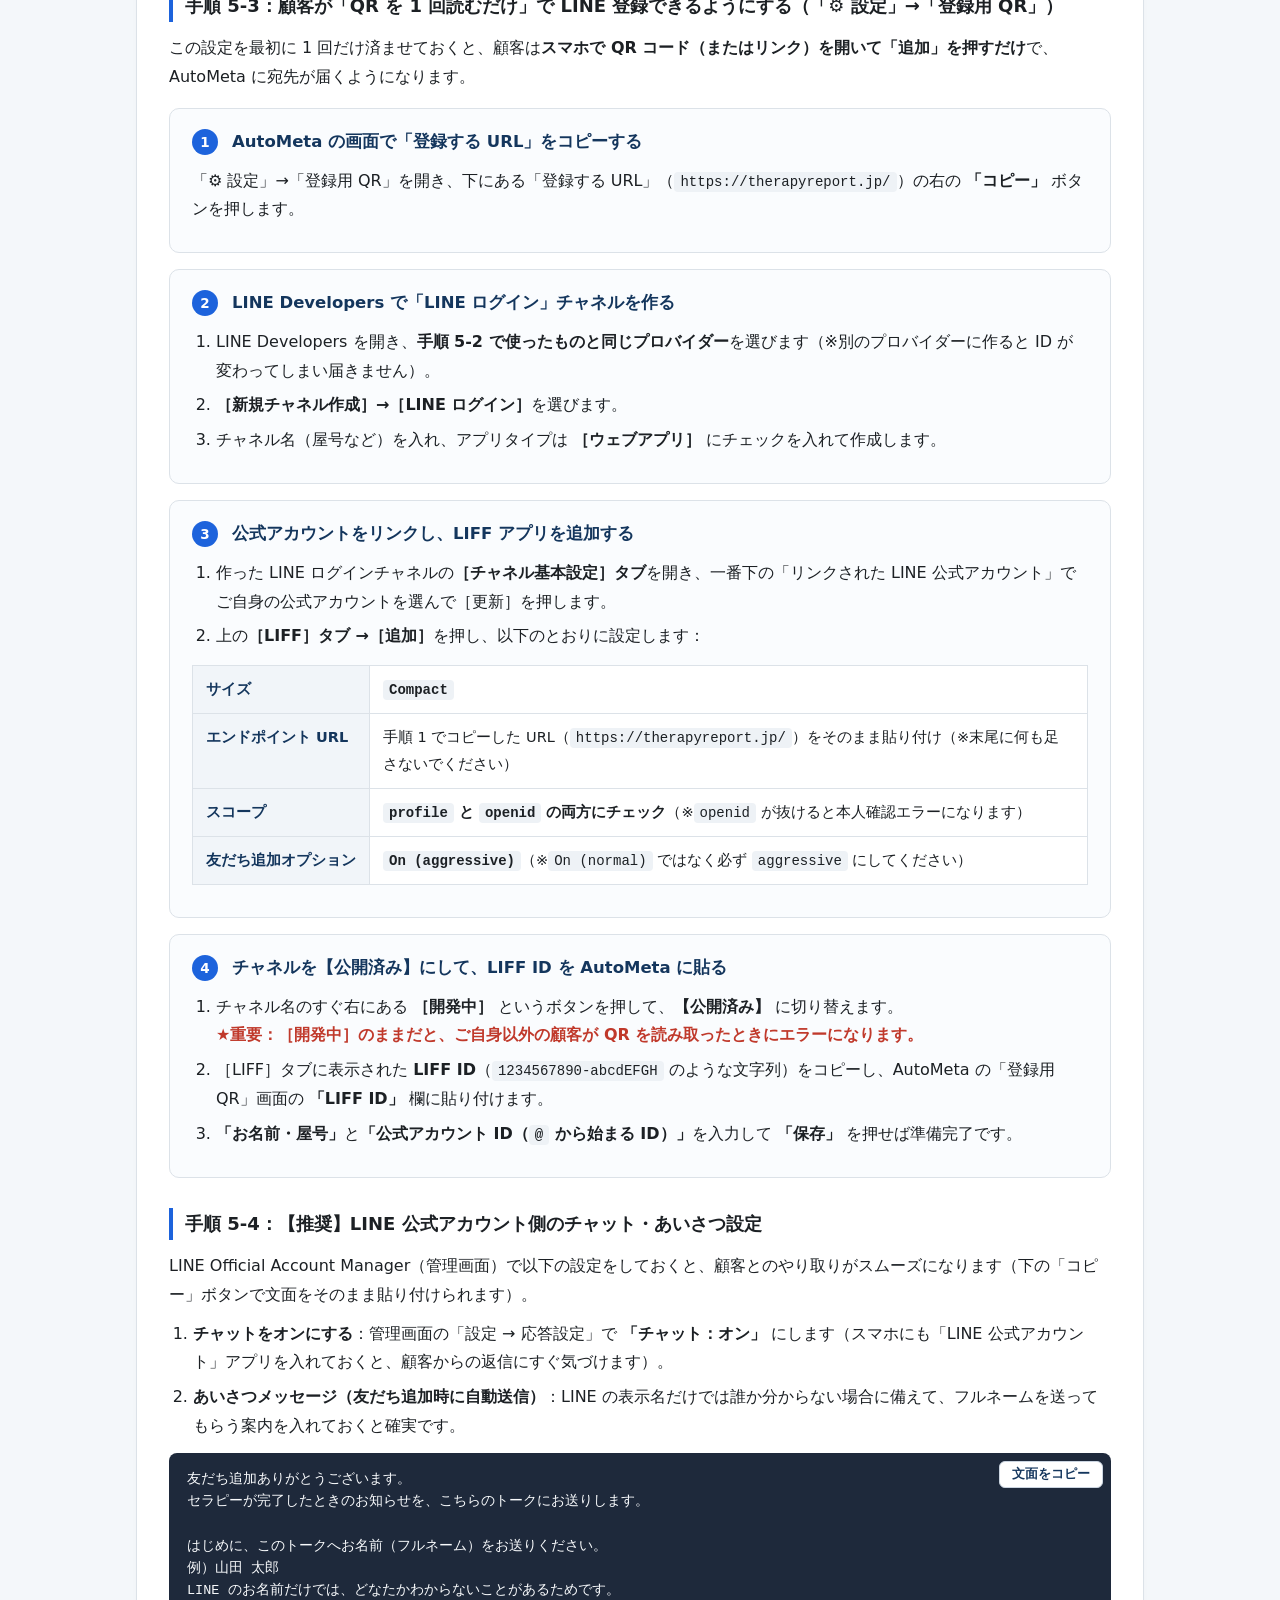
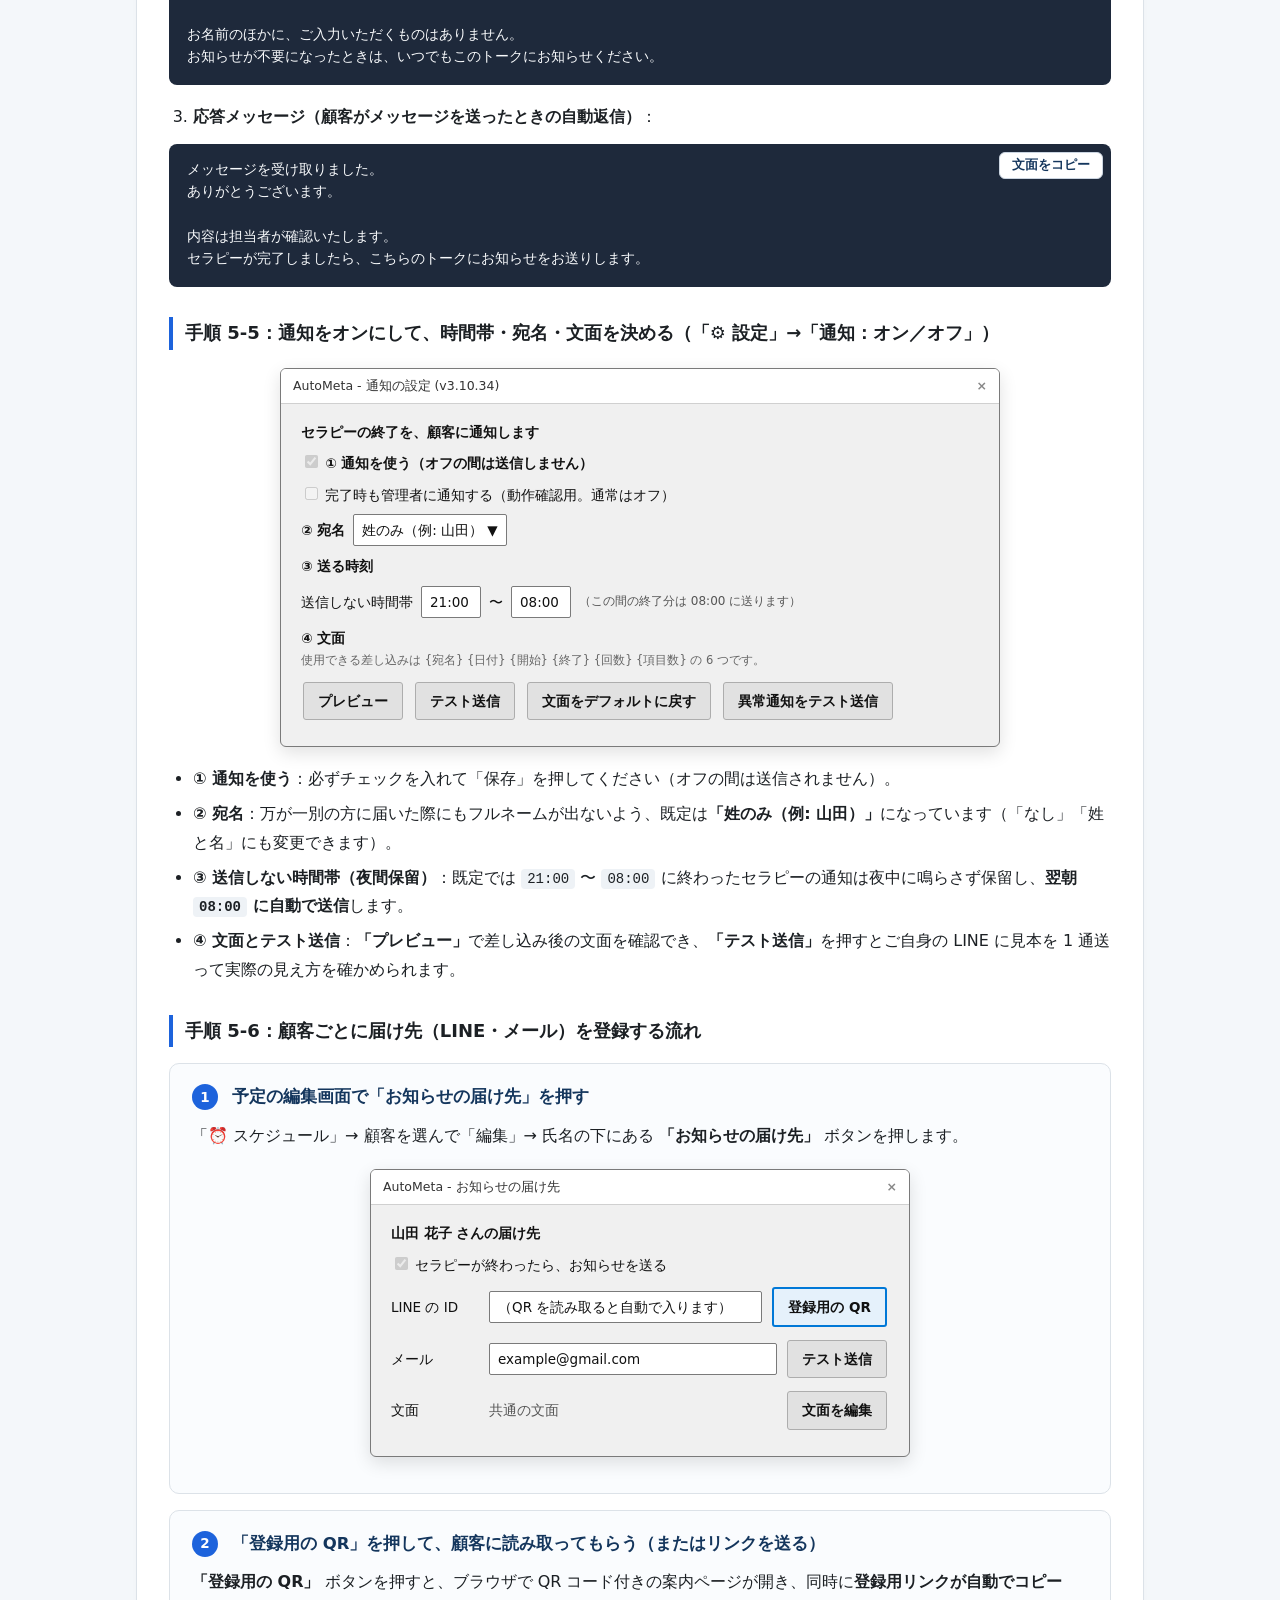
==== commit 599f1d5e: "docs: add F1 coordinate guide, running panel diagram, and notification edge cases" ====
--- a/autometa-guide/index.html
+++ b/autometa-guide/index.html
@@ -600,10 +600,12 @@
     </div>
 
     <div class="box box-warn">
-      <span class="box-title">💡 運転中の大切なルールと緊急停止の方法</span>
+      <span class="box-title">💡 運転の前に必ず確認する 4 つの基本ルール</span>
       <ul>
-        <li><strong>対象ソフト（メタアナライザー）を最小化しないでください</strong>：画面が見えている状態で色や文字を読み取って操作します。</li>
-        <li><strong>途中で今すぐ止めたいとき</strong>：キーボードの <kbd>Ctrl</kbd> + <kbd>Alt</kbd> + <kbd>Shift</kbd> + <kbd>S</kbd> を同時に押すか、画面右下（タスクトレイ）の AutoMeta アイコンを右クリックして停止できます。</li>
+        <li><strong>① 顧客のカードは、先に対象ソフト（メタアナライザー）側で作っておく</strong>：AutoMeta は対象ソフトのカード一覧を「姓・名」で検索して開きます（新しいカードを自動で作ることはしません）。初めて回す顧客は、先に対象ソフト側でカードを作成してください。</li>
+        <li><strong>② 運転中は対象ソフトを最小化しない・PC をスリープにしない</strong>：画面が見えている状態で色や文字を読み取って操作します。夜間運転を行う場合は、Windows の「電源とスリープ」設定でスリープを「なし（しない）」に設定してください。</li>
+        <li><strong>③ スケジュール運転中でも「メニュー」から予定の追加・変更ができます</strong>：運転パネルの「メニュー」ボタンを押せば、運転を止めずに予定の編集や「自動セラピー」を行えます（予定を保存すると 1 分以内に自動で反映されます）。</li>
+        <li><strong>④ 途中で今すぐ止めたいとき</strong>：運転パネルの <strong>「止める」</strong> ボタンを押すか、キーボードの <kbd>Ctrl</kbd> + <kbd>Alt</kbd> + <kbd>Shift</kbd> + <kbd>S</kbd> を同時に押してください。</li>
       </ul>
     </div>
   </section>
@@ -616,33 +618,50 @@
     <p>新しい PC に導入したときは、メニュー一番上に表示される <strong>「🔧 はじめての設定（順番に案内）」</strong>（または「⚙ 設定」→「はじめての設定」）を押して、上から順番に進めます。<br>
     <strong>★マークが付いた 3 つの手順</strong>が完了すると、スケジュール運転を開始できます。</p>
 
+    <div class="box box-info">
+      <span class="box-title">📌 位置（座標）を登録するときの共通ルール（<kbd>F1</kbd> キーで記録）</span>
+      <ul>
+        <li>位置を登録するときは、<strong>マウスでクリックせず、目標の上にマウスカーソルを乗せた状態でキーボードの <kbd>F1</kbd> キーを押します</strong>（クリックするとポップアップや画面が切り替わってしまうため）。</li>
+        <li>ノート PC 等で <kbd>F1</kbd> キーが効かない（音量変更などになる）場合は、<kbd>Fn</kbd> キーを押しながら <kbd>F1</kbd> を押すか、画面内の <strong>「F1 が使えないとき → 3 秒後に記録」</strong> ボタンを押してください。</li>
+      </ul>
+    </div>
+
     <div class="step-box">
       <h4><span class="num-circle">1</span> 対象ソフトを選ぶ <span class="badge badge-req">★必須</span></h4>
       <p><strong>先に開いておく画面</strong>：対象ソフト（メタアナライザー）を起動しておきます（どの画面でも構いません）。<br>
-      ボタンを押して、一覧から対象ソフトを選びます。</p>
+      一覧の 1 行目に表示される対象ソフト（<code>18D-NLS.exe</code> など）を選んで <strong>「この設定を保存」</strong> を押します。</p>
     </div>
 
     <div class="step-box">
       <h4><span class="num-circle">2</span> 一覧の 1 行目と 2 行目を登録 <span class="badge badge-req">★必須</span></h4>
-      <p><strong>先に開いておく画面</strong>：対象ソフトの<strong>「カード選択画面（顧客の一覧）」</strong>を開いておきます（顧客が 2 名以上並んでいる状態）。<br>
-      画面の案内に従い、顧客一覧の「1 行目の上」と「2 行目の上」にマウスを乗せて登録します（V3 では違う画面が開いている場合、始まる前に自動で教えてくれます）。</p>
+      <p><strong>先に開いておく画面</strong>：対象ソフトで「カードを選択します」を押し、<strong>「カード選択画面（顧客の一覧）」</strong>を開いておきます（顧客が 2 名以上並んでいる状態）。</p>
+      <ol>
+        <li>顧客一覧の<strong>【1 行目】</strong>の上にマウスを乗せて <kbd>F1</kbd> を押します。</li>
+        <li>続けて<strong>【2 行目】</strong>の上にマウスを乗せて <kbd>F1</kbd> を押します。<br>
+          <span style="color:var(--warn);font-weight:700;">※ 1 行目だけでなく、必ず 2 行目まで登録してください（行の間隔を測るため、2 行目を省くと比較用カード等で 2 行目以降を選べなくなります）。</span></li>
+      </ol>
     </div>
 
     <div class="step-box">
       <h4><span class="num-circle">3</span> 調査タイプ／マニュアル選択の位置を登録 <span class="badge badge-req">★必須</span></h4>
-      <p><strong>先に開いておく画面</strong>：対象ソフトの<strong>「調査のスキーム画面」</strong>（「ファスト・標準・詳細」や「スキーム 1〜5・自動選択」を選ぶ画面）を開いておきます。<br>
-      画面の案内に従い、それぞれの選択肢の位置を登録します。</p>
+      <p><strong>先に開いておく画面</strong>：顧客のカードを開いて「調査」を押し、<strong>「調査のスキーム画面」</strong>を開いておきます（※調査はまだ開始しないでください）。</p>
+      <ol>
+        <li>画面の案内に従い、まず<strong>「調査タイプ」のボタン自体</strong>にマウスを乗せて <kbd>F1</kbd> で記録し、<strong>その直後にそのボタンをクリックして一覧（ポップアップ）を開きます。</strong></li>
+        <li>開いた一覧の中の「ファスト」「標準」「詳細」の上に順番にマウスを乗せ、クリックせずに <kbd>F1</kbd> を押して記録します。</li>
+        <li>同じように<strong>「マニュアル選択」のボタン自体</strong>を <kbd>F1</kbd> で記録 → クリックして一覧を開き、「スキーム 1〜5」「自動選択」の上で順番に <kbd>F1</kbd> を押します（間違えたときは <kbd>F2</kbd> で 1 つ戻れます）。</li>
+        <li>すべて埋まったら、下にある <strong>「★ 記録した位置を確認（保存前に動作を確認）」</strong> を押し、両方とも「★開きました」と出ることを確かめてから <strong>「保存して閉じる」</strong> を押します。</li>
+      </ol>
     </div>
 
     <div class="step-box">
       <h4><span class="num-circle">4</span> 調査履歴の件数の位置を登録 <span class="badge badge-opt">任意（推奨）</span></h4>
       <p><strong>先に開いておく画面</strong>：<strong>「カードを選択した後の画面」</strong>（左下に調査履歴の件数が出ている画面）を開いておきます。<br>
-      登録しておくと、調査前後の件数の増え方で「確実に調査が完了したか」を自動で照合できるようになります。</p>
+      左下の件数の数字の上にマウスを乗せて <kbd>F1</kbd> を押し、<strong>「保存して閉じる」</strong> を押します。これを登録しておくと、調査前後の件数の増え方で「確実に調査が完了したか」を自動で照合できます。</p>
     </div>
 
     <div class="step-box">
       <h4><span class="num-circle">5</span> 利用者コードを登録 <span class="badge badge-req">利用確認</span></h4>
-      <p>インターネットにつないだ状態で、ご案内した利用者コード（<code>AM-XXXX-XXXX</code>）を入力して登録します。</p>
+      <p>インターネットにつないだ状態で、お渡しした利用者コード（<code>AM-XXXX-XXXX</code>）を入力し、<strong>「確認して保存」</strong> を押します（※ 2 週間に 1 度はインターネットにつないだ状態で AutoMeta を開いてください）。</p>
     </div>
 
     <div class="step-box">
@@ -846,29 +865,83 @@
   <!-- ===================================================================== -->
   <section id="panel" class="section-card">
     <h2>📊 3. 運転パネルと「確認待ち」画面の見方</h2>
-    <p>スケジュール運転を開始すると、画面の右上に小さな<strong>運転パネル</strong>が常時表示されます。</p>
-
-    <h3>3-1. 運転パネルの 1 行目に出る表示</h3>
+    <p>スケジュール運転を開始すると、画面の右下に<strong>運転パネル</strong>が表示されます。</p>
+
+    <!-- Visual Replica of ShowPanel -->
+    <div class="win-mock" style="max-width:460px;">
+      <div class="win-titlebar">
+        <span>AutoMeta (v3.10.34)</span>
+        <span class="win-close">×（隠す）</span>
+      </div>
+      <div class="win-body">
+        <div style="color:#555;font-weight:700;font-size:15px;">① ◌ 待機中（予定の時刻を待っています）／あとで送る 1 件</div>
+        <div style="margin-top:4px;">顧客 : -</div>
+        <div style="color:#333;font-size:13px;">本日  完了 1 / 要確認 0 / 失敗 0 / 見送り 0</div>
+        <hr class="win-hr">
+        <div style="color:#c0392b;font-weight:700;cursor:pointer;">② ★ 未確認 1 件 ← クリックで開く<br><span style="font-size:12px;font-weight:400;">　・山田 花子（01:22 完了）</span></div>
+        <hr class="win-hr">
+        <div style="background:#fff;border:1px solid #bbb;padding:8px;font-size:12px;color:#555;margin-bottom:10px;">
+          ③ 次の予定：<br>
+          ・今日 10:00 以降　佐藤 太郎（調査＋セラピー2回）<br>
+          ・終わった予定 1 件（高橋 一郎）
+        </div>
+        <div style="display:flex;gap:6px;">
+          <div class="win-btn" style="flex:1;">④ メニュー</div>
+          <div class="win-btn" style="flex:1;">⑤ 止める</div>
+          <div class="win-btn" style="flex:1;">⑥ ログ</div>
+          <div class="win-btn" style="flex:1;">⑦ 隠す</div>
+        </div>
+      </div>
+    </div>
+
+    <h3>3-1. 運転パネルの各部と 4 つのボタン</h3>
     <div class="table-wrap">
       <table>
         <thead>
           <tr>
-            <th>表示される文字</th>
+            <th>番号</th>
+            <th>表示・ボタン</th>
             <th>意味と動き</th>
           </tr>
         </thead>
         <tbody>
           <tr>
+            <td><span class="num-circle">1</span></td>
+            <td><strong>1 行目（現在の状態）</strong></td>
+            <td>・<code>◌ 待機中</code> ／ <code>● 調査中</code> ／ <code>● セラピー実行中</code> などが表示されます。<br>
+              ・<strong><code>／あとで送る ○ 件</code></strong>：夜間の「送信しない時間帯（21:00〜08:00 など）」に終わったため、<strong>翌朝 08:00 まで自動保留しているお知らせの件数</strong>です。朝になれば自動で送信されます。<br>
+              ・<strong><code>／未送信 ○ 件</code></strong>：これから送信するお知らせ、または通信エラー等で再試行中のお知らせの件数です。</td>
+          </tr>
+          <tr>
+            <td><span class="num-circle">2</span></td>
             <td><strong><code>★ 未確認 ○ 件 ← クリックで開く</code></strong></td>
             <td>完了した方、または途中で止まって確認が必要な方の控えがあります。文字をクリックすると<strong>「確認待ち」画面</strong>が開きます。</td>
           </tr>
           <tr>
-            <td><strong><code>／あとで送る ○ 件</code></strong> <span class="badge badge-pro">Pro</span></td>
-            <td>夜間の「送信しない時間帯（既定 21:00〜08:00）」に完了したため、<strong>翌朝 08:00 まで送信を保留しているお知らせの件数</strong>です。異常ではありません。朝になれば自動で送信されます。</td>
-          </tr>
-          <tr>
-            <td><strong><code>／未送信 ○ 件</code></strong> <span class="badge badge-pro">Pro</span></td>
-            <td>これから送信するお知らせ、または一時的な通信エラー等で再試行待ちのお知らせの件数です。</td>
+            <td><span class="num-circle">3</span></td>
+            <td><strong>次の予定欄</strong></td>
+            <td>これから実行される予定と、すでに上限に達した予定（<code>・終わった予定 ○ 件</code>）が表示されます。</td>
+          </tr>
+          <tr>
+            <td><span class="num-circle">4</span></td>
+            <td><strong>メニュー</strong></td>
+            <td><strong>スケジュール運転を止めずに</strong>メニュー画面を開きます（ショートカット：<kbd>Ctrl</kbd>+<kbd>Alt</kbd>+<kbd>Shift</kbd>+<kbd>M</kbd>）。ここから予定を追加・編集して保存すれば、1 分以内に自動で運転に反映されます。</td>
+          </tr>
+          <tr>
+            <td><span class="num-circle">5</span></td>
+            <td><strong>止める</strong></td>
+            <td><strong>スケジュール運転を停止します。</strong>（※パネル右上の「×」や「隠す」では運転は止まりません。運転を終了するときはこの「止める」を押してください）</td>
+          </tr>
+          <tr>
+            <td><span class="num-circle">6</span></td>
+            <td><strong>ログ</strong></td>
+            <td>本日の動作記録（ログファイル）をメモ帳で開きます。</td>
+          </tr>
+          <tr>
+            <td><span class="num-circle">7</span></td>
+            <td><strong>隠す ／ 右上の「×」</strong></td>
+            <td><strong>スケジュール運転を動かしたまま</strong>、パネルだけを最小化して隠します（誤って「×」を押して夜間の運転が止まってしまうのを防ぐ設計です）。<br>
+              もう一度表示したいときは、タスクバーの AutoMeta アイコン、または画面右下（タスクトレイ）のアイコンから「パネルを表示」を押します。</td>
           </tr>
         </tbody>
       </table>
@@ -917,22 +990,24 @@
     <p>スケジュールの予定には入れず、その場で動かしたいときはメニュー画面の 2 つのボタンを使い分けます。</p>
 
     <div class="step-box">
-      <h4>方法 A：カード検索から調査・セラピーまで 1 人分通しで行う（👤 1 人だけ今すぐ実行）</h4>
+      <h4>方法 A：調査 1 回 ＋ セラピー N 回を 1 人分通しで行う（👤 1 人だけ今すぐ実行）</h4>
+      <p>メニューで <strong>「👤 1 人だけ今すぐ実行」</strong> を押すと、顧客の指定方法を 2 つから選べます：</p>
+      <ul>
+        <li><strong>「名前で検索して開く」</strong>：対象ソフトのカード一覧から「姓・名」で検索してカードを開き、調査〜セラピーを行います。</li>
+        <li><strong>「いま開いているカードで実行する」</strong>：すでに対象ソフトでその顧客のカードを開いている場合は、こちらを選ぶと<strong>名前の入力や検索なしでそのまま調査〜セラピーを実行</strong>できます（検索での取り違えも起きません）。</li>
+      </ul>
+      <p style="color:var(--sub);font-size:14px;">※「1 人だけ今すぐ実行」では、顧客への完了通知（LINE・メール）は送信されません。<br>
+      ※画面下の「DryRun（クリックせず動きだけ確認）」にチェックを入れると、実際にはボタンを押さずに画面の読み取りだけをテストできます。</p>
+    </div>
+
+    <div class="step-box">
+      <h4>方法 B：いま開いているカードに、セラピーだけを繰り返す（▶ 自動セラピー）</h4>
       <ol>
-        <li>対象ソフト（メタアナライザー）を起動しておきます。</li>
-        <li>AutoMeta のメニューで <strong>「👤 1 人だけ今すぐ実行」</strong> を押します。</li>
-        <li>氏名（姓・名）、調査を行うか、セラピー回数、調査タイプ、マニュアル選択を指定して開始します。</li>
+        <li>対象ソフトで顧客のカードを開いた状態にします。</li>
+        <li>AutoMeta のメニューで <strong>「▶ 自動セラピー」</strong> を押します（開いているカードの氏名が自動で読み取られて表示されます）。</li>
+        <li><strong>「セラピーの回数」</strong>を選んで <strong>「開始」</strong> を押すと、調査は行わず、セラピーだけを指定回数繰り返します。</li>
       </ol>
-      <p style="color:var(--sub);font-size:14px;">※「1 人だけ今すぐ実行」では、顧客への完了通知（LINE・メール）は送信されません。</p>
-    </div>
-
-    <div class="step-box">
-      <h4>方法 B：自分で選んだ測定項目に、セラピーだけを繰り返す（▶ 自動セラピー）</h4>
-      <ol>
-        <li>対象ソフトでカードを開き、調査を済ませて<strong>測定項目（エタロン）にチェックを入れた画面（「自動セラピー」ボタンが見えている画面）</strong>を開きます。</li>
-        <li>AutoMeta のメニューで <strong>「▶ 自動セラピー」</strong> を押します。</li>
-        <li>繰り返す回数を指定して開始すると、指定回数だけ自動でセラピーを繰り返します。</li>
-      </ol>
+      <p style="color:var(--ok);font-size:14px;font-weight:700;">💡 スケジュール運転が「待機中」のときは、スケジュール運転を止めずにそのまま「▶ 自動セラピー」を実行できます（待機中のスケジュール運転へ自動で引き渡されます）。</p>
     </div>
   </section>
 
@@ -1222,6 +1297,16 @@
       「お知らせの届け先」画面の <strong>「文面を編集」</strong> ボタンを押すと、その顧客にだけ送る個別メッセージを作成できます。<br>
       誰に個別文面を設定しているかは、「⚙ 設定」→「通知：オン／オフ」→<strong>「顧客ごとの文面」</strong>ボタンから一覧で確認・編集・共通文面へのリセットができます。
     </div>
+
+    <div class="box box-warn">
+      <span class="box-title">📌 お知らせ送信に関する 4 つの注意点</span>
+      <ul>
+        <li><strong>① 2 か所のチェックが必要です</strong>：「⚙ 設定」→「通知：オン／オフ」の<strong>「通知を使う」</strong>と、各顧客の「お知らせの届け先」にある<strong>「セラピーが終わったら、お知らせを送る」</strong>の両方にチェックが入っているときだけ送信されます。</li>
+        <li><strong>② LINE とメールの両方を登録した場合</strong>：1 人の顧客に LINE とメールアドレスの両方を登録すると、完了時に<strong>LINE とメールの両方へ</strong>届きます。片方だけでよい場合は、送りたい方だけ登録してください。</li>
+        <li><strong>③ 同じメールアドレスを複数の予定に重複登録はできません</strong>：1 回のセラピーで同じ方へ 2 通届くのを防ぐため、すでに別の予定に登録されているメールアドレスは保存時にブロックされます。</li>
+        <li><strong>④ LINE 公式アカウントの無料通数（月 200 通まで）</strong>：LINE 公式アカウントの無料プランは月 200 通までです（目安：1 日 6 人への送信で月約 180 通）。7 人以上に毎日送る場合は、LINE の有料プラン（ライトプラン等）にするか、制限のない Gmail 通知を併用してください。</li>
+      </ul>
+    </div>
   </section>
 
   <!-- ===================================================================== -->
@@ -1356,6 +1441,24 @@
       <div class="faq-body">
         スタンダードプランで登録できる顧客は <strong>5 人まで</strong> です（チェックを外して無効にしている予定も人数に含まれます）。<br>
         使わない予定を選んで「削除」するか、人数無制限・お知らせ機能付きのプロプランをご検討ください。
+      </div>
+    </details>
+
+    <details class="faq">
+      <summary>Q10. 実行時に「カードが見つかりません」「別のカードが開いています」と止まります</summary>
+      <div class="faq-body">
+        <ul>
+          <li><strong>対象ソフト側にまだカードが無い場合</strong>：AutoMeta は新規カードの作成は行いません。先に対象ソフト（メタアナライザー）側でその顧客のカードを作成し、同じ「姓・名」を予定に入力してください。</li>
+          <li><strong>同じ姓名のカードが複数ある（比較用カードなど）場合</strong>：「⚙ 設定」→「測定値を設定し直す →」→「一覧の 1 行目と 2 行目を登録」で、2 行目まで登録されているかご確認ください（行の間隔を使って 2 行目以降のカードを探します）。</li>
+        </ul>
+      </div>
+    </details>
+
+    <details class="faq">
+      <summary>Q11. 運転パネルを「×」で閉じたら、画面から消えてしまいました。運転は止まっていますか？</summary>
+      <div class="faq-body">
+        いいえ、<strong>運転は止まっていません</strong>（誤って「×」を押して夜間のスケジュールが止まるのを防ぐため、「×」や「隠す」はパネルを隠すだけの動きになっています）。<br>
+        パネルをもう一度表示したいときは、タスクバーの AutoMeta アイコン、または画面右下（タスクトレイ）のアイコンを右クリックして<strong>「パネルを表示」</strong>を押してください。本当に止めたいときはパネルの<strong>「止める」</strong>ボタンを押します。
       </div>
     </details>
 
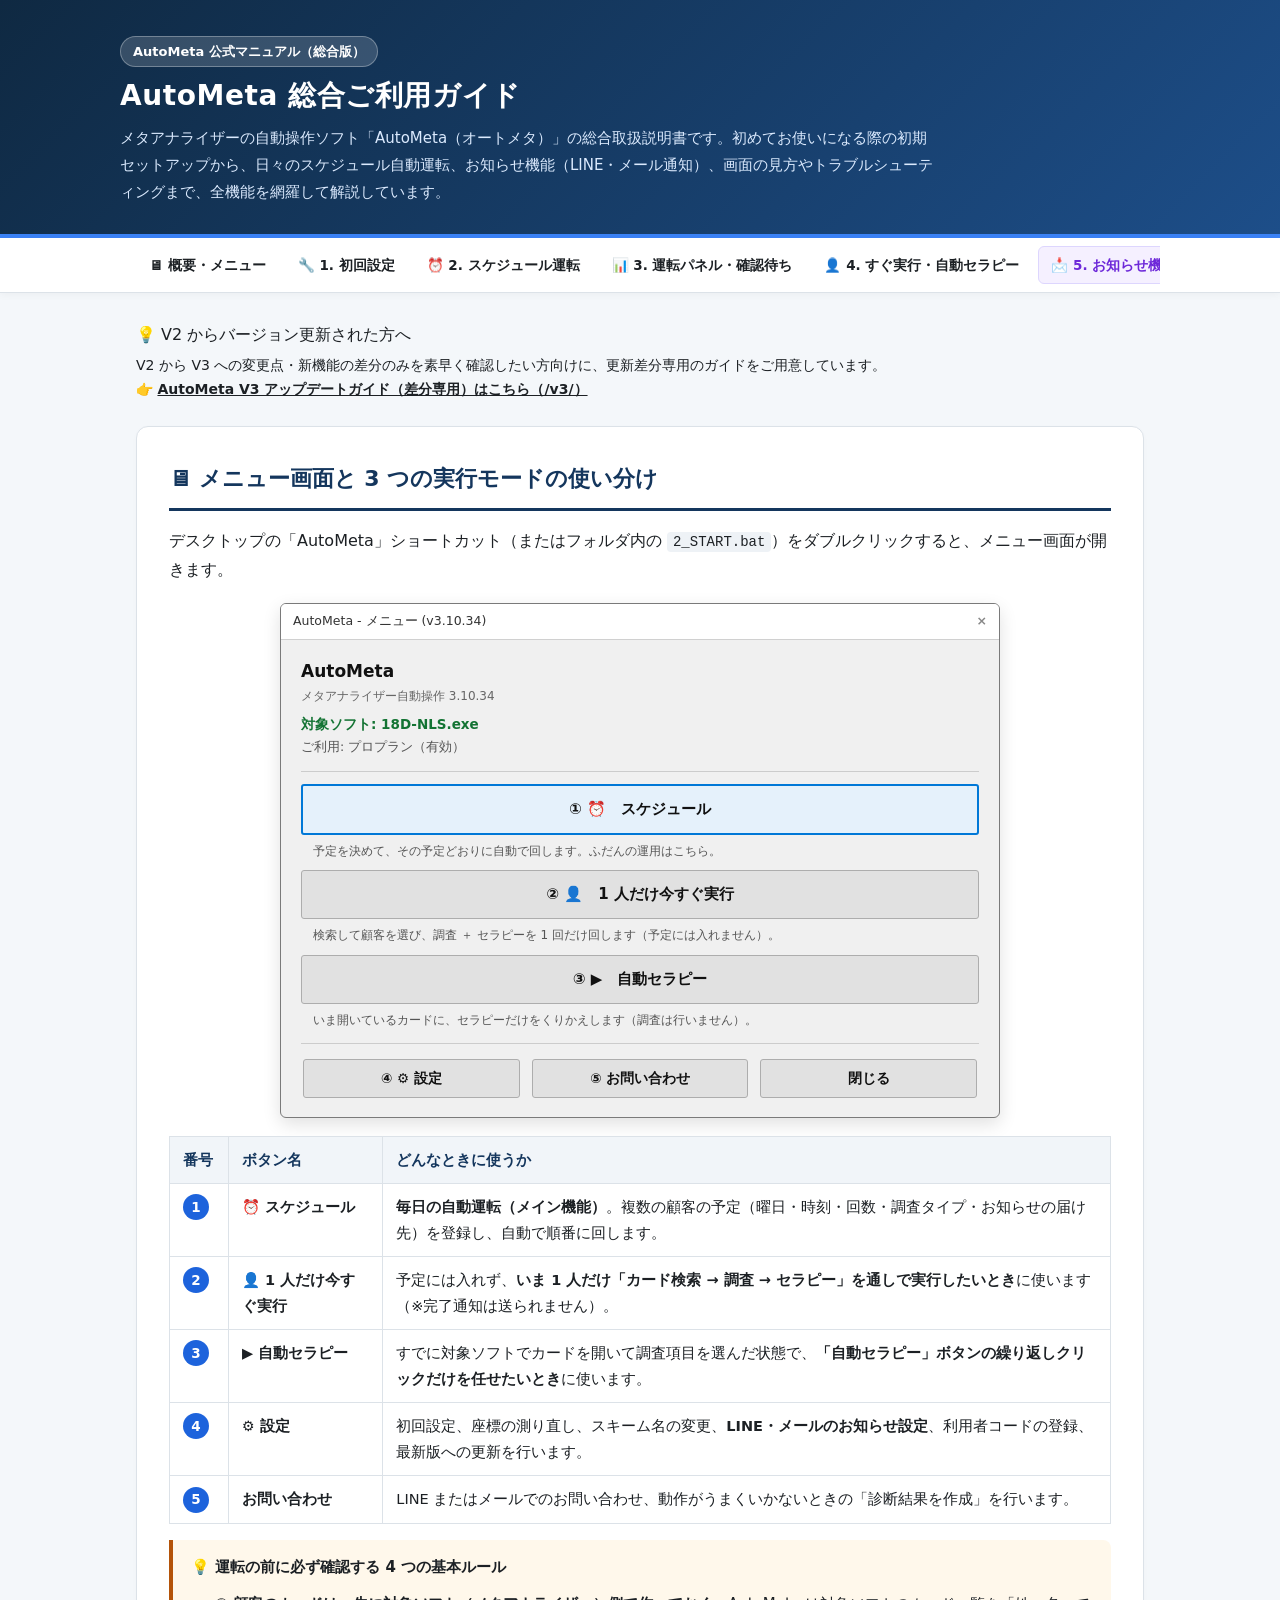
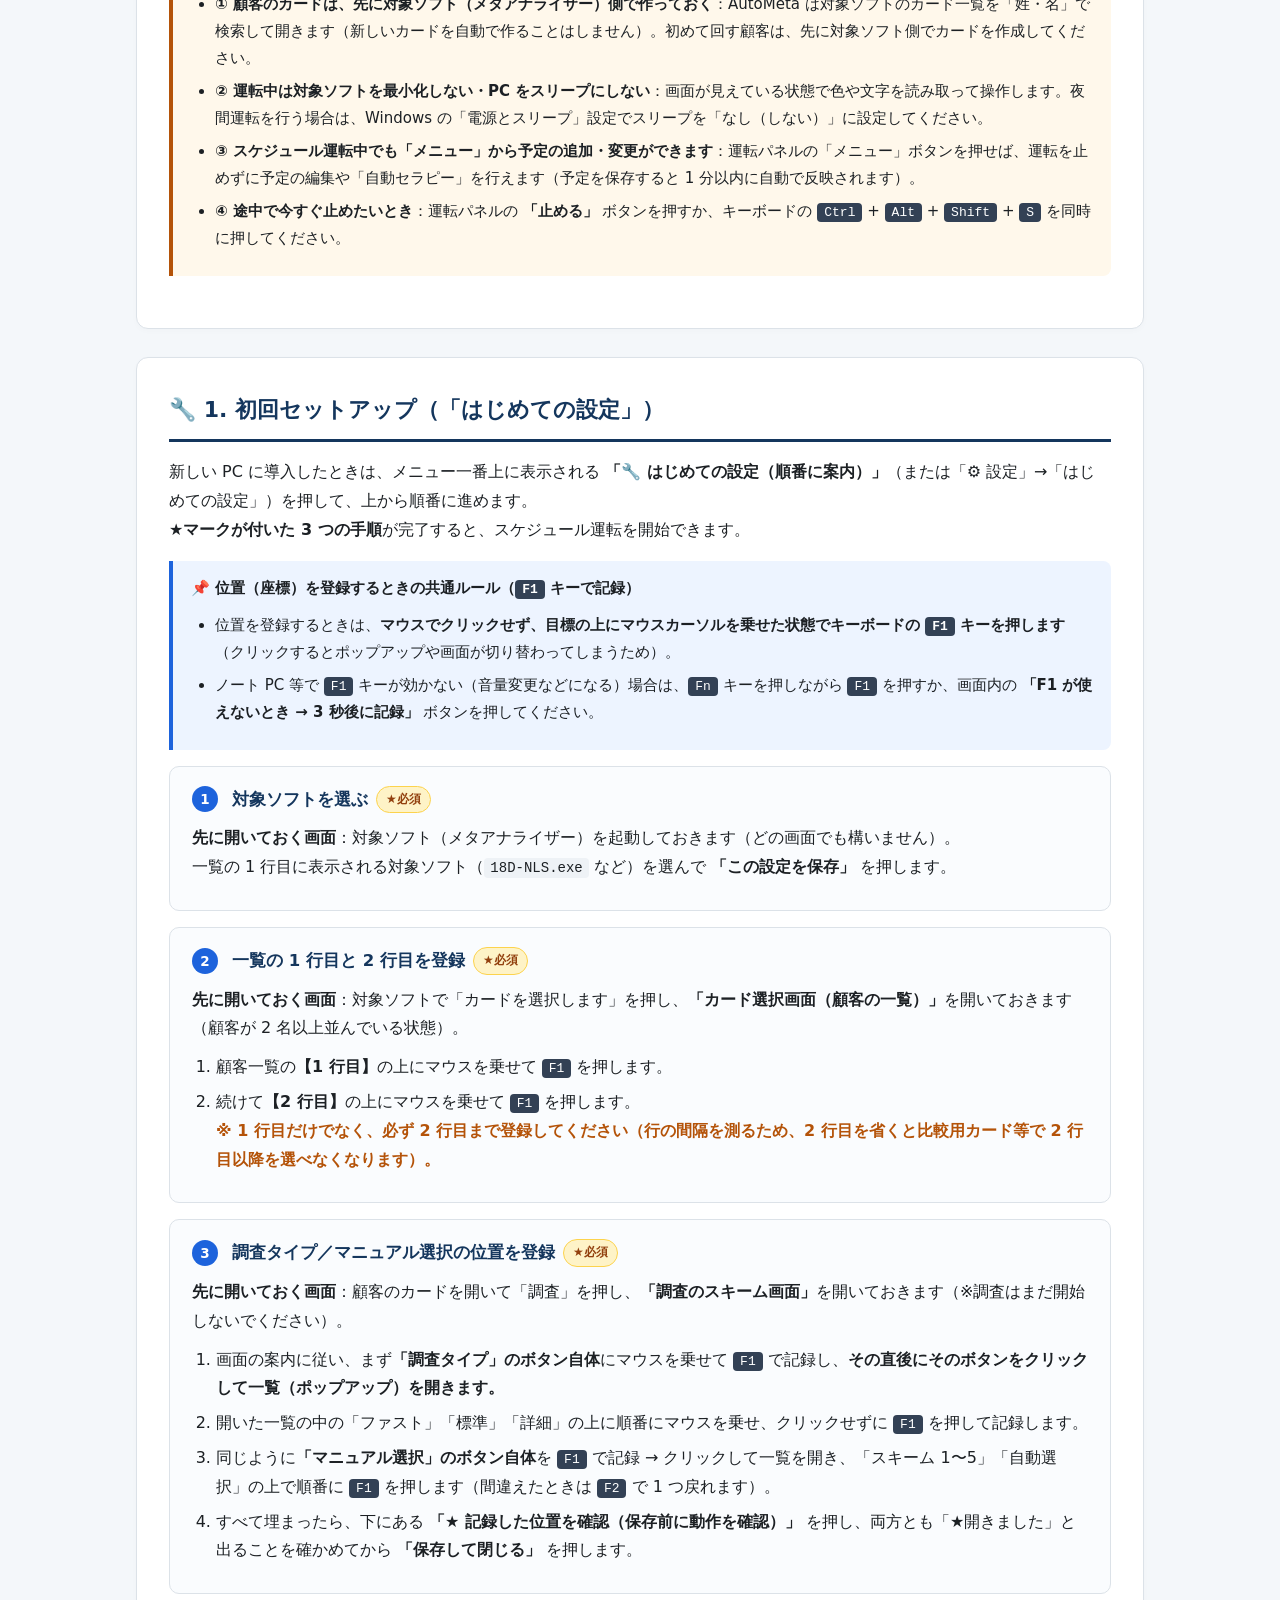
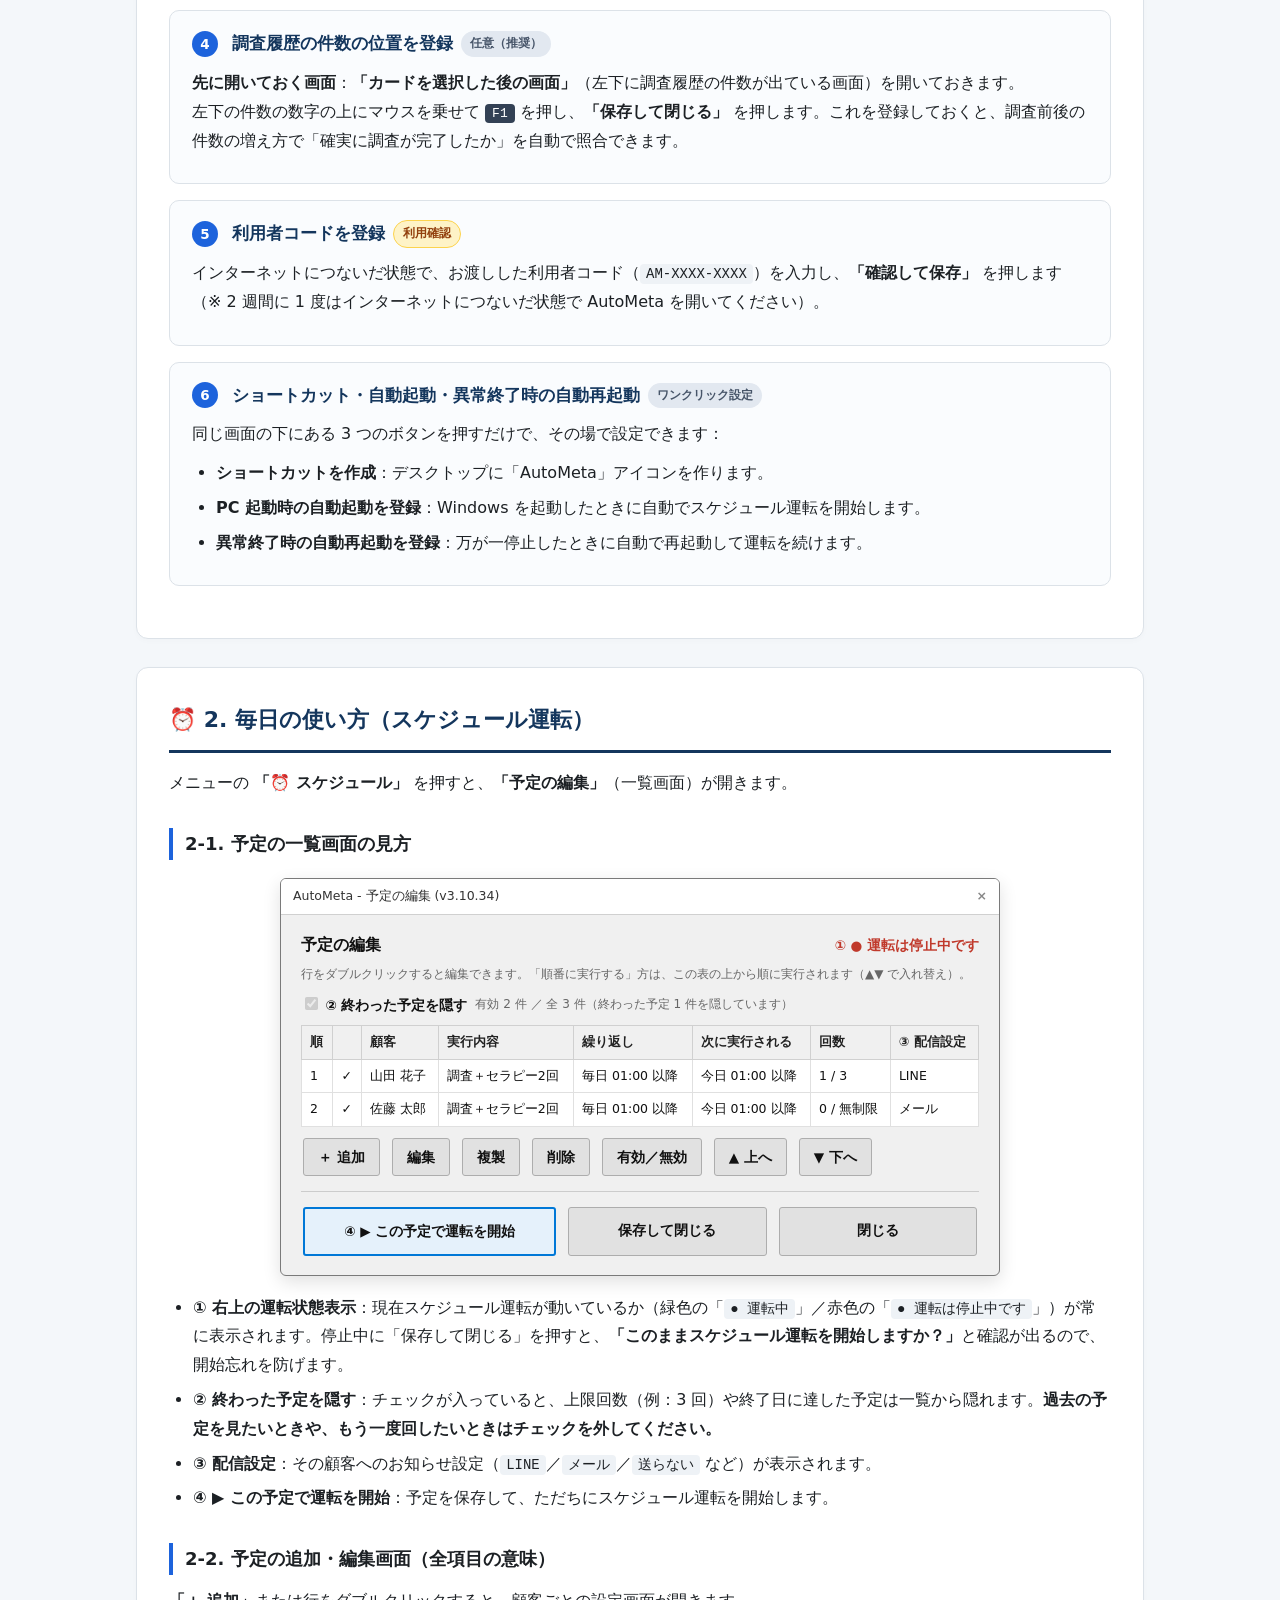
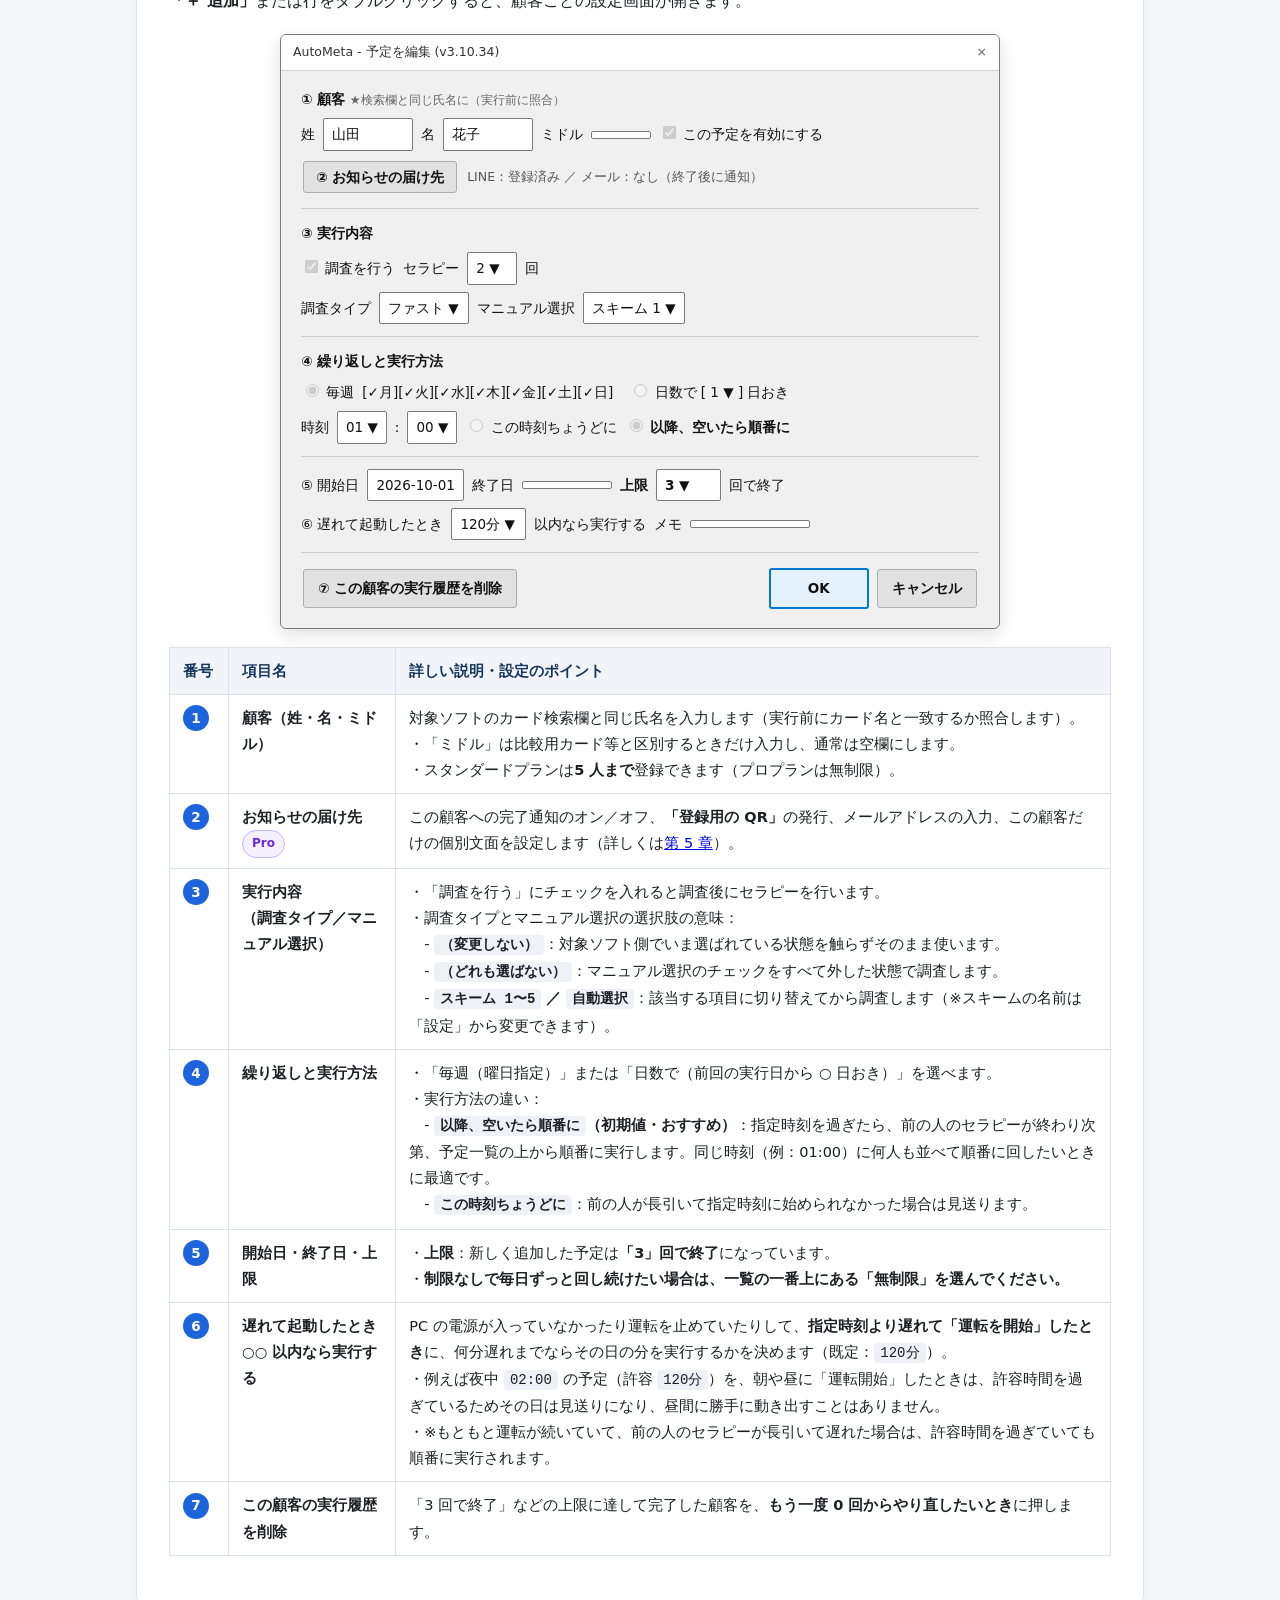
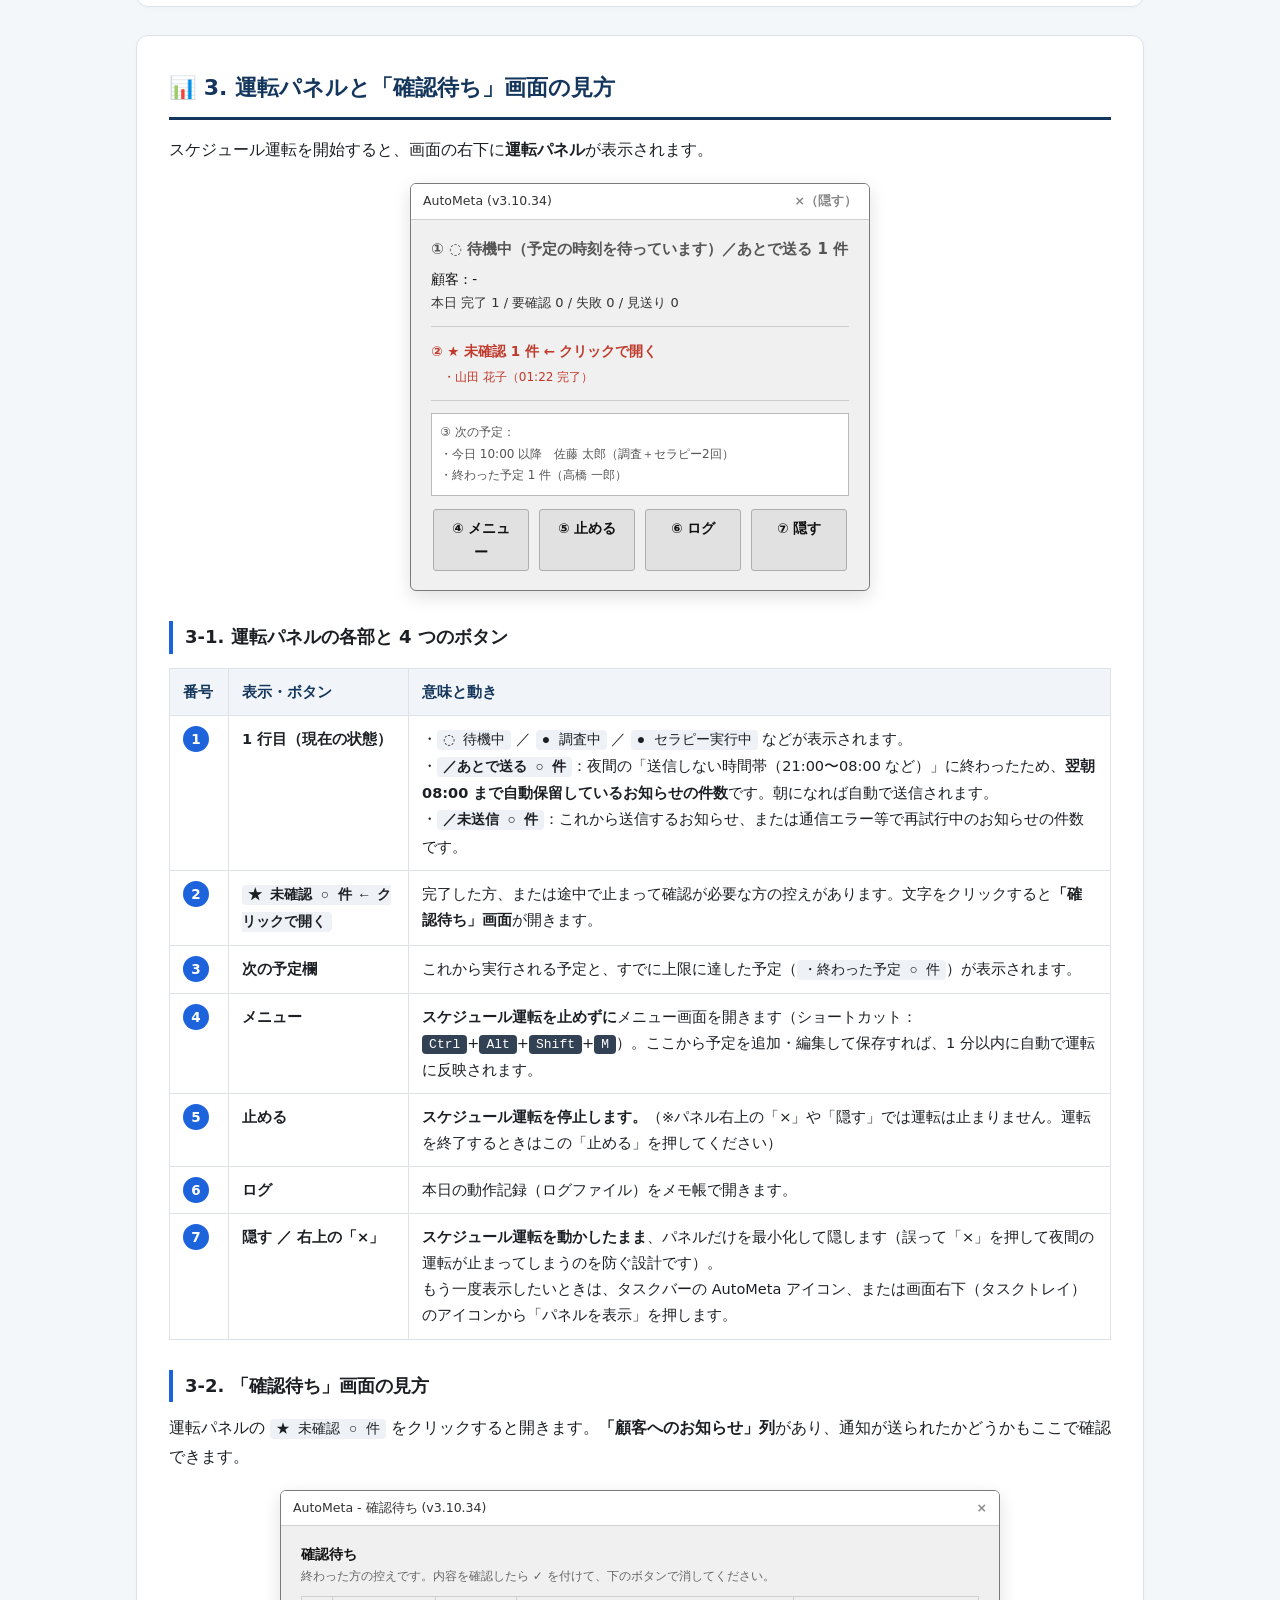
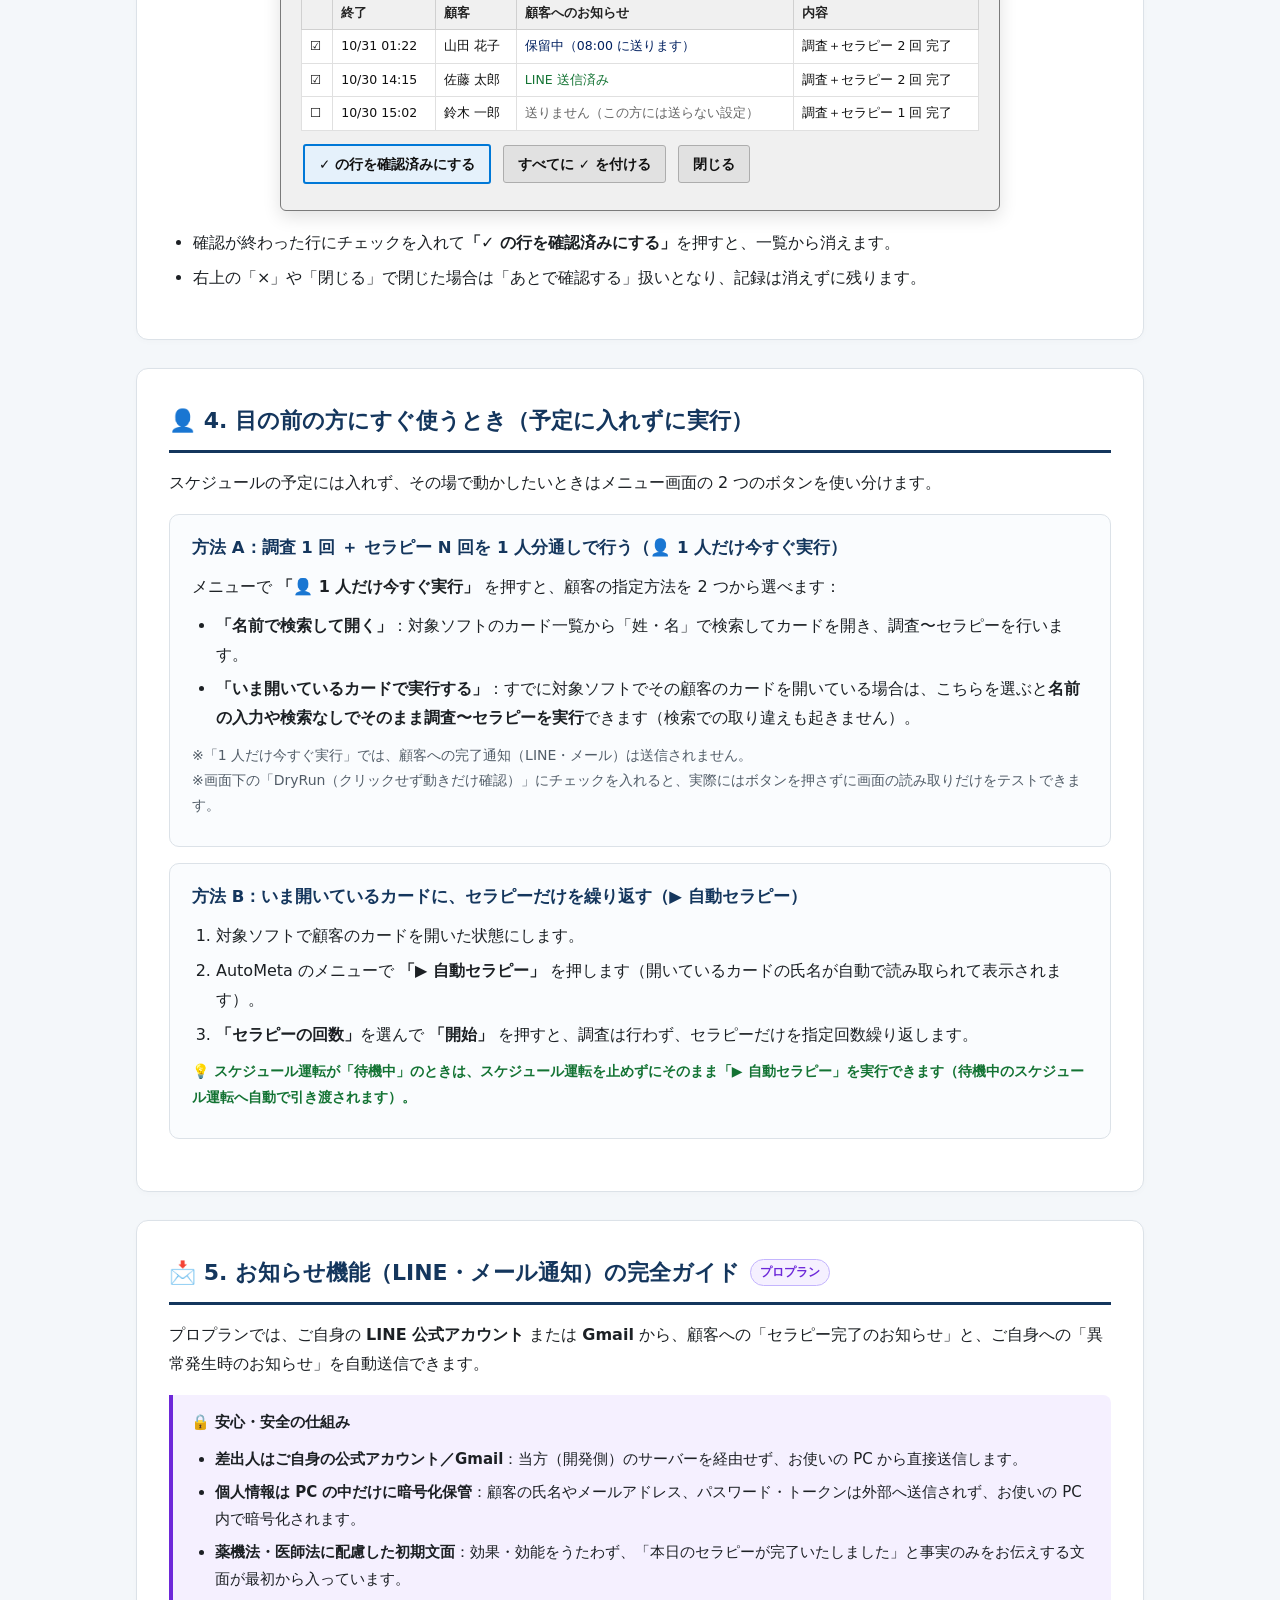
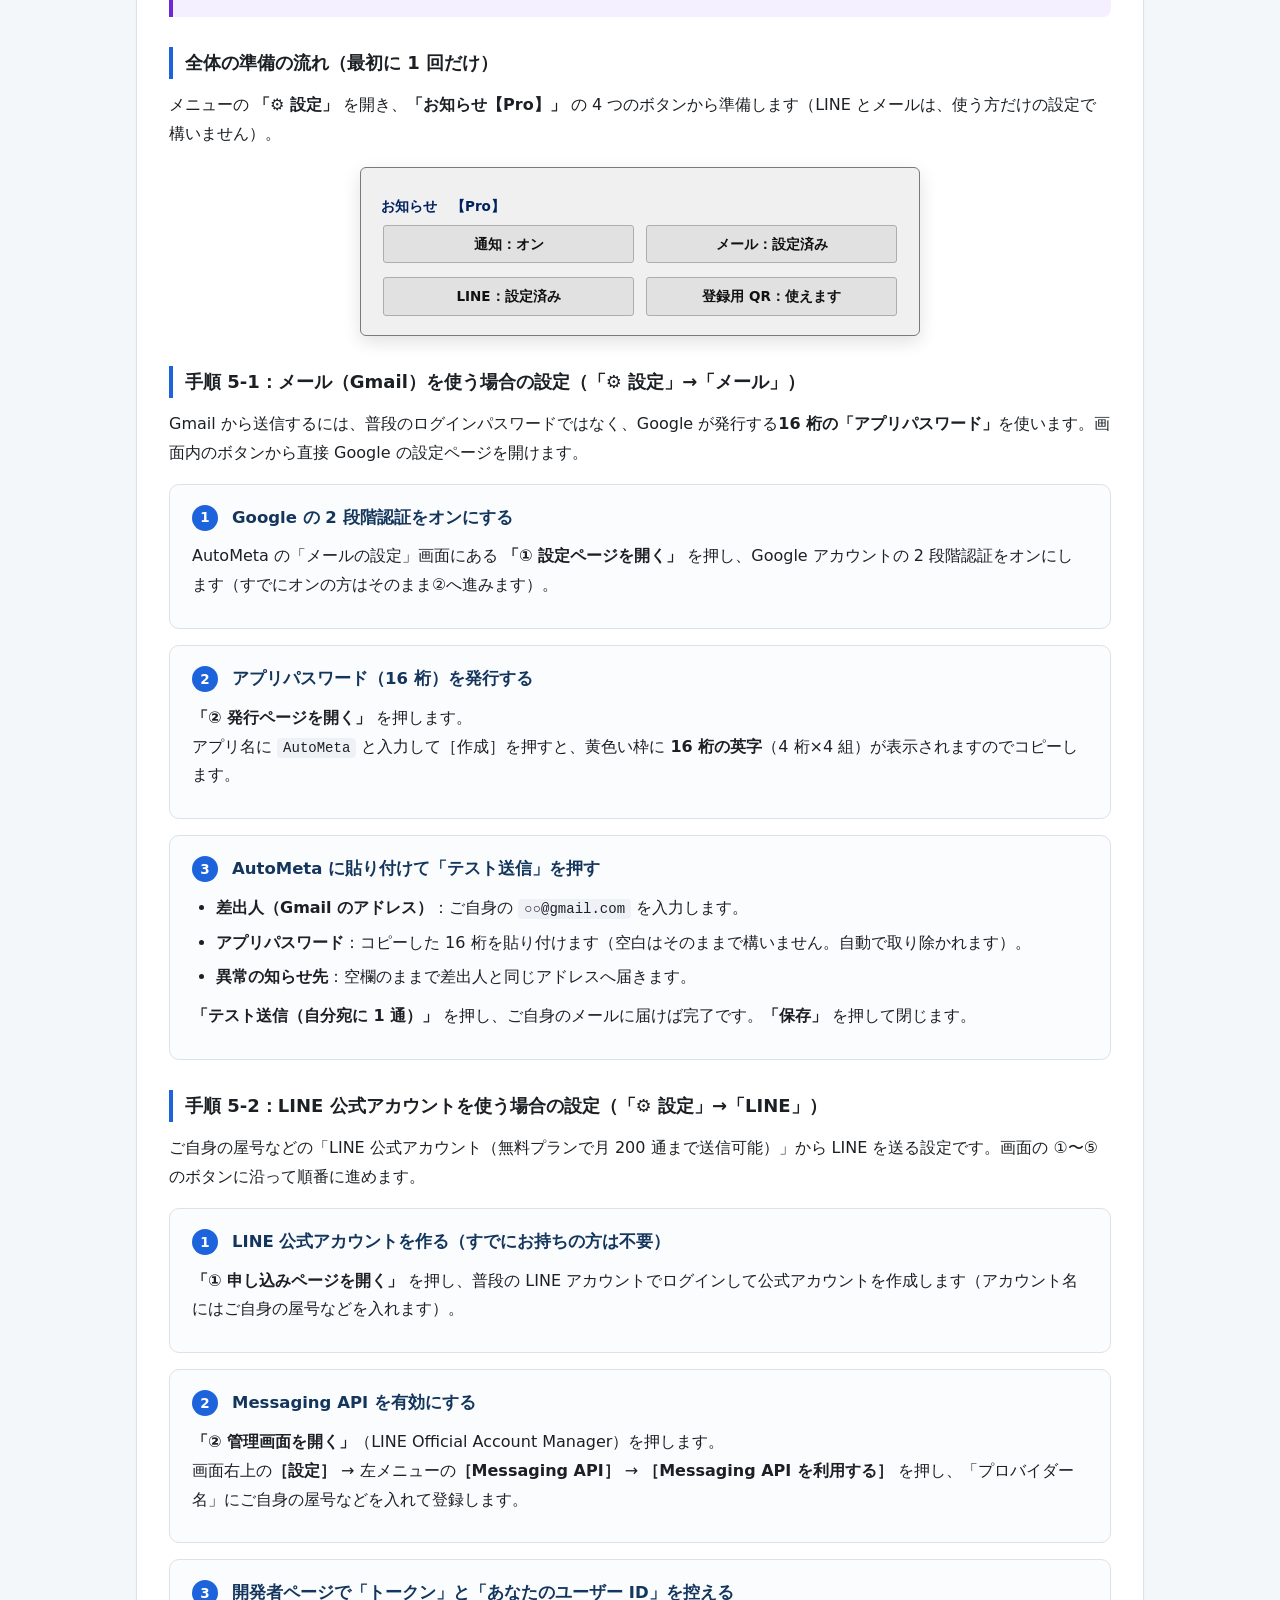
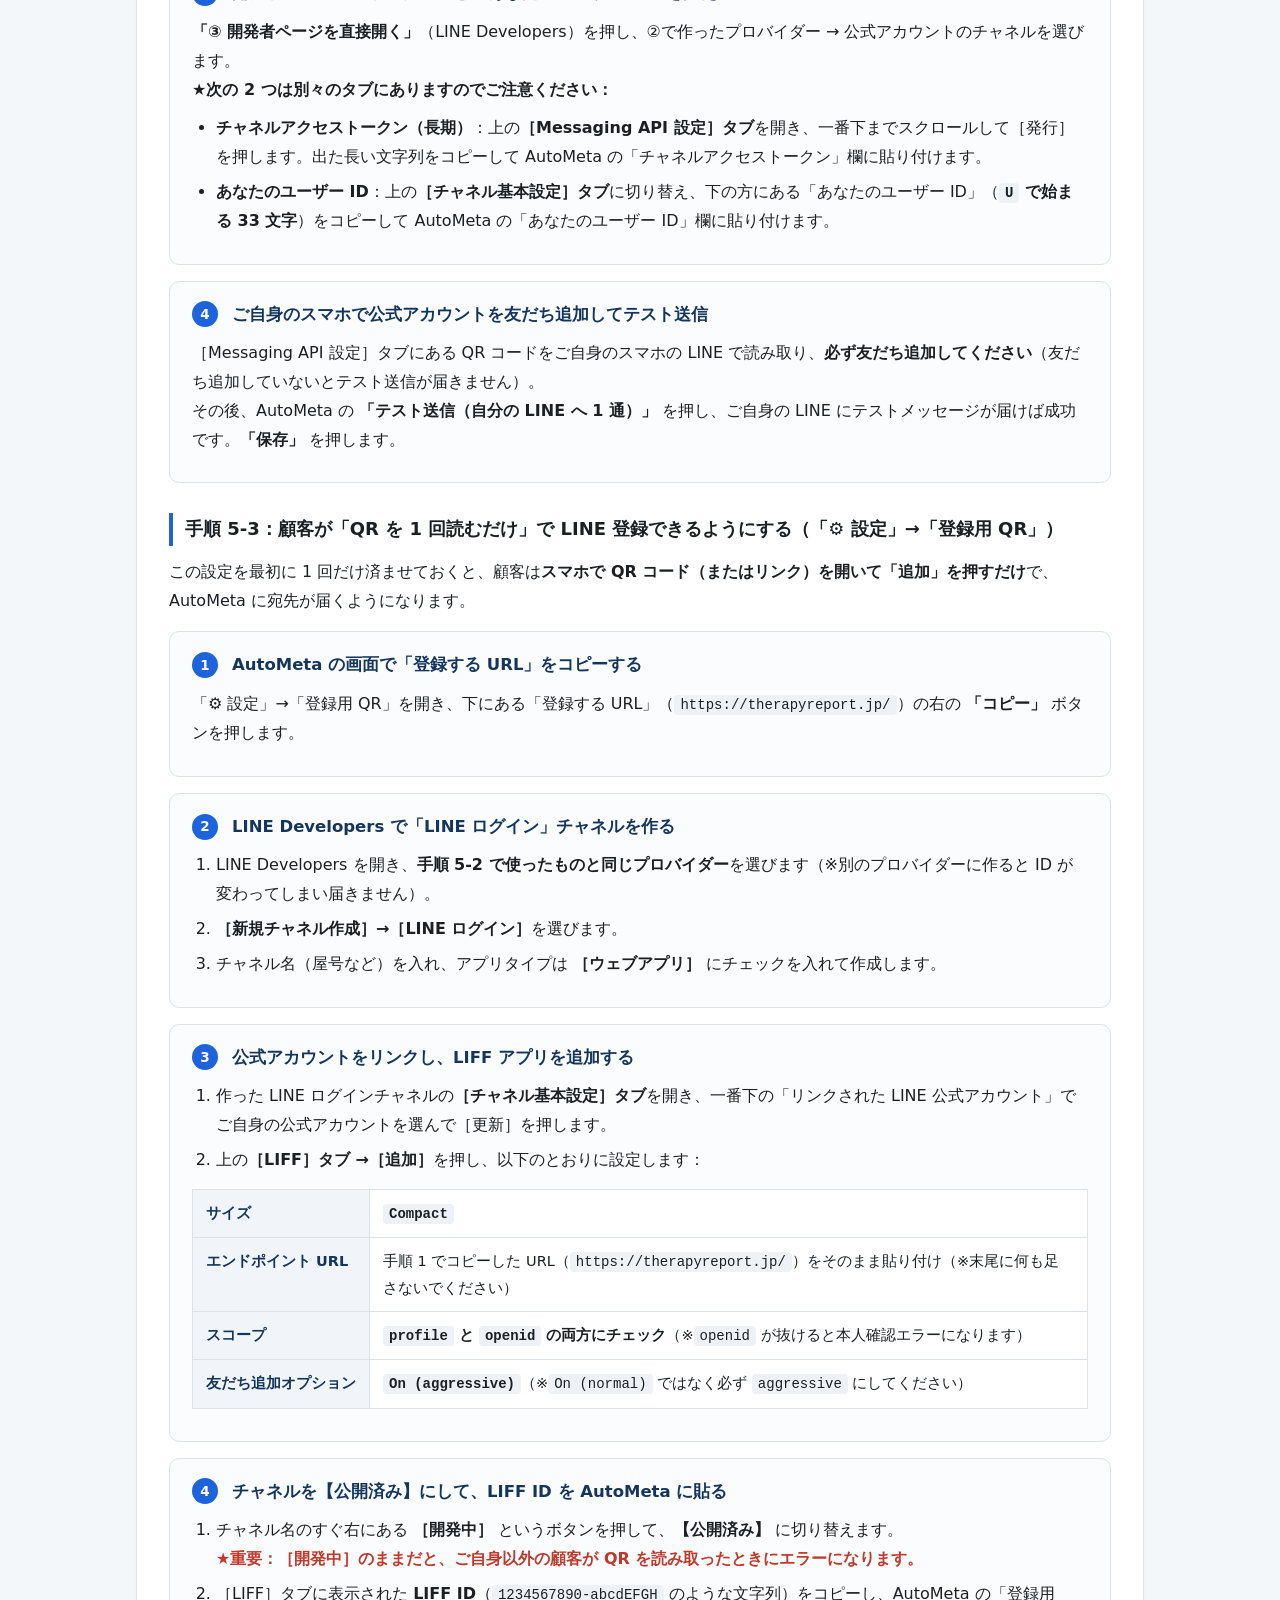
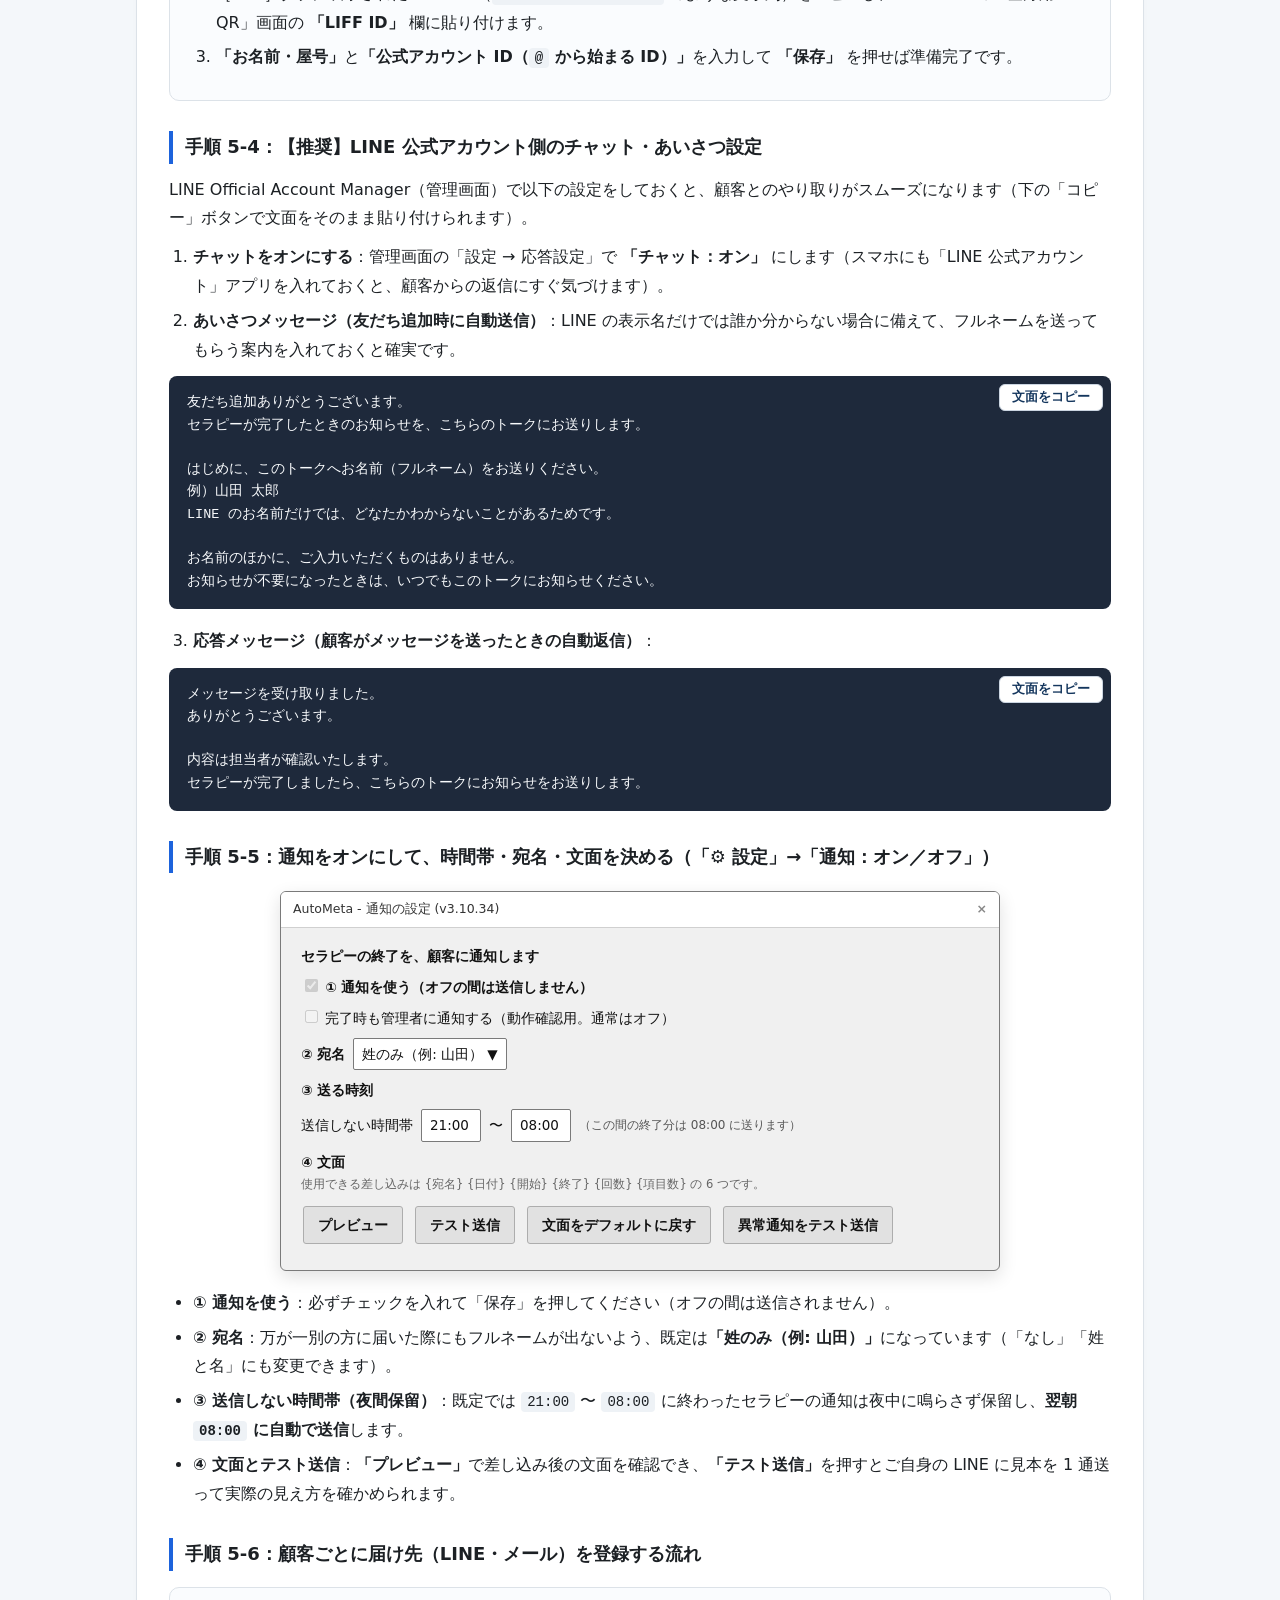
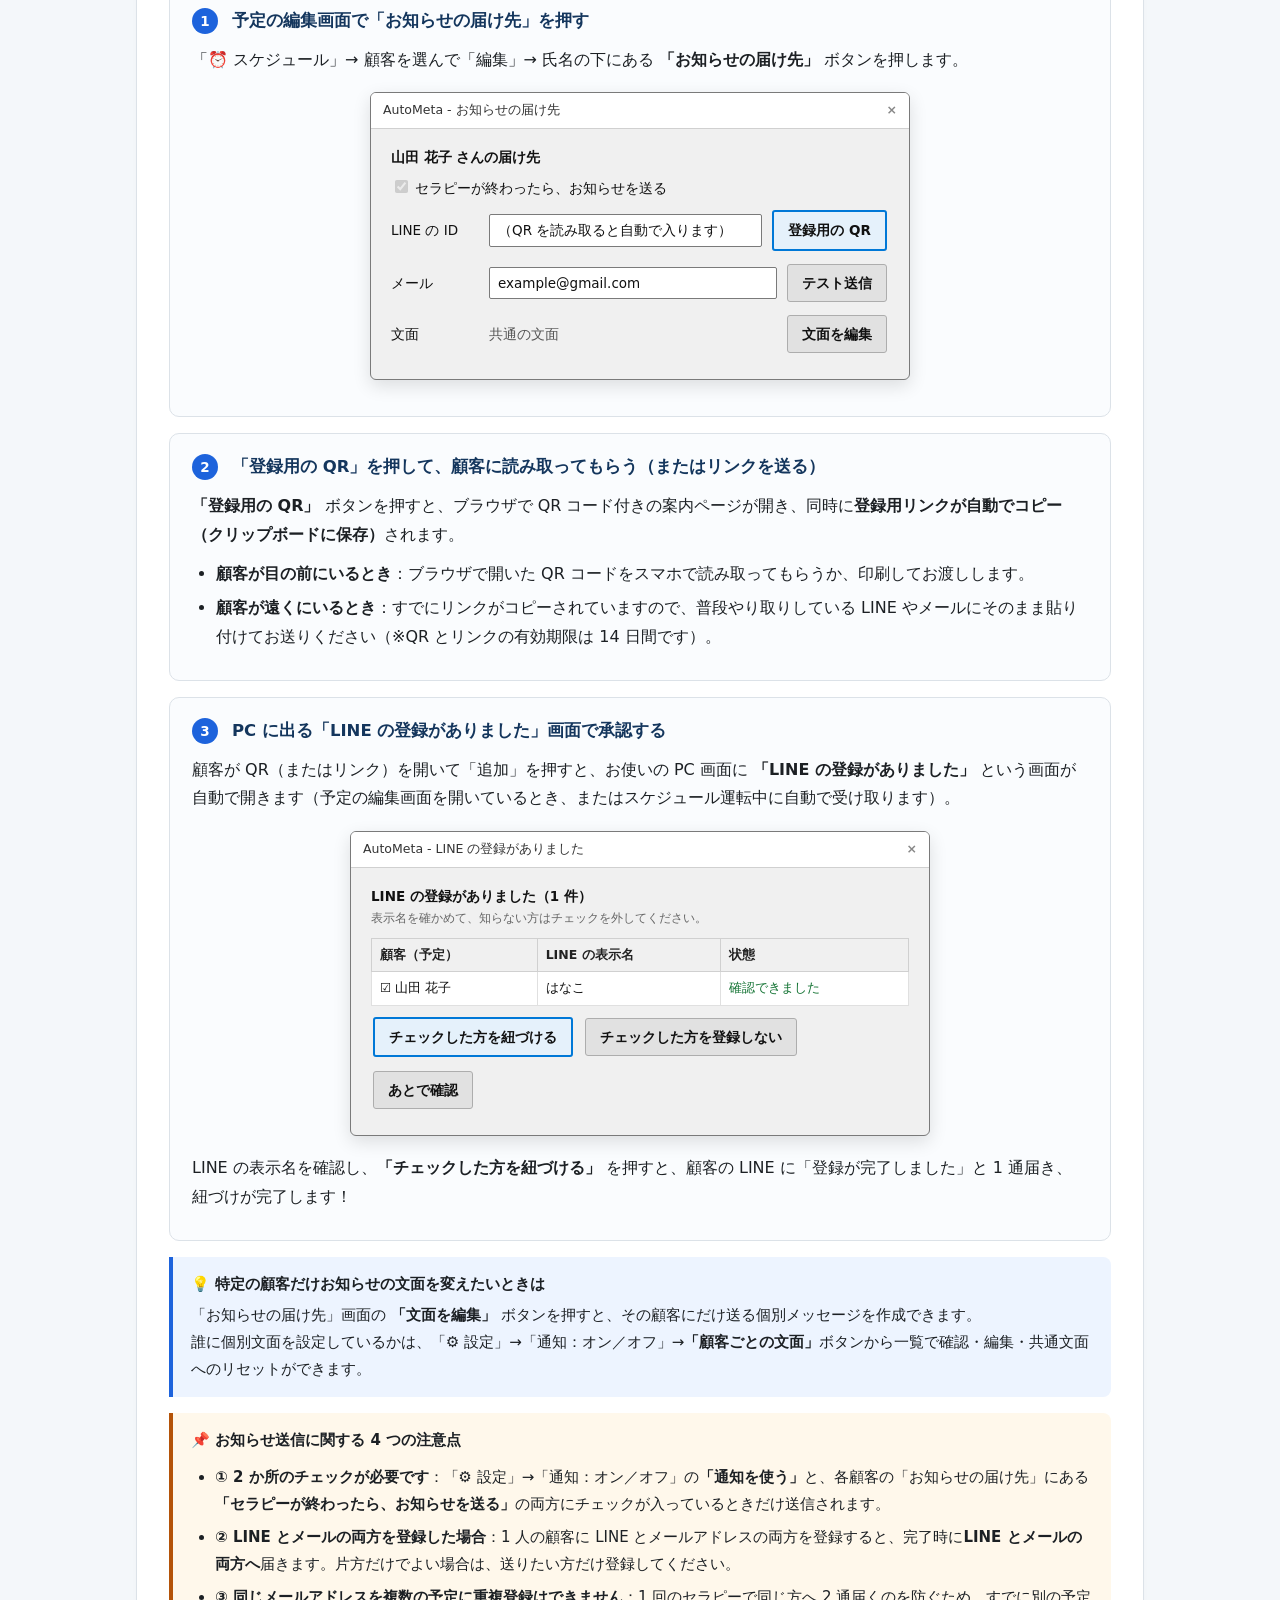
==== commit b066e750: "docs: sync general guide and autometa-v3 update guide" ====
--- a/autometa-guide/index.html
+++ b/autometa-guide/index.html
@@ -3,7 +3,7 @@
 <head>
 <meta charset="utf-8">
 <meta name="viewport" content="width=device-width, initial-scale=1">
-<title>AutoMeta V3 完全ご利用ガイド｜初期設定・毎日の使い方・お知らせ機能（LINE／メール）</title>
+<title>AutoMeta（オートメタ）総合利用ガイド｜初期設定・スケジュール運転・全機能マニュアル</title>
 <style>
   :root {
     --ink: #1c2024;
@@ -429,102 +429,36 @@
 <!-- Hero -->
 <header class="hero">
   <div class="hero-inner">
-    <span class="hero-badge">AutoMeta V3 公式マニュアル（版 3.10.34 対応）</span>
-    <h1>AutoMeta V3 完全ご利用ガイド</h1>
-    <p>初期セットアップから、毎日のスケジュール運転、V3 の新機能「LINE・メールでのお知らせ機能」まで、画面の見た目と手順をすべて解説しています。上から順番に進めるだけで全機能をお使いいただけます。</p>
+    <span class="hero-badge">AutoMeta 公式マニュアル（総合版）</span>
+    <h1>AutoMeta 総合ご利用ガイド</h1>
+    <p>メタアナライザーの自動操作ソフト「AutoMeta（オートメタ）」の総合取扱説明書です。初めてお使いになる際の初期セットアップから、日々のスケジュール自動運転、お知らせ機能（LINE・メール通知）、画面の見方やトラブルシューティングまで、全機能を網羅して解説しています。</p>
   </div>
 </header>
 
 <!-- Sticky Navigation -->
 <nav class="topnav" aria-label="目次">
   <div class="topnav-inner">
-    <a href="#v2-to-v3">🔄 V2→V3 の変更点</a>
-    <a href="#overview">🖥 メニューと基本</a>
+    <a href="#overview">🖥 概要・メニュー</a>
     <a href="#setup">🔧 1. 初回設定</a>
     <a href="#schedule">⏰ 2. スケジュール運転</a>
     <a href="#panel">📊 3. 運転パネル・確認待ち</a>
     <a href="#immediate">👤 4. すぐ実行・自動セラピー</a>
     <a href="#notify" class="nav-pro">📩 5. お知らせ機能【Pro】</a>
-    <a href="#settings">⚙ 6. 便利な設定・更新</a>
+    <a href="#settings">⚙ 6. 設定・保守</a>
     <a href="#faq">❓ 7. よくある質問（Q&A）</a>
   </div>
 </nav>
 
 <main class="container">
 
-  <!-- ===================================================================== -->
-  <!-- SECTION 0: V2 -> V3 で変わったこと                                     -->
-  <!-- ===================================================================== -->
-  <section id="v2-to-v3" class="section-card">
-    <h2>🔄 V2 から V3 へ更新された方へ（変わった点まとめ）</h2>
-    <p>V2 から V3 へ更新しても、<strong>これまで登録していた顧客・予定・座標の設定はすべてそのまま引き継がれます。</strong><br>
-    V3 では最大の目玉である<strong>「お知らせ機能（LINE・メール通知）」</strong>が追加されたほか、日々の運転で迷いやすかった箇所が以下のように改善されています。</p>
-
-    <div class="table-wrap">
-      <table>
-        <thead>
-          <tr>
-            <th>分類</th>
-            <th>変わった項目</th>
-            <th>V2 までの動き</th>
-            <th>V3（現在）の動き・ご注意点</th>
-          </tr>
-        </thead>
-        <tbody>
-          <tr>
-            <td><span class="badge badge-pro">最大の追加</span></td>
-            <td><strong>完了通知・異常通知（LINE／メール）</strong></td>
-            <td>通知機能なし（画面の「確認待ち」で見るのみ）</td>
-            <td><strong>ご自身の LINE 公式アカウント・Gmail から自動送信</strong>（プロプラン）<br>
-              ・<strong>顧客本人へ</strong>：スケジュール運転での完了通知（夜間は翌朝まで自動保留）<br>
-              ・<strong>ご自身へ</strong>：失敗・要確認・対象ソフト停止時の即時通知<br>
-              ・<strong>QR を 1 回読むだけ</strong>で顧客の LINE を簡単に紐づけ可能</td>
-          </tr>
-          <tr>
-            <td><span class="badge badge-new">新設</span></td>
-            <td><strong>通知状態の一覧表示</strong></td>
-            <td>なし</td>
-            <td>・予定一覧に<strong>「配信設定」列</strong>が追加<br>
-              ・「確認待ち」画面に<strong>「顧客へのお知らせ」列</strong>が追加され、<code>LINE 送信済み</code>／<code>保留中（08:00 に送ります）</code>／<code>送りません</code> が一目で分かる</td>
-          </tr>
-          <tr>
-            <td><span class="badge badge-req">重要</span></td>
-            <td><strong>新しい予定の「上限」と「実行方法」の初期値</strong></td>
-            <td>・上限：<strong>無制限</strong><br>・実行方法：<strong>この時刻ちょうどに</strong></td>
-            <td>・上限：<strong>3 回で終了</strong>（※毎日ずっと制限なしで続ける場合は<strong>「無制限」</strong>に変更してください）<br>
-              ・実行方法：<strong>以降、空いたら順番に</strong>（前の人が長引いても見送られず順番に実行）</td>
-          </tr>
-          <tr>
-            <td><span class="badge badge-req">重要</span></td>
-            <td><strong>「終わった予定を隠す」チェック</strong></td>
-            <td>上限に達した予定もすべて一覧に並び続けていた</td>
-            <td>予定一覧の上部に<strong>「終わった予定を隠す」</strong>（初期状態でオン）を追加。<br>
-              完了した予定は自動で隠れます。<strong>「登録した人が消えた？」と思ったときはチェックを外すと表示されます。</strong></td>
-          </tr>
-          <tr>
-            <td><span class="badge badge-new">改善</span></td>
-            <td><strong>運転状態の表示と、開始し忘れ防止</strong></td>
-            <td>予定を保存して閉じたあと、運転開始を押し忘れることがあった</td>
-            <td>予定一覧の右上に<strong>「● 運転中（緑）」／「● 運転は停止中です（赤）」</strong>を常時表示。<br>
-              停止中に「保存して閉じる」を押すと、<strong>「このままスケジュール運転を開始しますか？」</strong>と確認が出ます。</td>
-          </tr>
-          <tr>
-            <td><span class="badge badge-new">改善</span></td>
-            <td><strong>対象ソフトが消えたときの「続きから再開」</strong></td>
-            <td>再起動しても、途中だった人の残りは行わなかった</td>
-            <td>運転中に対象ソフトが異常終了・消失した際、自動で立ち上げ直して画面の準備を待ち、<strong>終わったセラピー回数の続きから自動で再開</strong>します。</td>
-          </tr>
-          <tr>
-            <td><span class="badge badge-new">改善</span></td>
-            <td><strong>メニューと設定画面の整理</strong></td>
-            <td>「設定」の中にすべてのボタンが並んでいた</td>
-            <td>・メニュー下部に<strong>「お問い合わせ」</strong>ボタンを新設<br>
-              ・設定画面を見出しごとに整理し、座標の再登録は<strong>「測定値を設定し直す →」</strong>に集約</td>
-          </tr>
-        </tbody>
-      </table>
-    </div>
-  </section>
+  <!-- Version Update Notice Banner -->
+  <div class="callout callout-tip" style="margin-top:8px;margin-bottom:24px;">
+    <div class="callout-title">💡 V2 からバージョン更新された方へ</div>
+    <p style="margin:4px 0 0;font-size:14px;line-height:1.7;">
+      V2 から V3 への変更点・新機能の差分のみを素早く確認したい方向けに、更新差分専用のガイドをご用意しています。<br>
+      👉 <a href="/v3/" style="font-weight:700;color:var(--brand-primary);text-decoration:underline;">AutoMeta V3 アップデートガイド（差分専用）はこちら（/v3/）</a>
+    </p>
+  </div>
 
   <!-- ===================================================================== -->
   <!-- SECTION 1: メニュー画面と基本ルール                                    -->
@@ -948,7 +882,7 @@
     </div>
 
     <h3>3-2. 「確認待ち」画面の見方</h3>
-    <p>運転パネルの <code>★ 未確認 ○ 件</code> をクリックすると開きます。V3 では<strong>「顧客へのお知らせ」列</strong>が追加され、通知が送られたかどうかもここで確認できます。</p>
+    <p>運転パネルの <code>★ 未確認 ○ 件</code> をクリックすると開きます。<strong>「顧客へのお知らせ」列</strong>があり、通知が送られたかどうかもここで確認できます。</p>
 
     <div class="win-mock">
       <div class="win-titlebar">
@@ -1346,7 +1280,7 @@
             <td><strong>この PC</strong></td>
             <td><strong>異常終了時の自動再起動</strong></td>
             <td>オンにすると、万が一停止したときに 1 分以内に自動で再起動します。<br>
-              また V3 では、運転中に対象ソフト（メタアナライザー）が異常終了しても、自動で立ち上げ直して<strong>終わったセラピー回数の続きから自動で再開</strong>します。</td>
+              また、運転中に対象ソフト（メタアナライザー）が異常終了しても、自動で立ち上げ直して<strong>終わったセラピー回数の続きから自動で再開</strong>します。</td>
           </tr>
           <tr>
             <td><strong>ご利用</strong></td>
@@ -1476,7 +1410,7 @@
 </main>
 
 <footer>
-  AutoMeta V3 ご利用ガイド（版 3.10.34 対応）
+  AutoMeta 総合ご利用ガイド（版 3.10.34 対応）｜<a href="/v3/" style="color:#60a5fa;text-decoration:underline;">V3 アップデートガイドはこちら</a>
 </footer>
 
 <script>
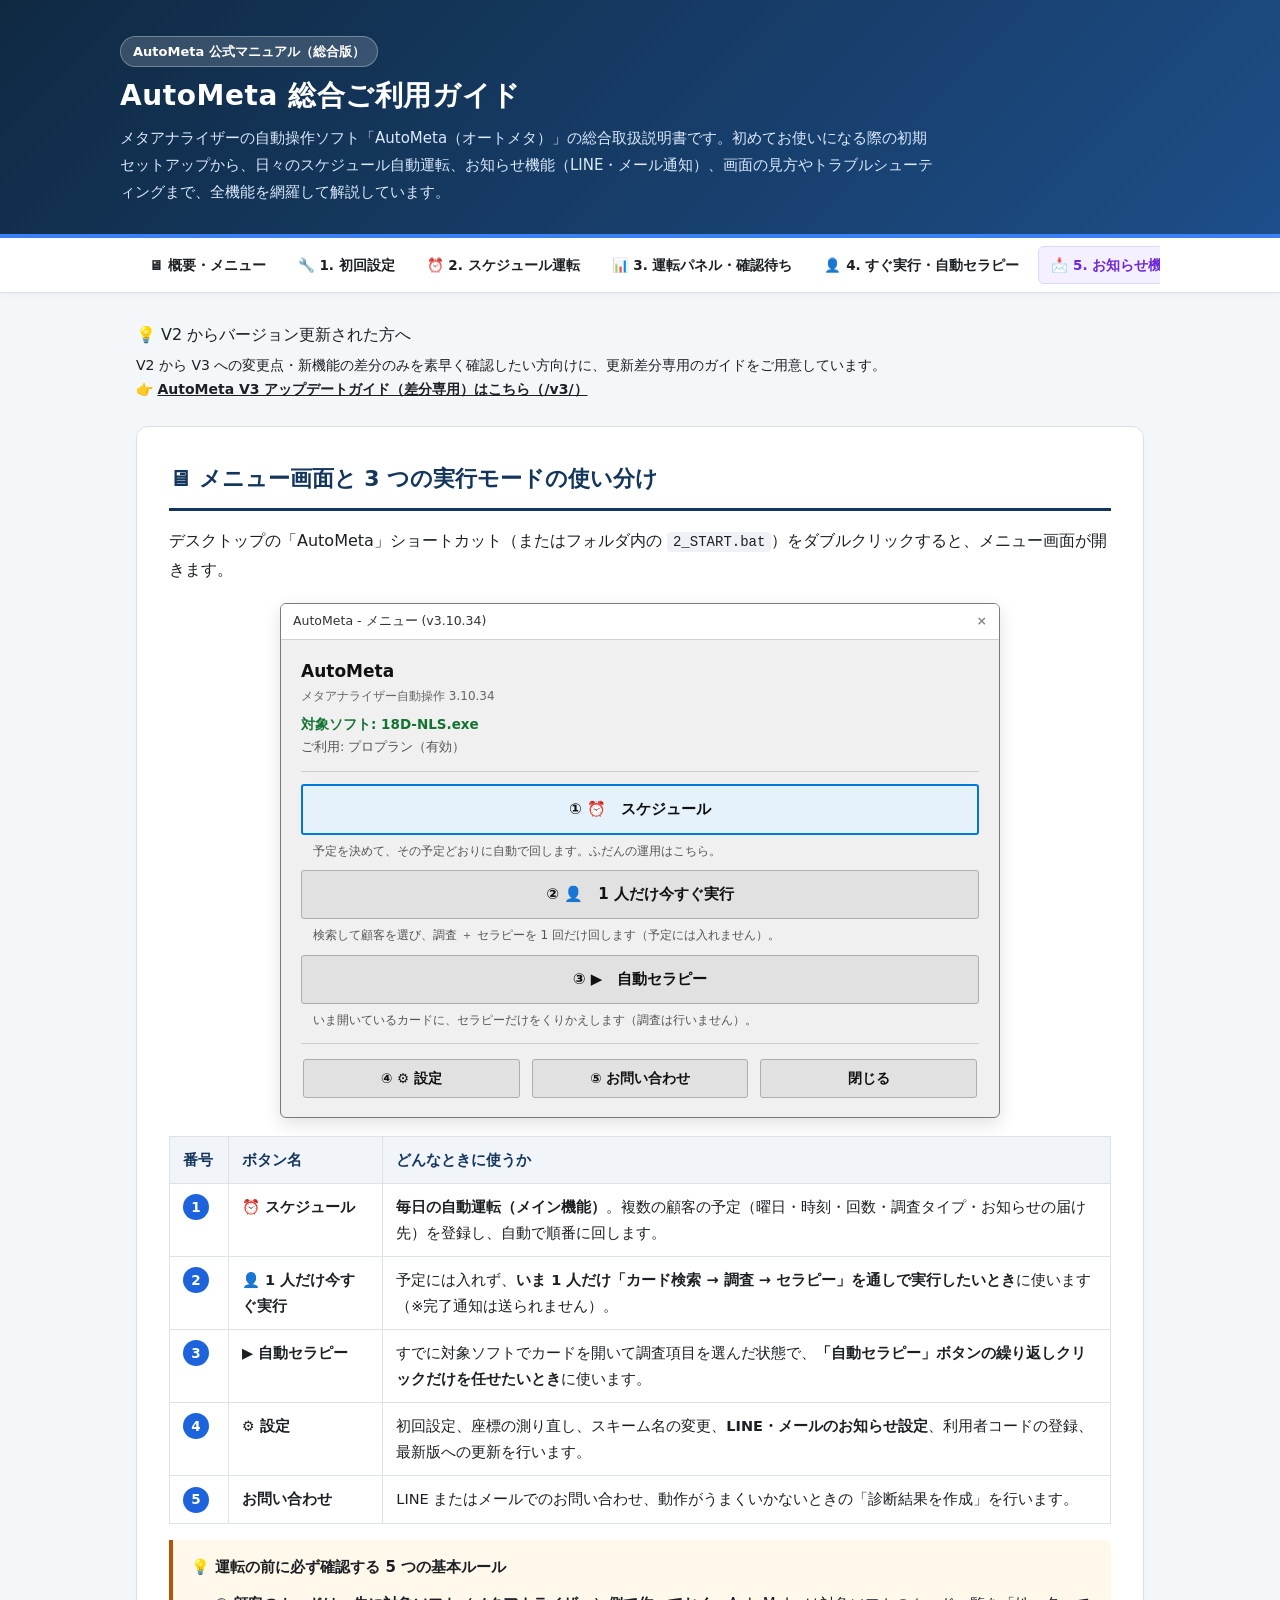
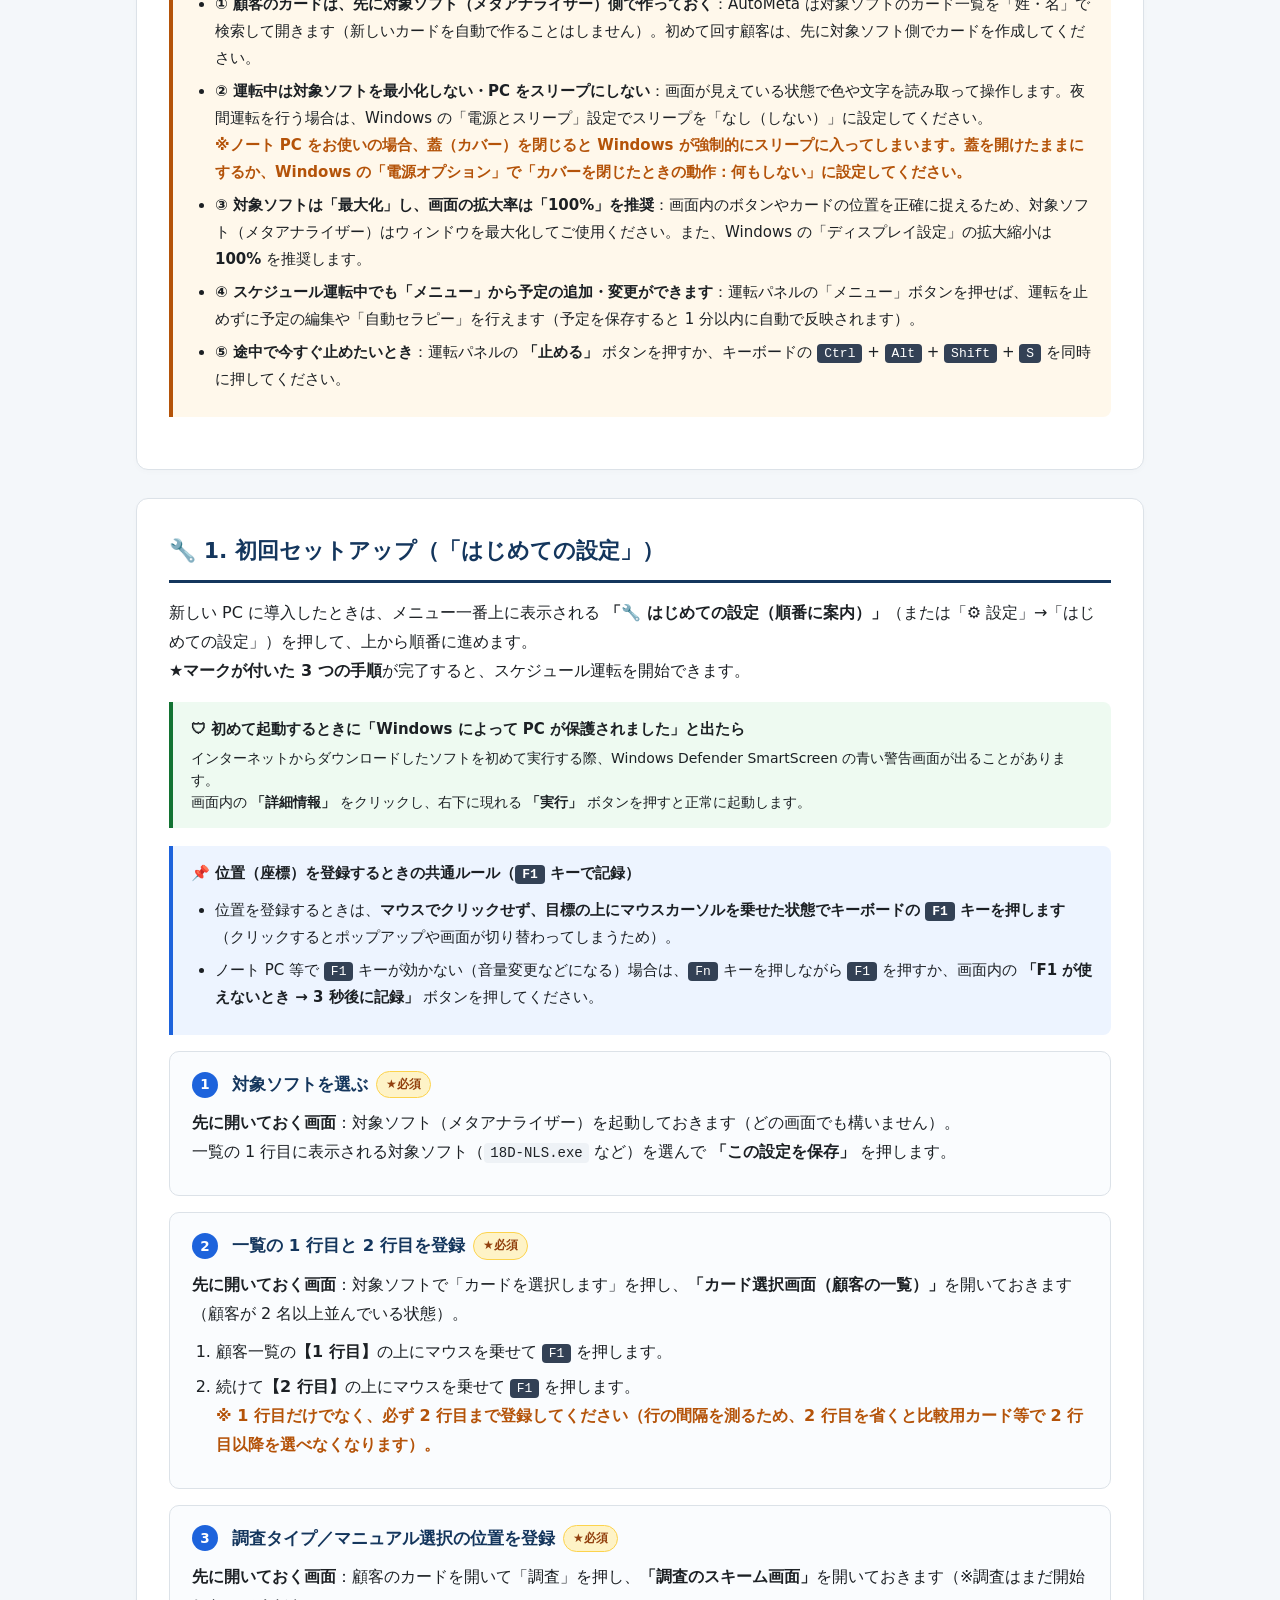
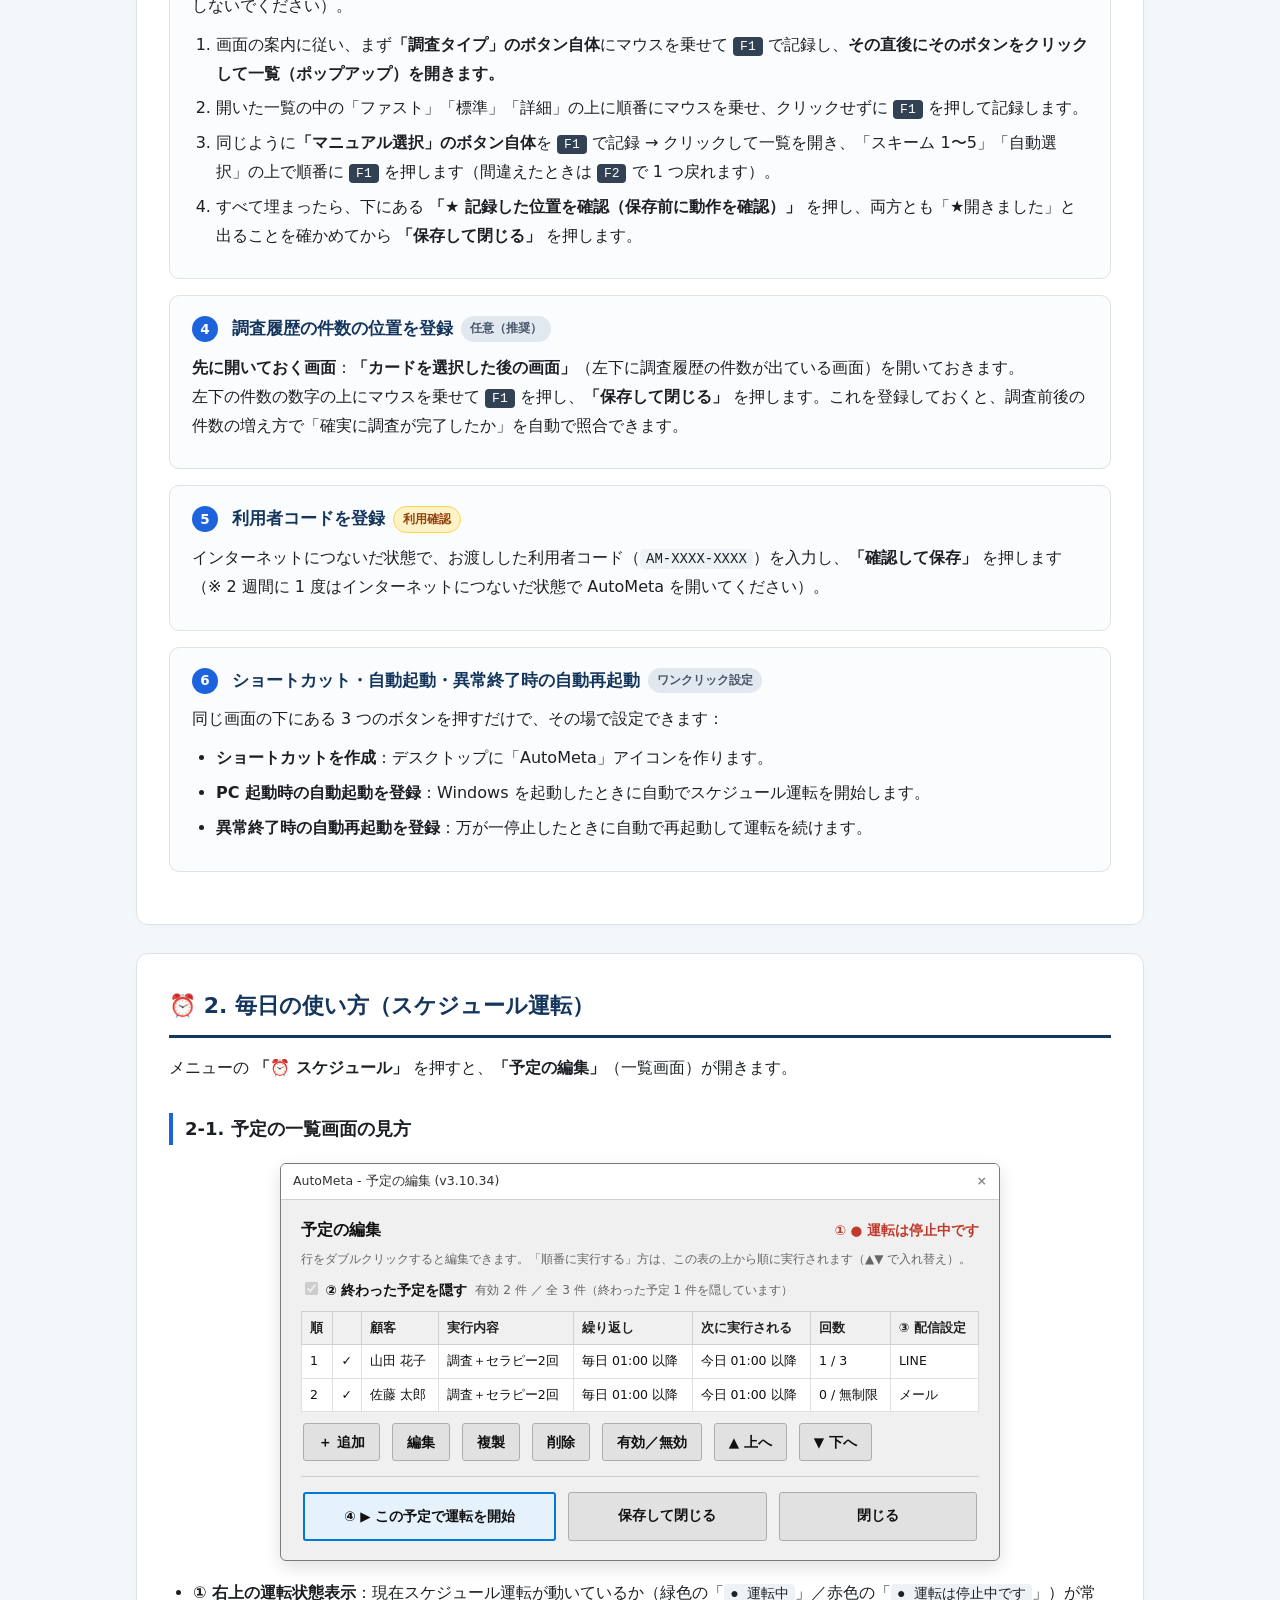
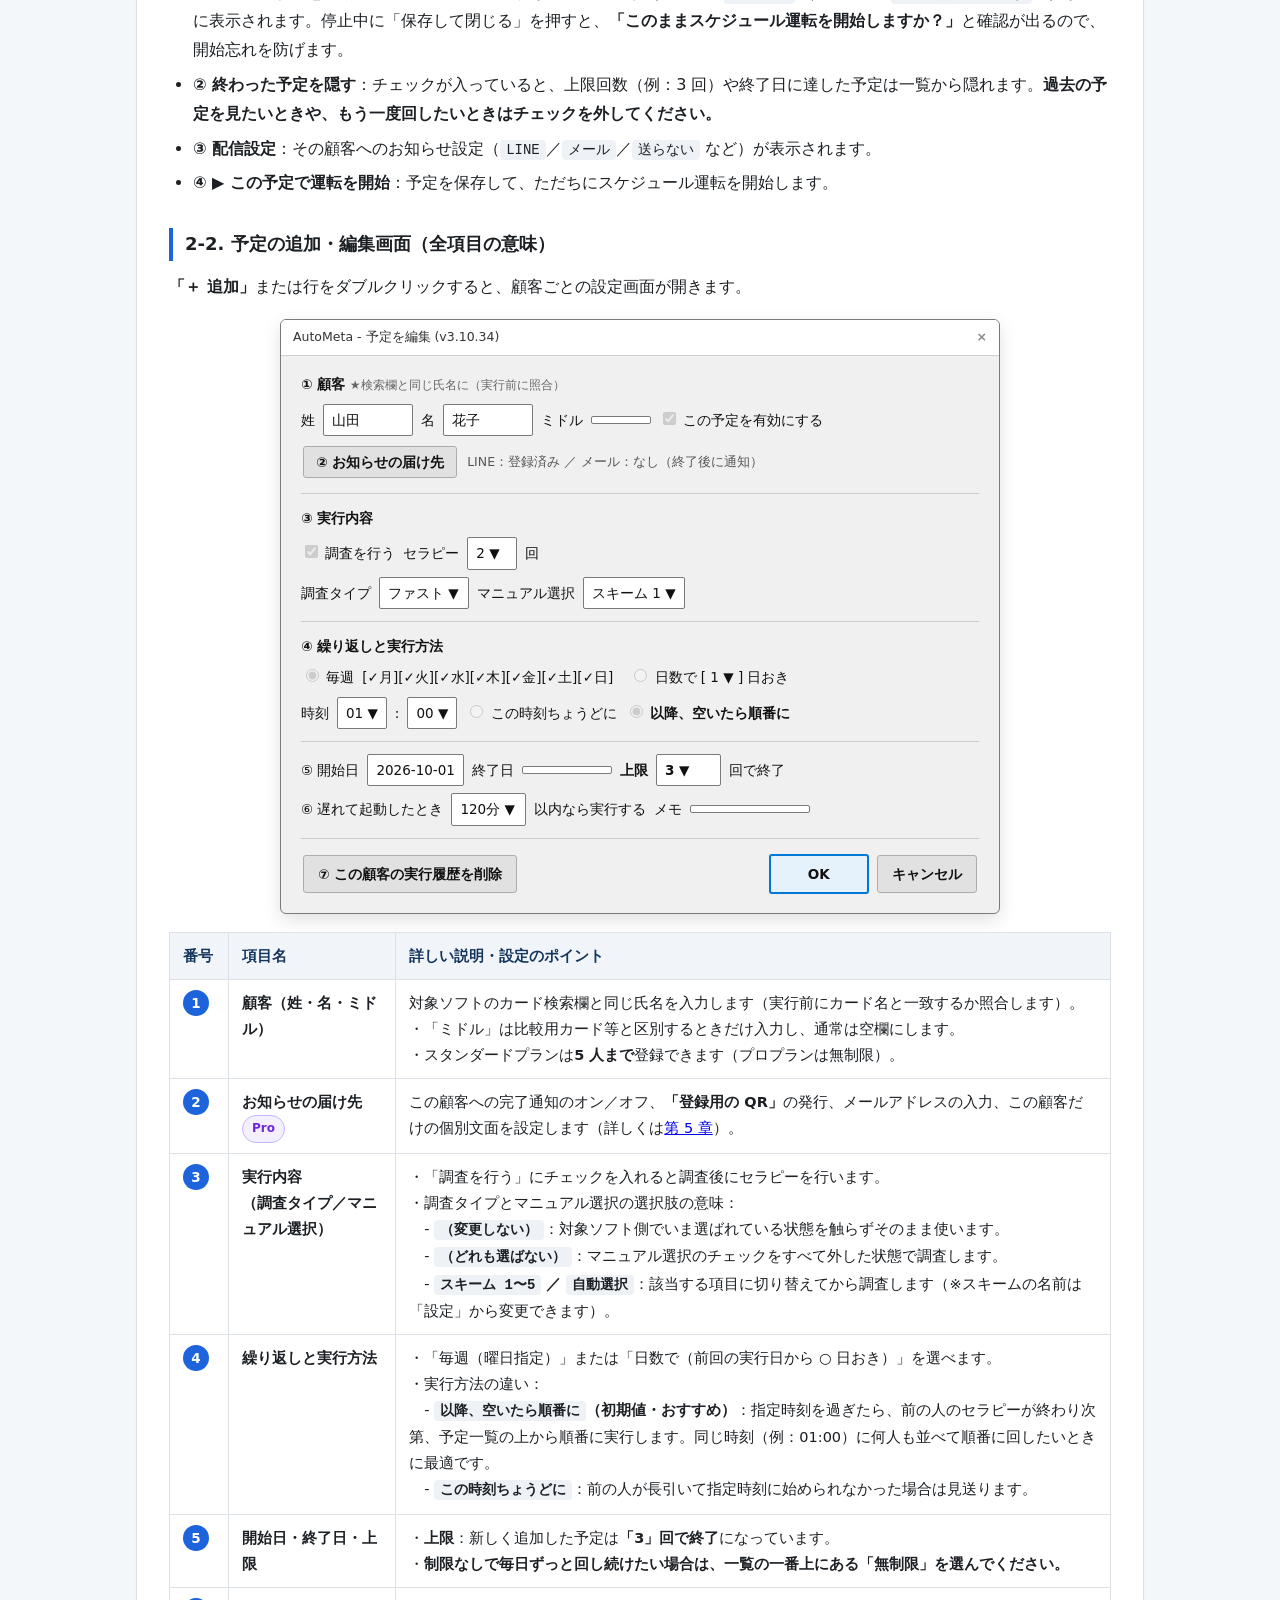
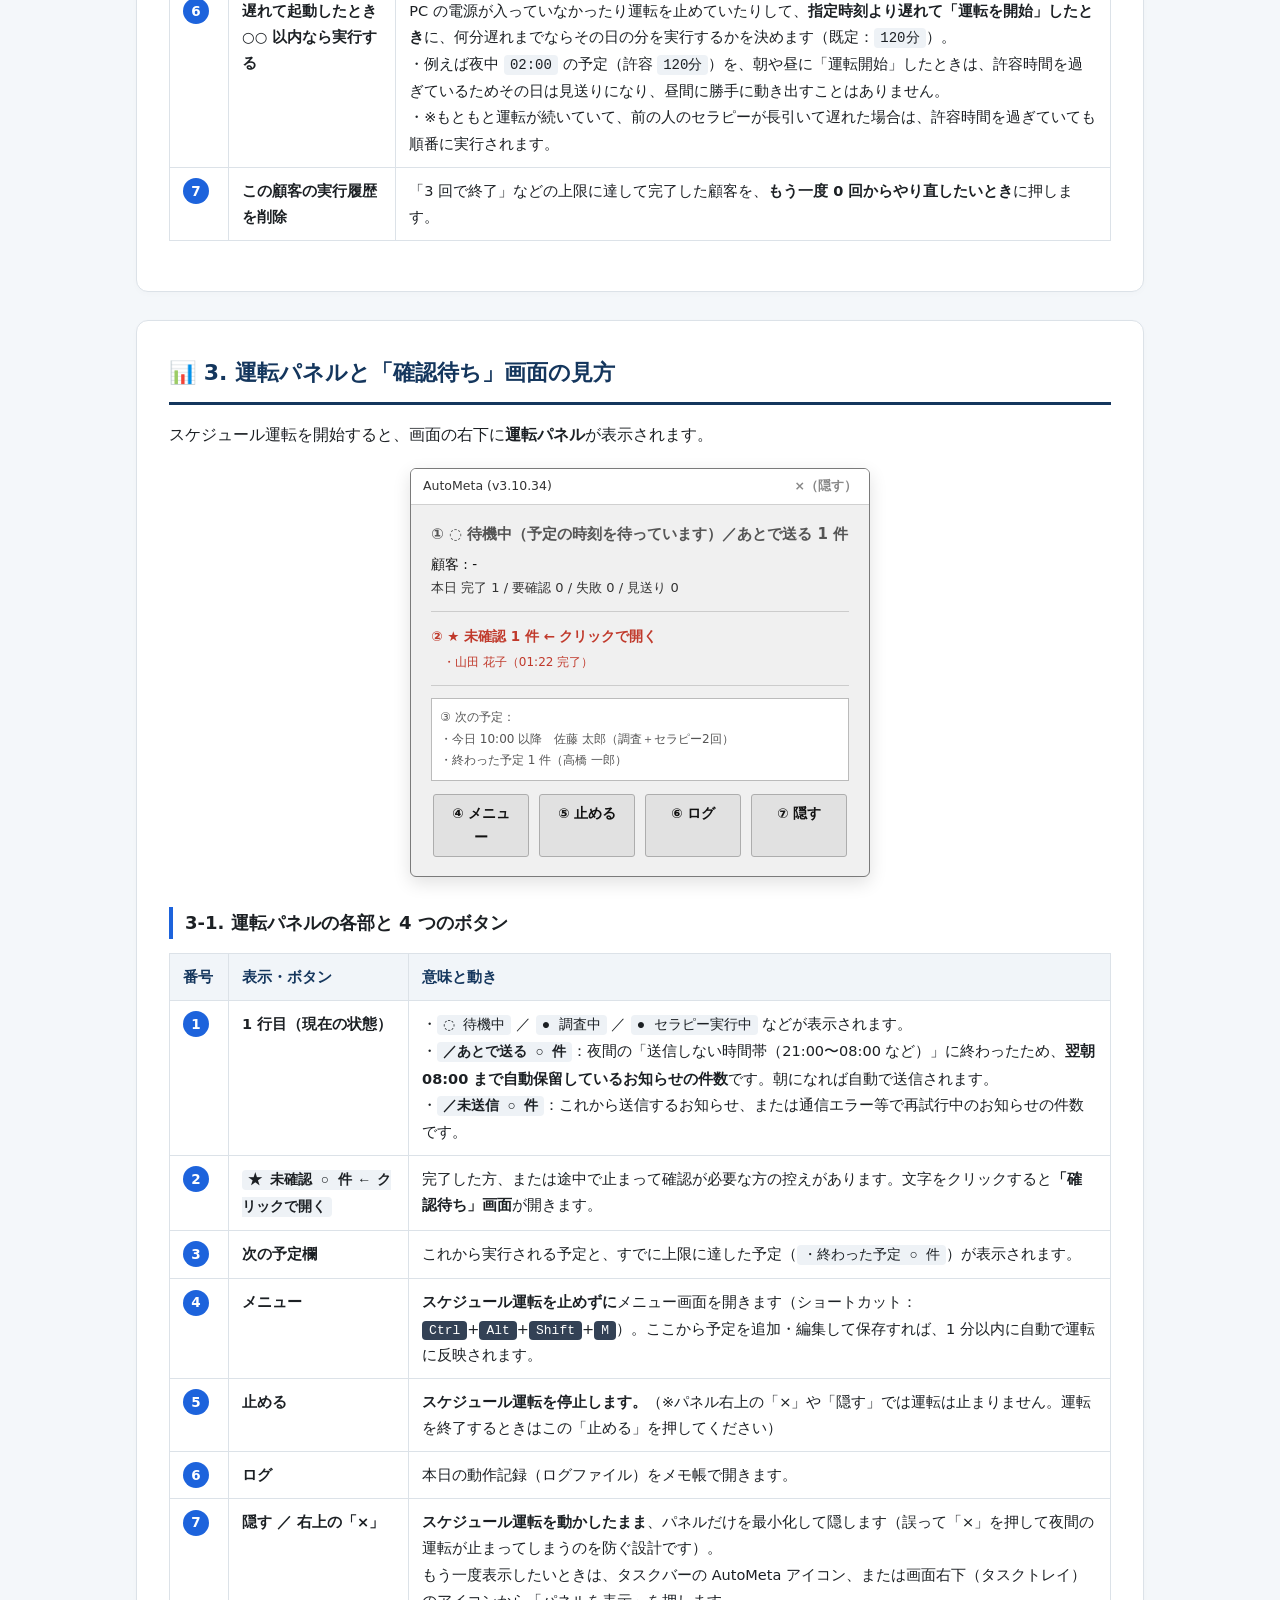
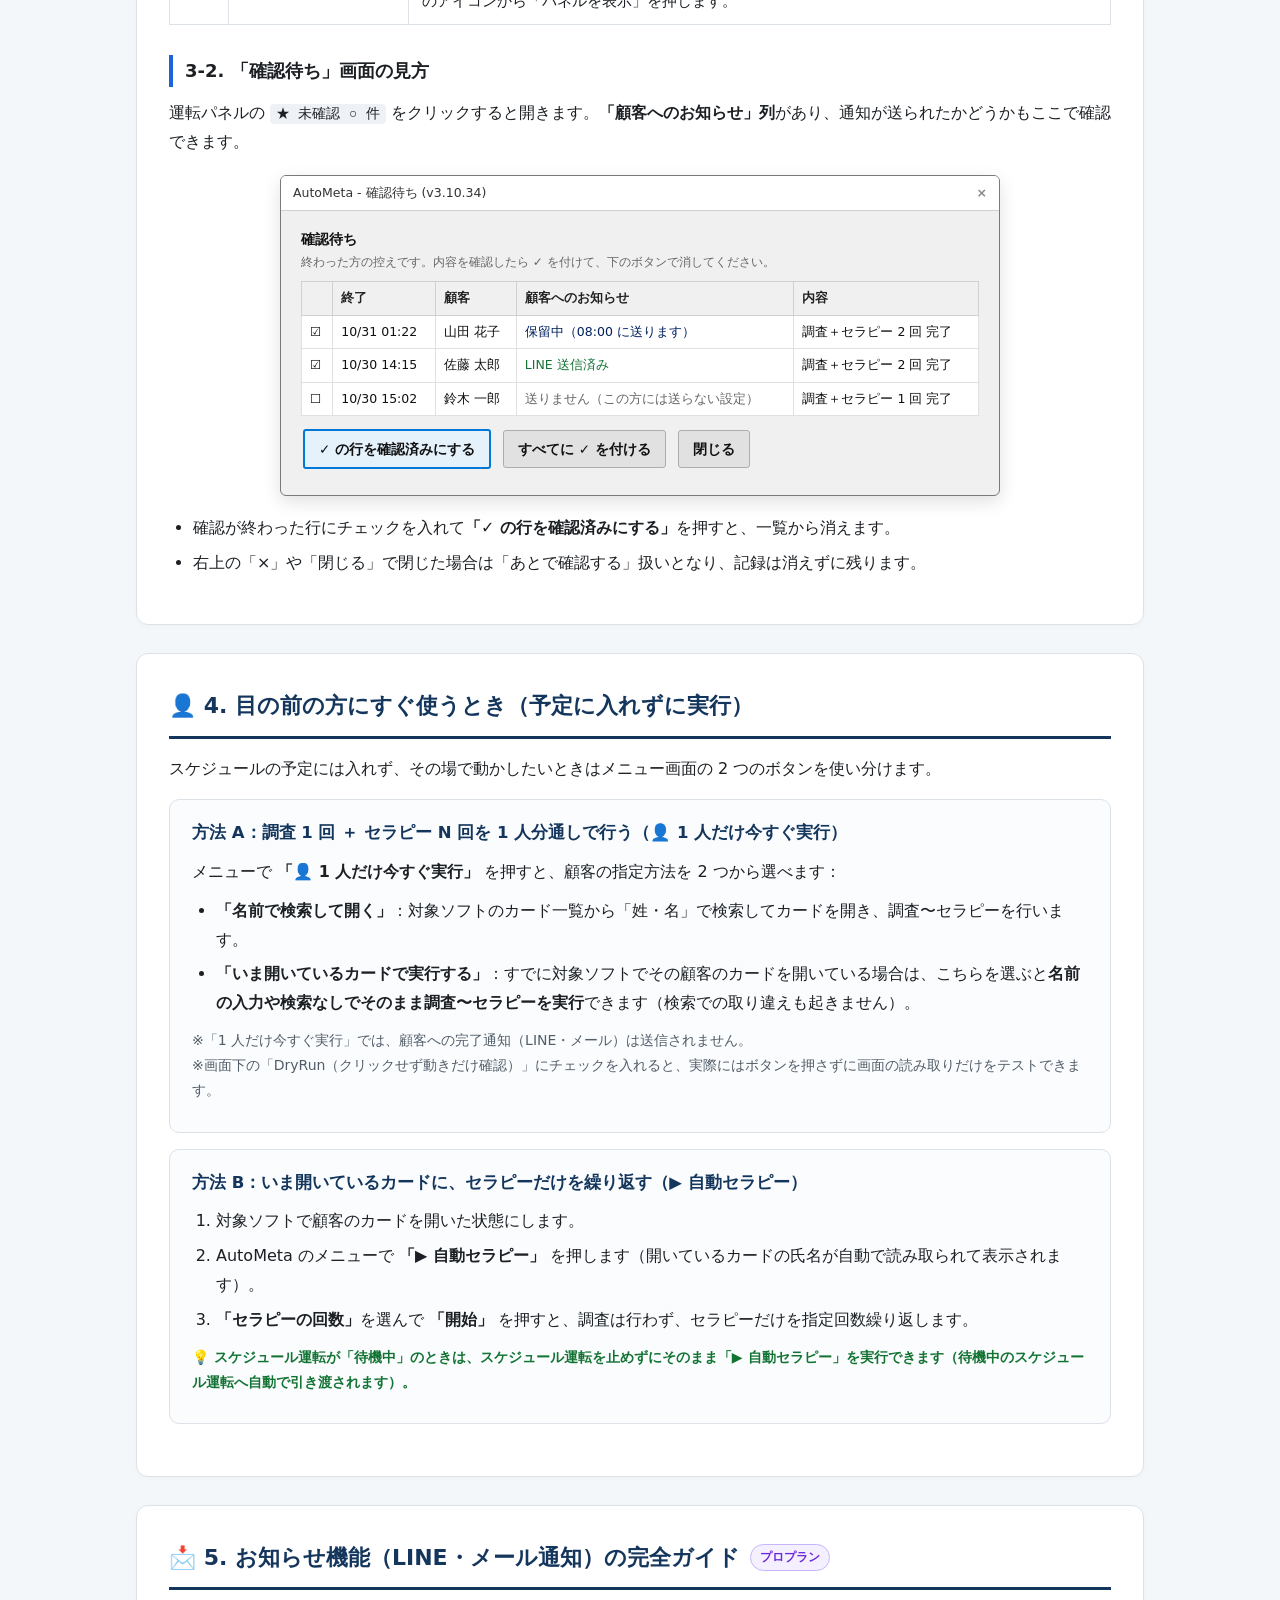
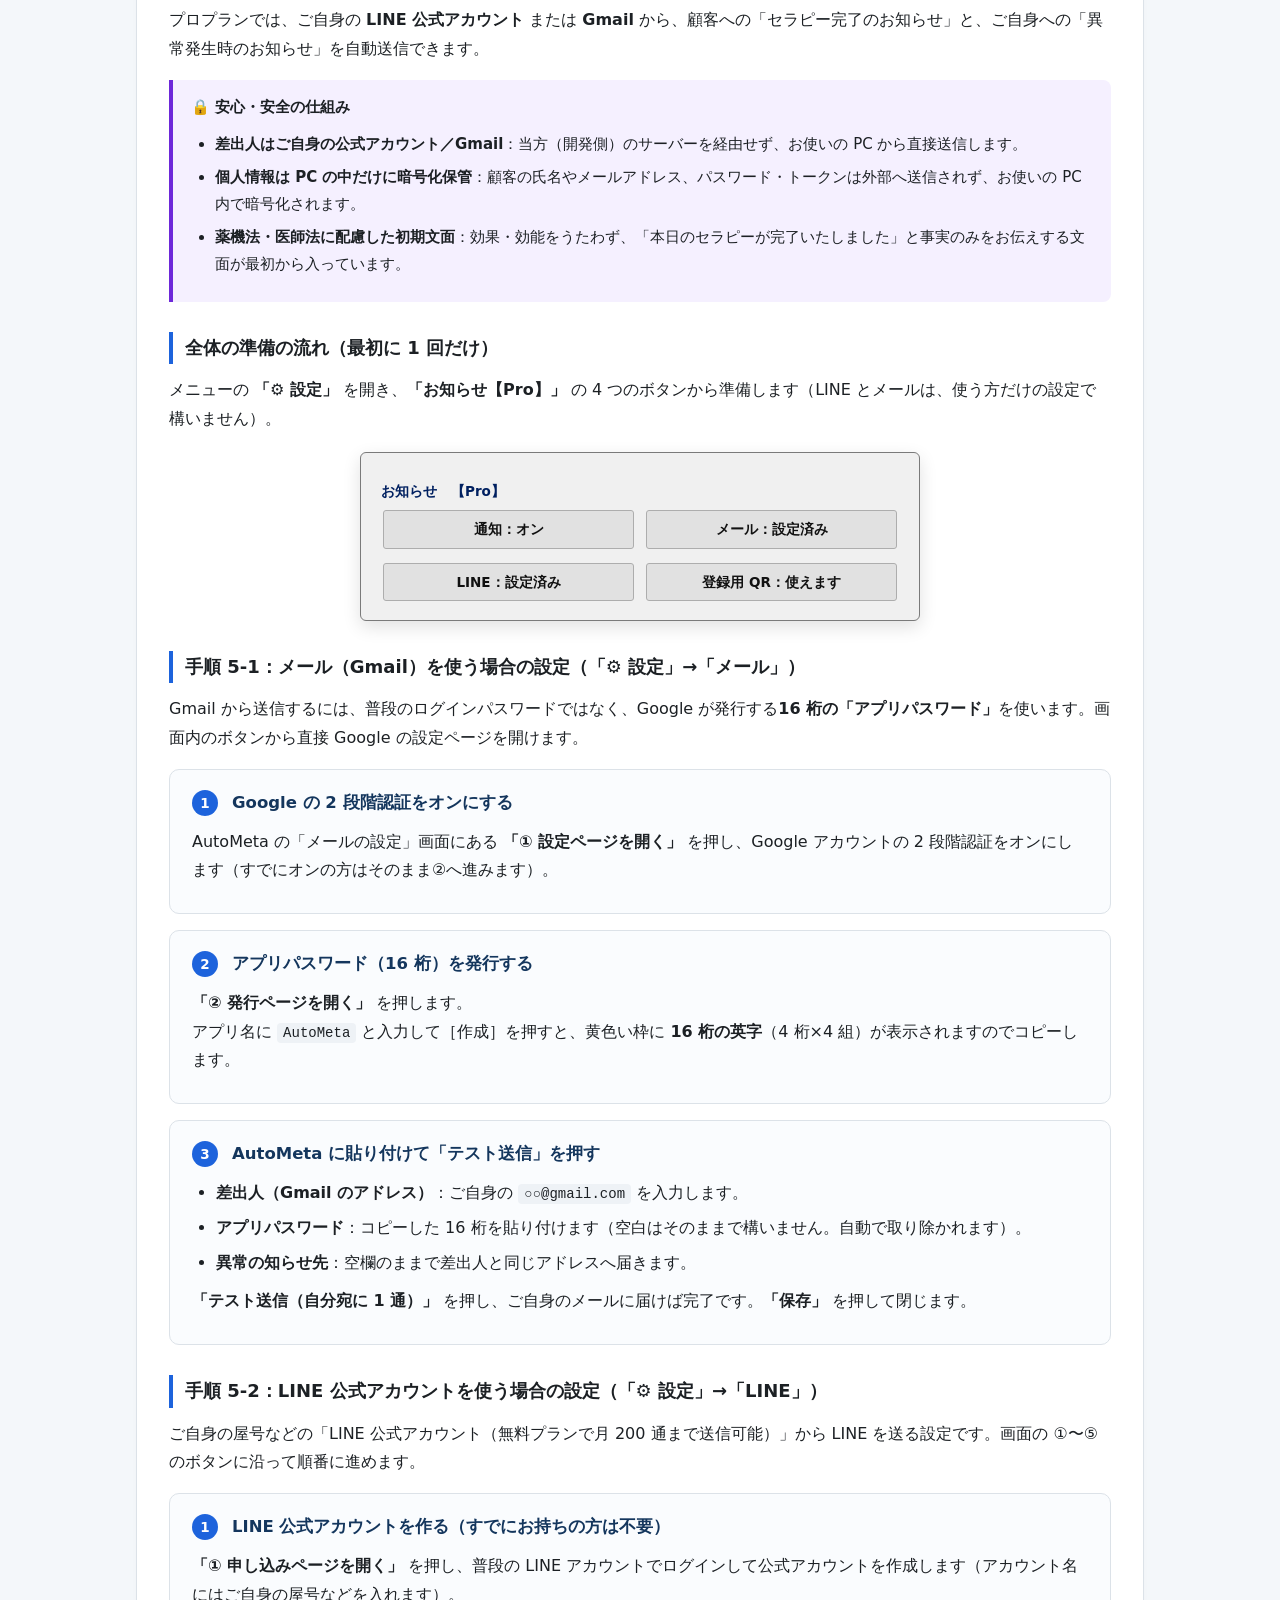
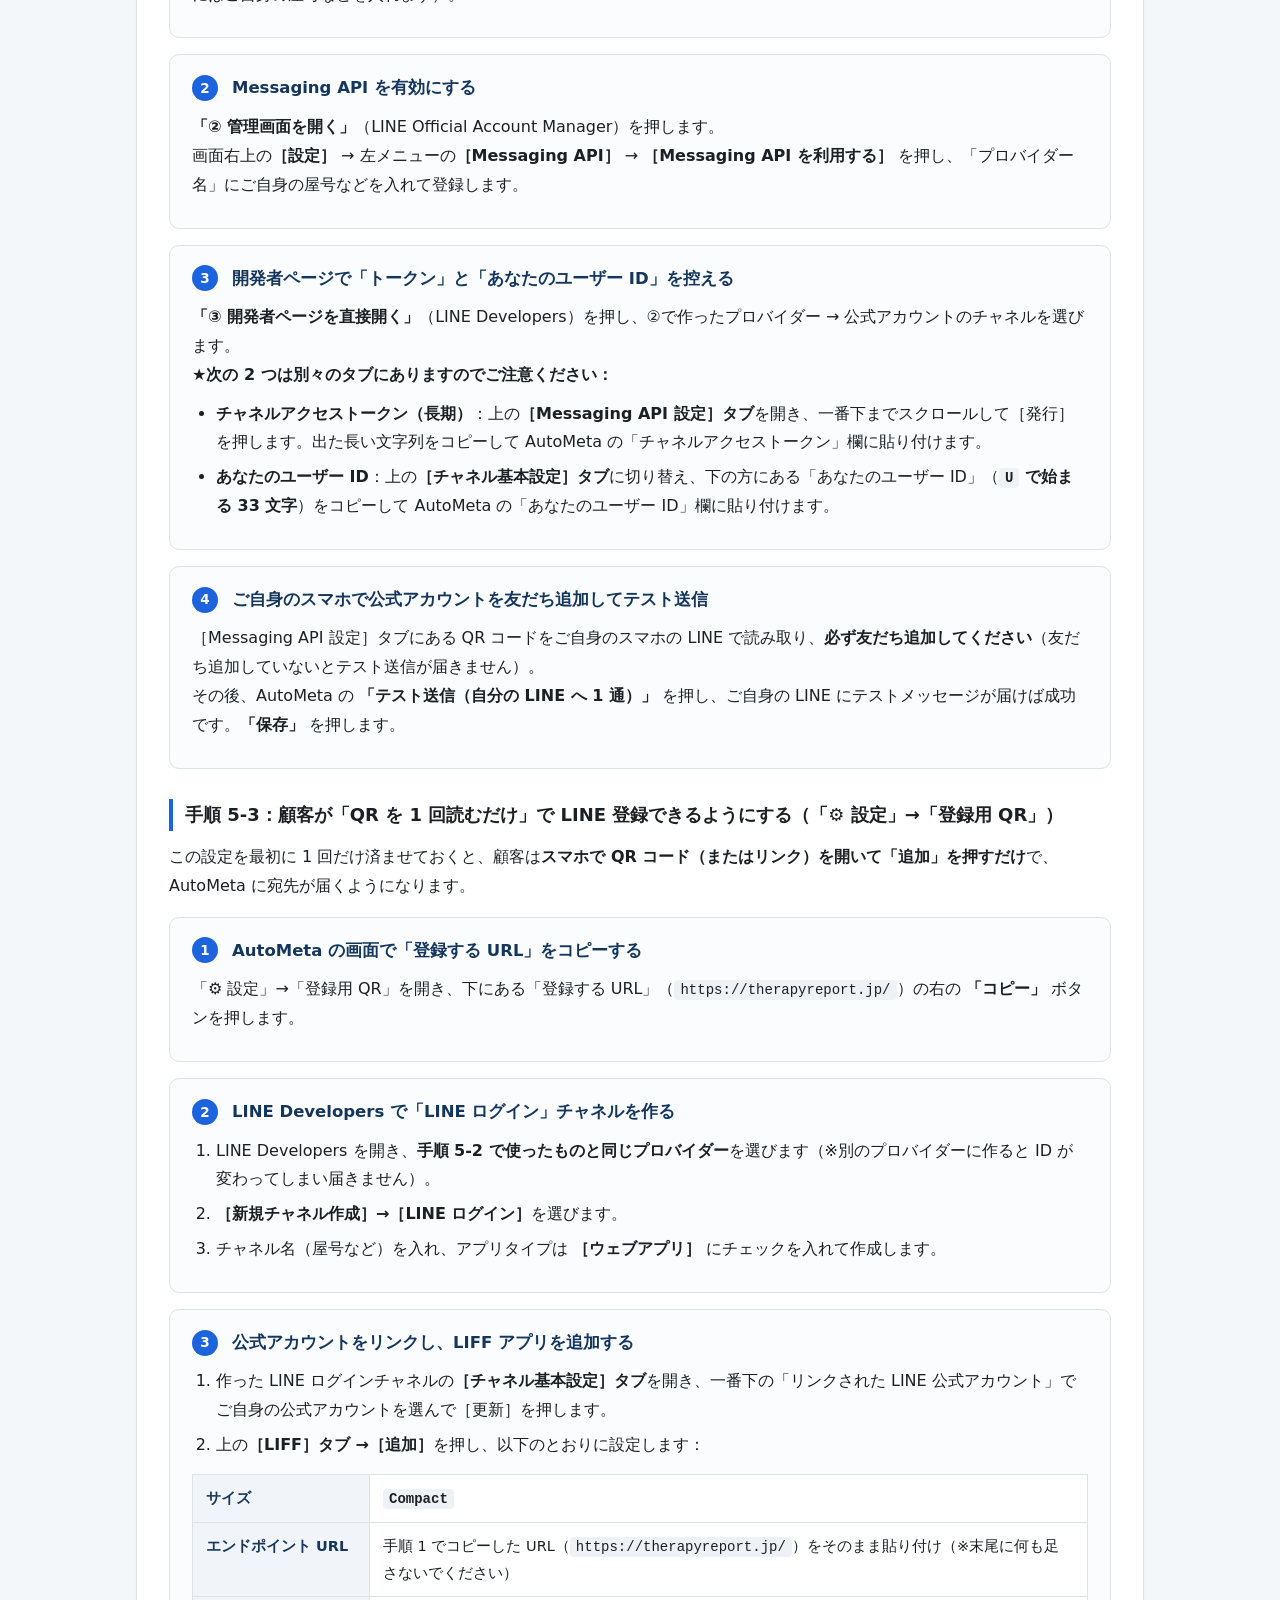
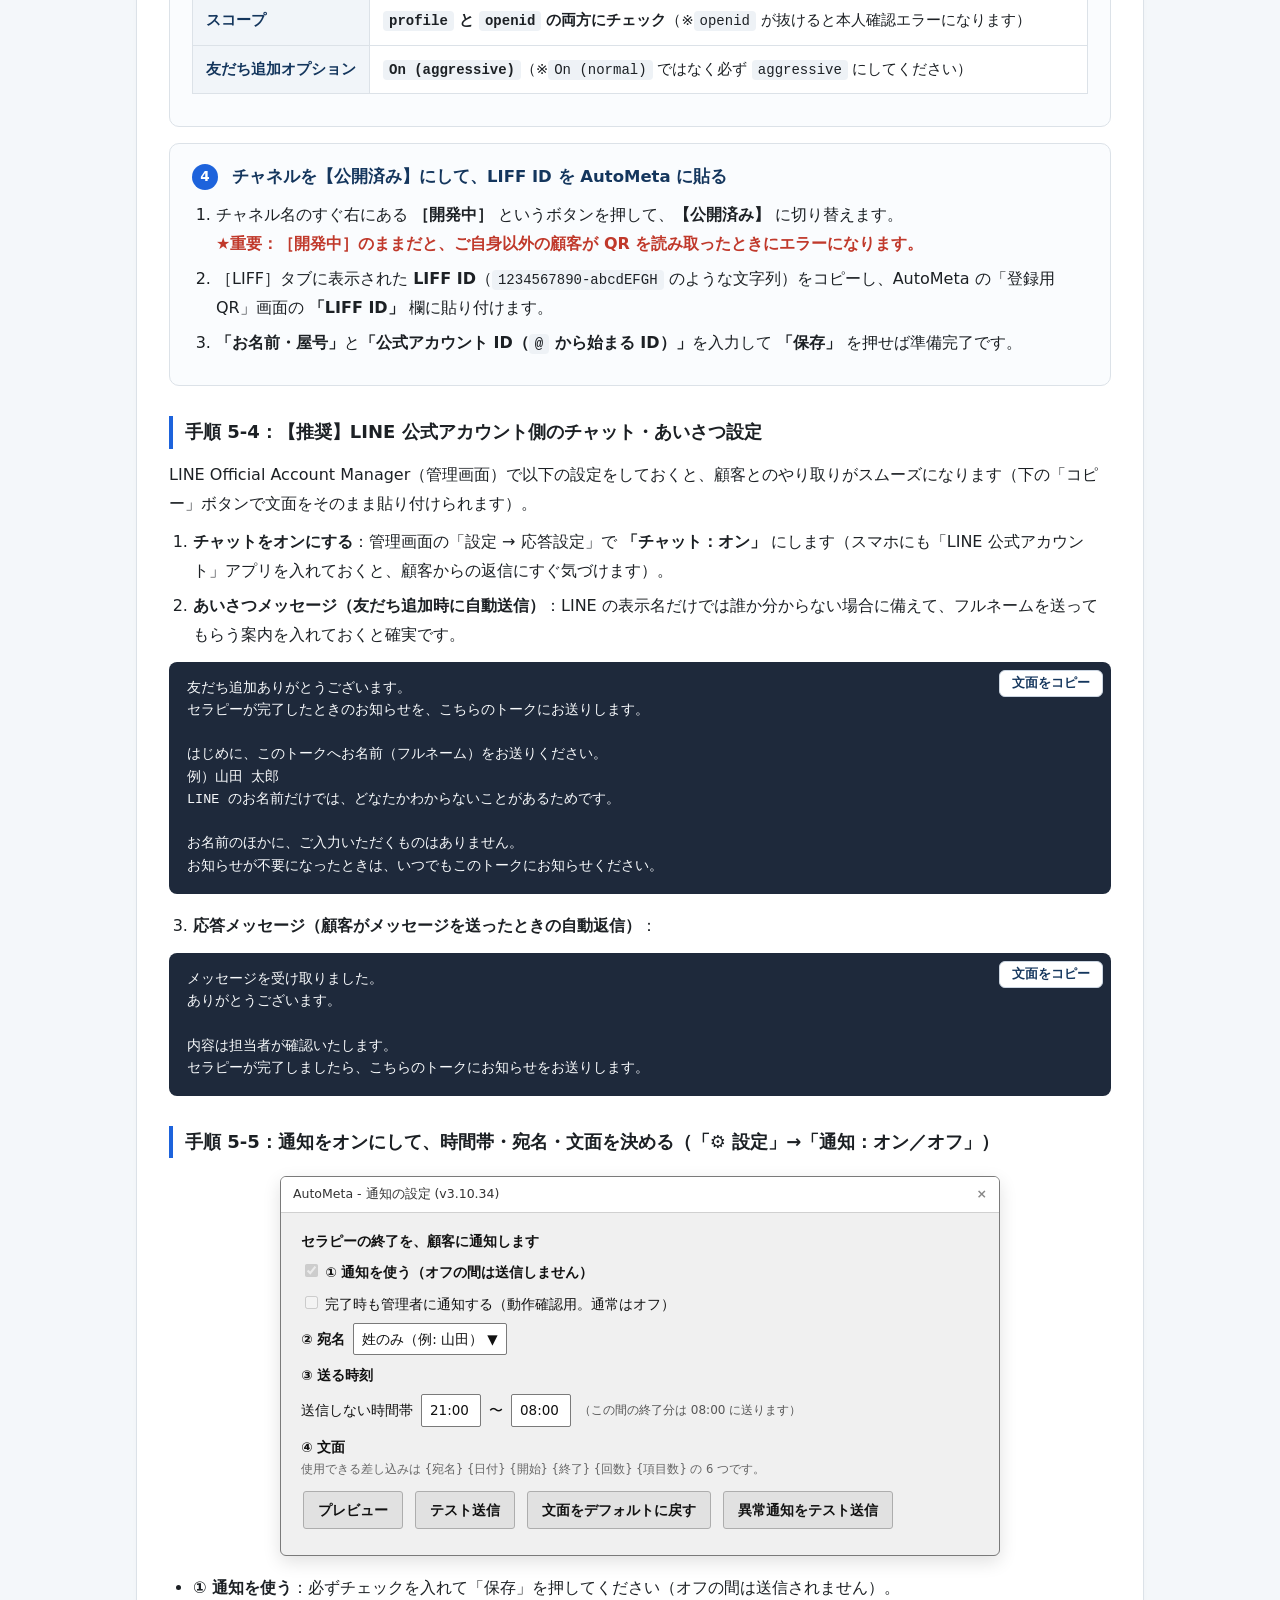
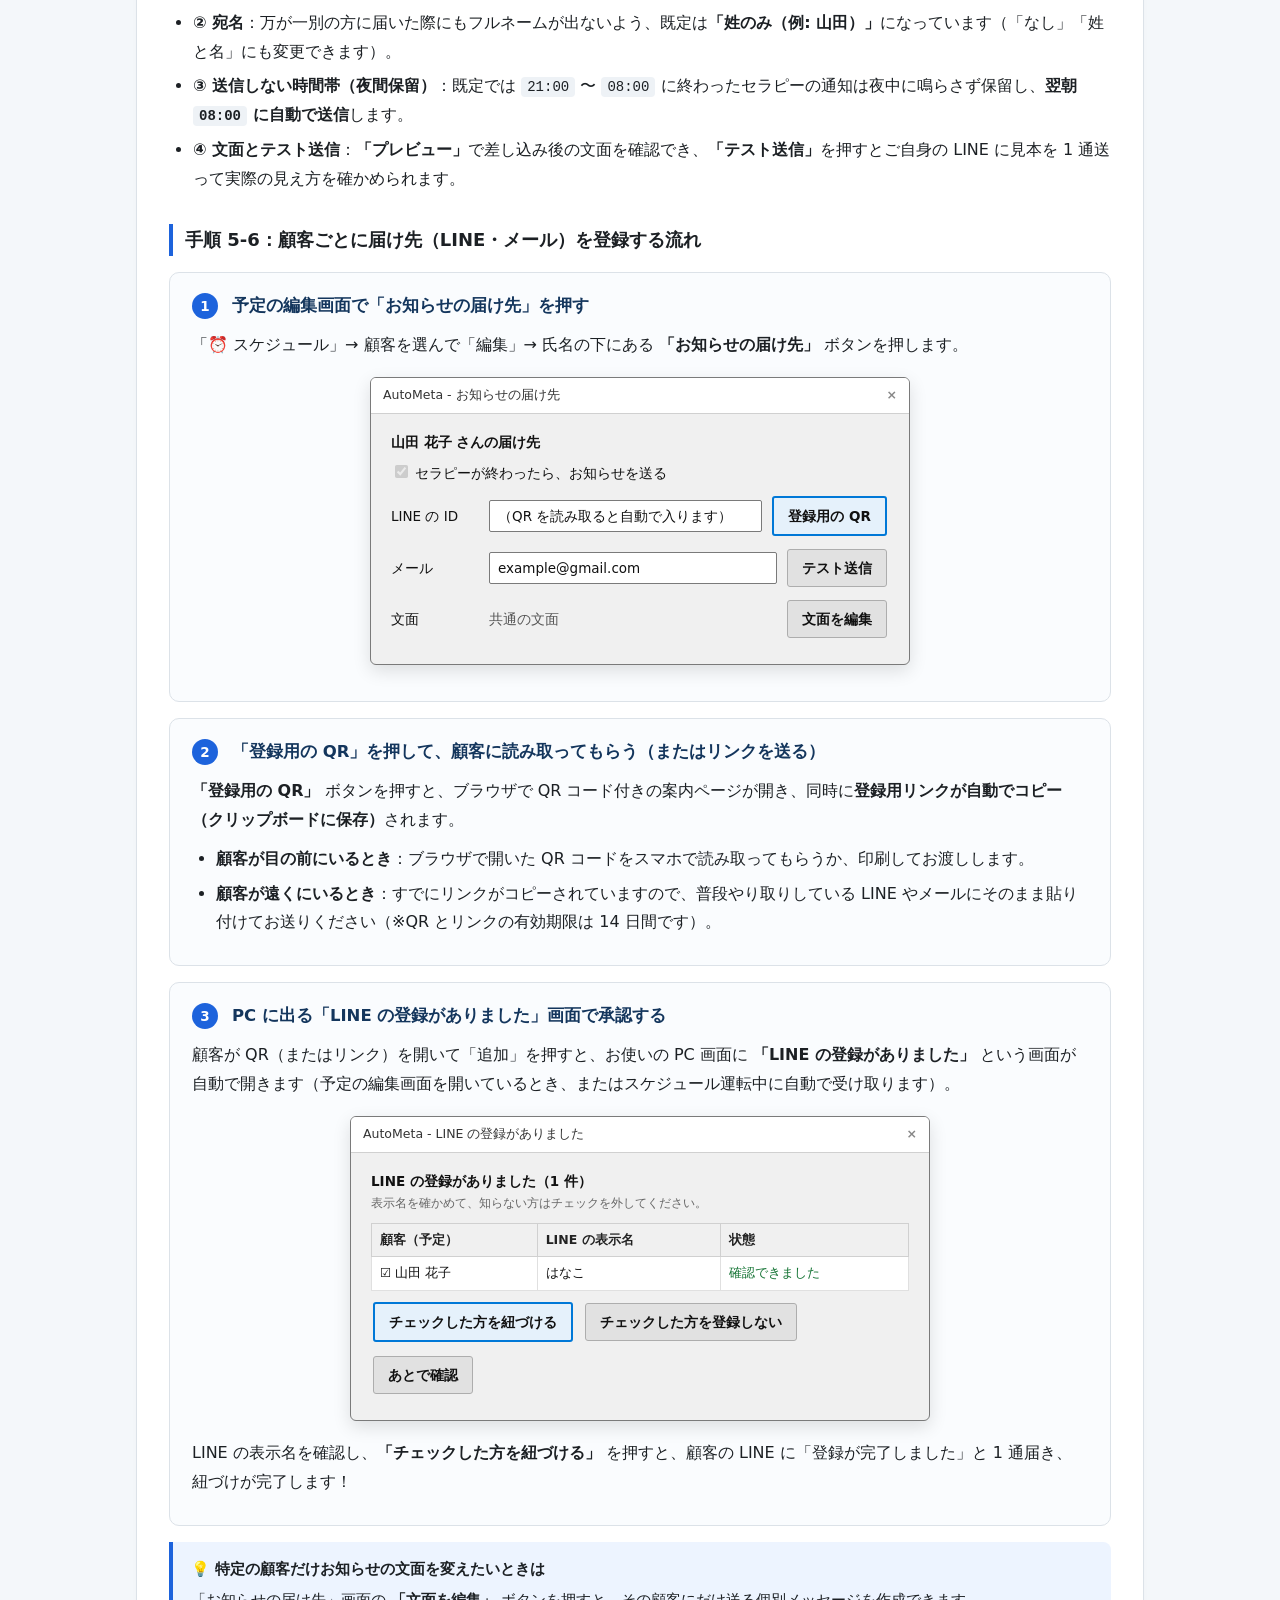
==== commit 559884e4: "docs: enrich guide with smartscreen, scaling and laptop lid sleep prevention" ====
--- a/autometa-guide/index.html
+++ b/autometa-guide/index.html
@@ -534,12 +534,14 @@
     </div>
 
     <div class="box box-warn">
-      <span class="box-title">💡 運転の前に必ず確認する 4 つの基本ルール</span>
+      <span class="box-title">💡 運転の前に必ず確認する 5 つの基本ルール</span>
       <ul>
         <li><strong>① 顧客のカードは、先に対象ソフト（メタアナライザー）側で作っておく</strong>：AutoMeta は対象ソフトのカード一覧を「姓・名」で検索して開きます（新しいカードを自動で作ることはしません）。初めて回す顧客は、先に対象ソフト側でカードを作成してください。</li>
-        <li><strong>② 運転中は対象ソフトを最小化しない・PC をスリープにしない</strong>：画面が見えている状態で色や文字を読み取って操作します。夜間運転を行う場合は、Windows の「電源とスリープ」設定でスリープを「なし（しない）」に設定してください。</li>
-        <li><strong>③ スケジュール運転中でも「メニュー」から予定の追加・変更ができます</strong>：運転パネルの「メニュー」ボタンを押せば、運転を止めずに予定の編集や「自動セラピー」を行えます（予定を保存すると 1 分以内に自動で反映されます）。</li>
-        <li><strong>④ 途中で今すぐ止めたいとき</strong>：運転パネルの <strong>「止める」</strong> ボタンを押すか、キーボードの <kbd>Ctrl</kbd> + <kbd>Alt</kbd> + <kbd>Shift</kbd> + <kbd>S</kbd> を同時に押してください。</li>
+        <li><strong>② 運転中は対象ソフトを最小化しない・PC をスリープにしない</strong>：画面が見えている状態で色や文字を読み取って操作します。夜間運転を行う場合は、Windows の「電源とスリープ」設定でスリープを「なし（しない）」に設定してください。<br>
+          <span style="color:var(--warn);font-weight:700;">※ノート PC をお使いの場合、蓋（カバー）を閉じると Windows が強制的にスリープに入ってしまいます。蓋を開けたままにするか、Windows の「電源オプション」で「カバーを閉じたときの動作：何もしない」に設定してください。</span></li>
+        <li><strong>③ 対象ソフトは「最大化」し、画面の拡大率は「100%」を推奨</strong>：画面内のボタンやカードの位置を正確に捉えるため、対象ソフト（メタアナライザー）はウィンドウを最大化してご使用ください。また、Windows の「ディスプレイ設定」の拡大縮小は <strong>100%</strong> を推奨します。</li>
+        <li><strong>④ スケジュール運転中でも「メニュー」から予定の追加・変更ができます</strong>：運転パネルの「メニュー」ボタンを押せば、運転を止めずに予定の編集や「自動セラピー」を行えます（予定を保存すると 1 分以内に自動で反映されます）。</li>
+        <li><strong>⑤ 途中で今すぐ止めたいとき</strong>：運転パネルの <strong>「止める」</strong> ボタンを押すか、キーボードの <kbd>Ctrl</kbd> + <kbd>Alt</kbd> + <kbd>Shift</kbd> + <kbd>S</kbd> を同時に押してください。</li>
       </ul>
     </div>
   </section>
@@ -551,6 +553,14 @@
     <h2>🔧 1. 初回セットアップ（「はじめての設定」）</h2>
     <p>新しい PC に導入したときは、メニュー一番上に表示される <strong>「🔧 はじめての設定（順番に案内）」</strong>（または「⚙ 設定」→「はじめての設定」）を押して、上から順番に進めます。<br>
     <strong>★マークが付いた 3 つの手順</strong>が完了すると、スケジュール運転を開始できます。</p>
+
+    <div class="box box-ok" style="margin-bottom:18px;">
+      <span class="box-title">🛡 初めて起動するときに「Windows によって PC が保護されました」と出たら</span>
+      <p style="margin:4px 0 0;font-size:14px;line-height:1.6;">
+        インターネットからダウンロードしたソフトを初めて実行する際、Windows Defender SmartScreen の青い警告画面が出ることがあります。<br>
+        画面内の <strong>「詳細情報」</strong> をクリックし、右下に現れる <strong>「実行」</strong> ボタンを押すと正常に起動します。
+      </p>
+    </div>
 
     <div class="box box-info">
       <span class="box-title">📌 位置（座標）を登録するときの共通ルール（<kbd>F1</kbd> キーで記録）</span>
